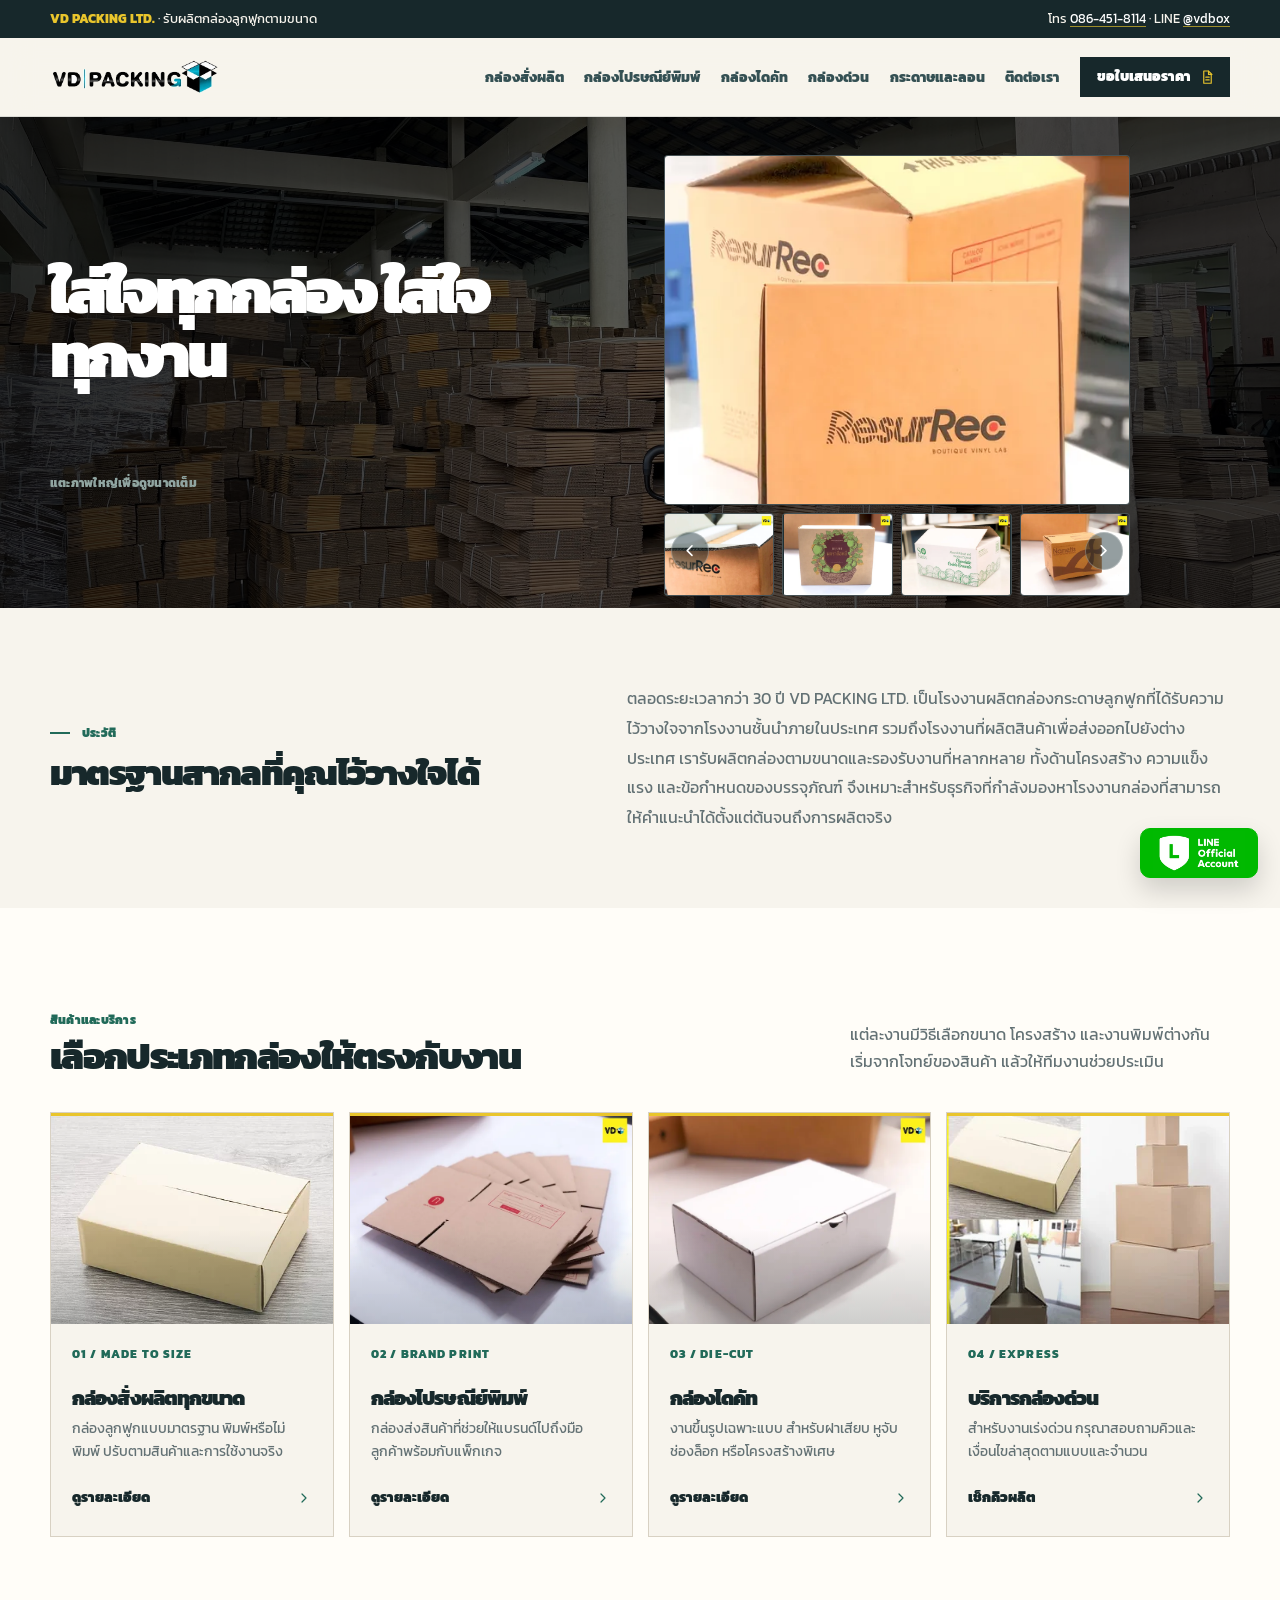
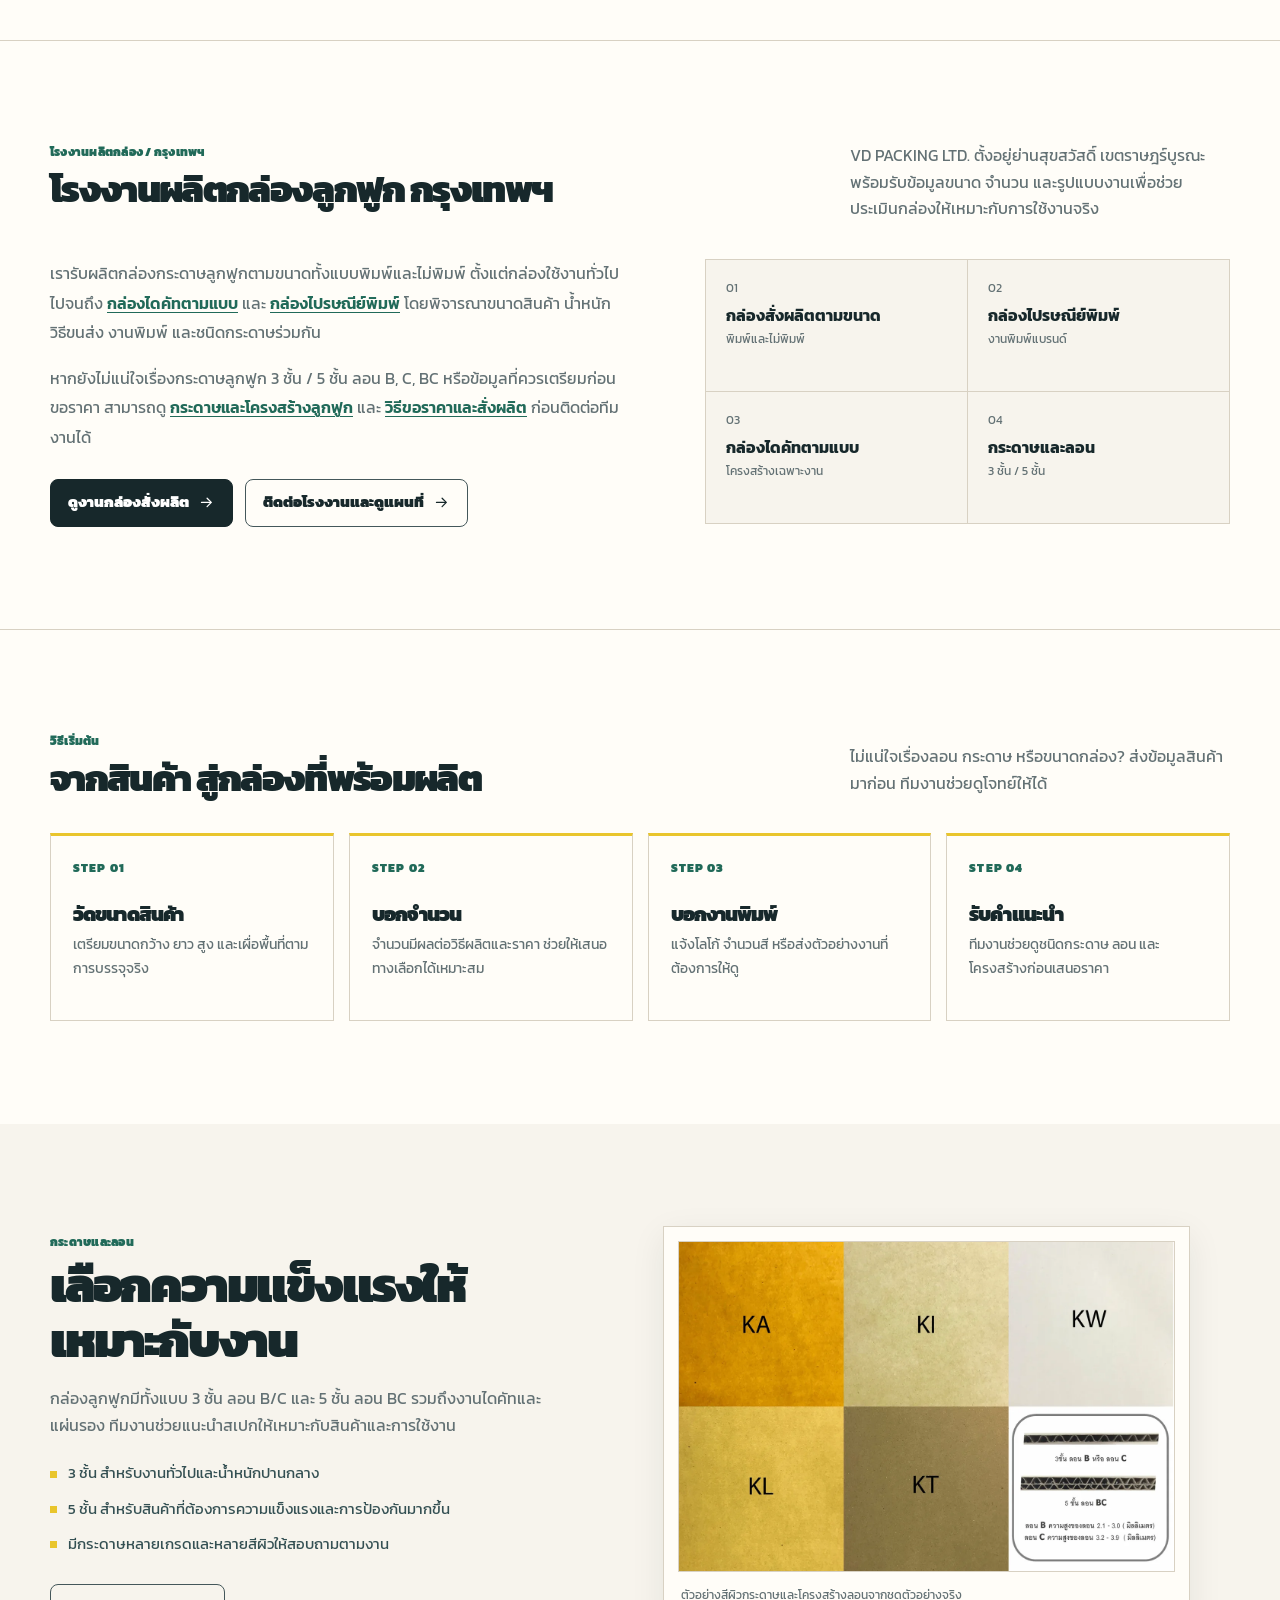
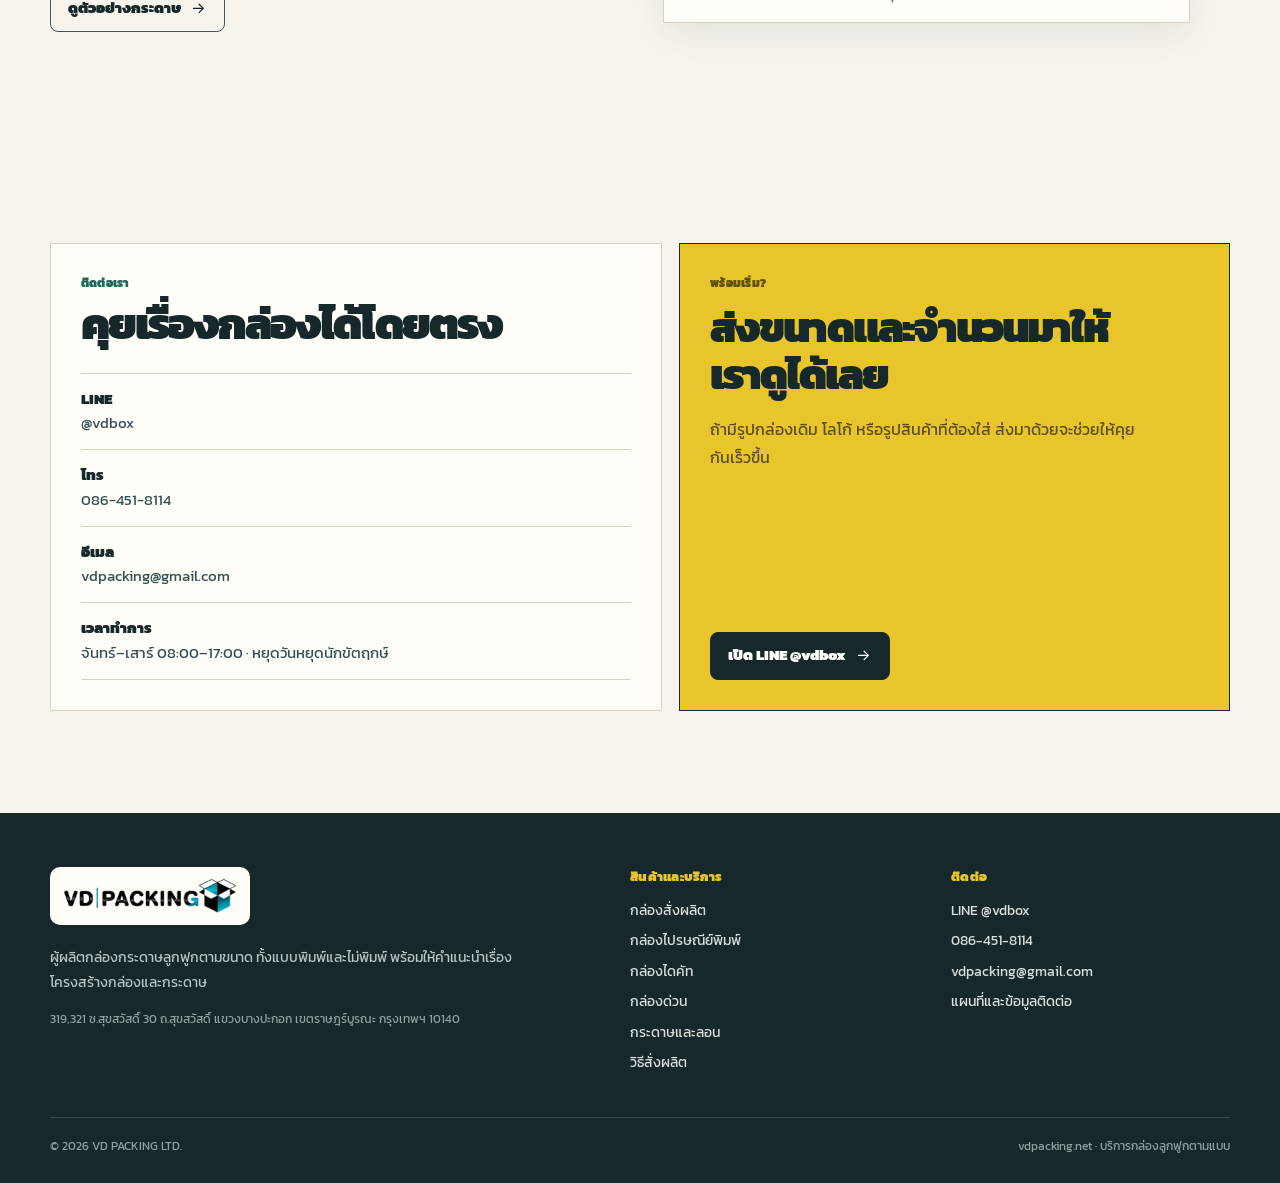
==== index.html @ 42791dee "feat: fit five mobile gallery previews" ====
<!DOCTYPE html>

<html lang="th">
<head>
<meta charset="utf-8"/>
<meta content="width=device-width, initial-scale=1" name="viewport"/>
<title>โรงงานกล่อง รับผลิตกล่องกระดาษลูกฟูกตามขนาด | VD Packing</title>
<meta content="VD PACKING โรงงานผลิตกล่องกระดาษลูกฟูกในกรุงเทพฯ รับผลิตกล่องตามขนาด ทั้งแบบพิมพ์และไม่พิมพ์ กล่องไดคัท กล่องไปรษณีย์พิมพ์ และงานด่วน ติดต่อ LINE @vdbox" name="description"/>
<meta content="index,follow,max-image-preview:large" name="robots"/>
<meta content="#17282b" name="theme-color"/>
<link href="https://vdpacking.net/" rel="canonical"/>
<link href="assets/site/favicon.png" rel="icon" sizes="192x192" type="image/png"/>
<link href="https://fonts.googleapis.com" rel="preconnect"/>
<link crossorigin="" href="https://fonts.gstatic.com" rel="preconnect"/>
<link href="https://fonts.googleapis.com/css2?family=Kanit:wght@300;400;500;600;700&amp;display=swap" rel="stylesheet"/>
<link href="styles.css" rel="stylesheet"/>
<meta content="th_TH" property="og:locale"/>
<meta content="website" property="og:type"/>
<meta content="VD Packing" property="og:site_name"/>
<meta content="โรงงานกล่อง รับผลิตกล่องกระดาษลูกฟูกตามขนาด | VD Packing" property="og:title"/>
<meta content="VD PACKING โรงงานผลิตกล่องกระดาษลูกฟูกในกรุงเทพฯ รับผลิตกล่องตามขนาด ทั้งแบบพิมพ์และไม่พิมพ์ กล่องไดคัท กล่องไปรษณีย์พิมพ์ และงานด่วน ติดต่อ LINE @vdbox" property="og:description"/>
<meta content="https://vdpacking.net/" property="og:url"/>
<meta content="https://vdpacking.net/assets/site/front/0029.webp" property="og:image"/>
<meta content="ตัวอย่างกล่องกระดาษลูกฟูกพิมพ์แบรนด์จาก VD Packing" property="og:image:alt"/>
<meta content="summary_large_image" name="twitter:card"/>
<meta content="โรงงานกล่อง รับผลิตกล่องกระดาษลูกฟูกตามขนาด | VD Packing" name="twitter:title"/>
<meta content="VD PACKING โรงงานผลิตกล่องกระดาษลูกฟูกในกรุงเทพฯ รับผลิตกล่องตามขนาด ทั้งแบบพิมพ์และไม่พิมพ์ กล่องไดคัท กล่องไปรษณีย์พิมพ์ และงานด่วน ติดต่อ LINE @vdbox" name="twitter:description"/>
<meta content="https://vdpacking.net/assets/site/front/0029.webp" name="twitter:image"/>
<script type="application/ld+json">
{
  "@context": "https://schema.org",
  "@graph": [
    {
      "@type": "LocalBusiness",
      "@id": "https://vdpacking.net/#business",
      "name": "VD PACKING LTD.",
      "alternateName": "VD Packing",
      "url": "https://vdpacking.net/",
      "logo": "https://vdpacking.net/assets/site/logo-vdpacking-transparent.png",
      "image": "https://vdpacking.net/assets/site/front/0029.webp",
      "description": "โรงงานผลิตกล่องกระดาษลูกฟูกในกรุงเทพฯ รับผลิตกล่องตามขนาด ทั้งแบบพิมพ์และไม่พิมพ์ กล่องไดคัท กล่องไปรษณีย์พิมพ์ และงานด่วน",
      "telephone": "+66864518114",
      "faxNumber": "+6628710955",
      "email": "vdpacking@gmail.com",
      "address": {
        "@type": "PostalAddress",
        "streetAddress": "319,321 ซ.สุขสวัสดิ์ 30 ถ.สุขสวัสดิ์ แขวงบางปะกอก เขตราษฎร์บูรณะ",
        "addressLocality": "เขตราษฎร์บูรณะ",
        "postalCode": "10140",
        "addressCountry": "TH",
        "addressRegion": "กรุงเทพมหานคร"
      },
      "hasMap": "https://maps.app.goo.gl/d2yT7uEa7TTrexRE8?g_st=ic",
      "openingHoursSpecification": [
        {
          "@type": "OpeningHoursSpecification",
          "dayOfWeek": [
            "Monday",
            "Tuesday",
            "Wednesday",
            "Thursday",
            "Friday",
            "Saturday"
          ],
          "opens": "08:00",
          "closes": "17:00"
        }
      ],
      "contactPoint": [
        {
          "@type": "ContactPoint",
          "telephone": "+66864518114",
          "contactType": "customer service",
          "availableLanguage": [
            "th"
          ]
        }
      ]
    },
    {
      "@type": "WebSite",
      "@id": "https://vdpacking.net/#website",
      "url": "https://vdpacking.net/",
      "name": "VD Packing",
      "alternateName": "VD PACKING LTD.",
      "inLanguage": "th-TH",
      "publisher": {
        "@id": "https://vdpacking.net/#business"
      }
    },
    {
      "@type": "WebPage",
      "@id": "https://vdpacking.net/#webpage",
      "url": "https://vdpacking.net/",
      "name": "โรงงานกล่อง รับผลิตกล่องกระดาษลูกฟูกตามขนาด | VD Packing",
      "description": "VD PACKING โรงงานผลิตกล่องกระดาษลูกฟูกในกรุงเทพฯ รับผลิตกล่องตามขนาด ทั้งแบบพิมพ์และไม่พิมพ์ กล่องไดคัท กล่องไปรษณีย์พิมพ์ และงานด่วน ติดต่อ LINE @vdbox",
      "inLanguage": "th-TH",
      "isPartOf": {
        "@id": "https://vdpacking.net/#website"
      },
      "about": {
        "@id": "https://vdpacking.net/#business"
      },
      "primaryImageOfPage": {
        "@type": "ImageObject",
        "url": "https://vdpacking.net/assets/site/front/0029.webp"
      }
    }
  ]
}
</script>
</head>
<body>
<a class="skip-link" href="#main-content">ข้ามไปยังเนื้อหา</a>
<div class="topline">
<div class="container topline-inner">
<span><strong>VD PACKING LTD.</strong> · รับผลิตกล่องลูกฟูกตามขนาด</span>
<span class="topline-extra">โทร <a href="tel:+66864518114">086-451-8114</a> · LINE <a href="https://line.me/R/ti/p/%40vdbox">@vdbox</a></span>
</div>
</div>
<header class="site-header" data-header="">
<div class="container nav-shell">
<a aria-label="VD PACKING กลับหน้าแรก" class="brand brand--logo" href="/"><span aria-hidden="true" class="brand-logo-frame"><img alt="" height="112" src="assets/site/logo-vdpacking-transparent.png" width="502"/></span></a>
<nav aria-label="เมนูหลัก" class="site-nav" data-site-nav="" id="site-navigation"><a class="nav-link nav-home-mobile" data-nav="/" href="/">หน้าแรก</a>
<a class="nav-link" data-nav="/custom-boxes" href="/custom-boxes">กล่องสั่งผลิต</a>
<a class="nav-link" data-nav="/postal-printed" href="/postal-printed">กล่องไปรษณีย์พิมพ์</a>
<a class="nav-link" data-nav="/die-cut" href="/die-cut">กล่องไดคัท</a>
<a class="nav-link" data-nav="/express" href="/express">กล่องด่วน</a>
<a class="nav-link" data-nav="/materials" href="/materials">กระดาษและลอน</a>
<a class="nav-link" data-nav="/contact" href="/contact">ติดต่อเรา</a><a class="nav-quote" href="/contact"><span>ขอใบเสนอราคา</span><span aria-hidden="true" class="nav-quote-icon"><svg aria-hidden="true" class="ui-icon ui-icon--quote" viewbox="0 0 24 24"><path d="M7 3h7l4 4v14H7z"></path><path d="M14 3v5h5"></path><path d="M10 12h5"></path><path d="M10 16h5"></path></svg></span></a>
</nav>
<button aria-controls="site-navigation" aria-expanded="false" aria-label="เปิดเมนู" class="menu-toggle" data-menu-toggle="" type="button">
<span class="menu-toggle-label">เมนู</span><span aria-hidden="true" class="menu-icon"></span>
</button>
</div>
</header>
<main id="main-content">
<section aria-labelledby="portfolio-title" class="portfolio-hero" id="work-samples">
<div class="container portfolio-hero-grid">
<div class="portfolio-copy">
<h1 id="portfolio-title">ใส่ใจทุกกล่อง ใส่ใจทุกงาน</h1>
</div>
<div aria-label="ตัวอย่างผลงาน VD Packing" class="portfolio-showcase" data-showcase="">
<div class="portfolio-stage">
<button aria-label="ดูตัวอย่างชุดกล่องลูกฟูกพิมพ์แบรนด์หลายขนาดขนาดใหญ่" class="portfolio-stage-item portfolio-stage-item--1" data-alt="ตัวอย่างชุดกล่องลูกฟูกพิมพ์แบรนด์หลายขนาด" data-full="assets/site/front/0029.webp" data-lightbox="" data-showcase-slot="0" type="button">
<img alt="ตัวอย่างชุดกล่องลูกฟูกพิมพ์แบรนด์หลายขนาด" height="540" src="assets/site/front/0029.webp" width="720"/>
</button><button aria-label="ดูตัวอย่างงานพิมพ์โลโก้บนผิวกล่องลูกฟูกขนาดใหญ่" class="portfolio-stage-item portfolio-stage-item--2" data-alt="ตัวอย่างงานพิมพ์โลโก้บนผิวกล่องลูกฟูก" data-full="assets/site/front/0030.webp" data-showcase-slot="1" type="button">
<img alt="ตัวอย่างงานพิมพ์โลโก้บนผิวกล่องลูกฟูก" height="540" src="assets/site/front/0030.webp" width="720"/>
</button><button aria-label="ดูตัวอย่างกล่องลูกฟูกพิมพ์ภาพสีขนาดใหญ่" class="portfolio-stage-item portfolio-stage-item--3" data-alt="ตัวอย่างกล่องลูกฟูกพิมพ์ภาพสี" data-full="assets/site/front/0022.webp" data-showcase-slot="2" type="button">
<img alt="ตัวอย่างกล่องลูกฟูกพิมพ์ภาพสี" height="540" src="assets/site/front/0022.webp" width="720"/>
</button><button aria-label="ดูตัวอย่างกล่องลูกฟูกสีขาวพิมพ์ลายสินค้าขนาดใหญ่" class="portfolio-stage-item portfolio-stage-item--4" data-alt="ตัวอย่างกล่องลูกฟูกสีขาวพิมพ์ลายสินค้า" data-full="assets/site/front/0033.webp" data-showcase-slot="3" type="button">
<img alt="ตัวอย่างกล่องลูกฟูกสีขาวพิมพ์ลายสินค้า" height="540" src="assets/site/front/0033.webp" width="720"/>
</button><button aria-label="ดูตัวอย่างกล่องขนาดเล็กพิมพ์แบรนด์ขนาดใหญ่" class="portfolio-stage-item portfolio-stage-item--5" data-alt="ตัวอย่างกล่องขนาดเล็กพิมพ์แบรนด์" data-full="assets/site/front/0019.webp" data-showcase-slot="4" type="button">
<img alt="ตัวอย่างกล่องขนาดเล็กพิมพ์แบรนด์" height="540" src="assets/site/front/0019.webp" width="720"/>
</button><button aria-label="ดูตัวอย่างกล่องลูกฟูกมีช่องระบายอากาศสำหรับสินค้าขนาดใหญ่" class="portfolio-stage-item portfolio-stage-item--6" data-alt="ตัวอย่างกล่องลูกฟูกมีช่องระบายอากาศสำหรับสินค้า" data-full="assets/site/front/0020.webp" data-showcase-mobile-only="" data-showcase-slot="5" type="button">
<img alt="ตัวอย่างกล่องลูกฟูกมีช่องระบายอากาศสำหรับสินค้า" height="540" src="assets/site/front/0020.webp" width="720"/>
</button>
</div>
<div aria-label="เลื่อนดูตัวอย่างผลงาน" class="portfolio-controls portfolio-controls--simple">
<button aria-label="ดูภาพก่อนหน้า" class="portfolio-arrow" data-showcase-prev="" type="button">
<svg aria-hidden="true" class="ui-icon ui-icon--chevron" viewbox="0 0 24 24"><path d="m15 6-6 6 6 6"></path></svg>
</button>
<button aria-label="ดูภาพถัดไป" class="portfolio-arrow" data-showcase-next="" type="button">
<svg aria-hidden="true" class="ui-icon ui-icon--chevron" viewbox="0 0 24 24"><path d="m9 6 6 6-6 6"></path></svg>
</button>
</div>
</div><div class="portfolio-meta portfolio-meta--hero">
<span>แตะภาพใหญ่เพื่อดูขนาดเต็ม</span>
</div>
</div>
</section>
<section aria-labelledby="history-title" class="portfolio-history-below">
<div class="container portfolio-history-below-inner">
<div class="portfolio-history-heading">
<div class="kicker">ประวัติ</div>
<h2 id="history-title">มาตรฐานสากลที่คุณไว้วางใจได้</h2>
</div>
<div class="portfolio-history-copy">
<p>ตลอดระยะเวลากว่า 30 ปี VD PACKING LTD. เป็นโรงงานผลิตกล่องกระดาษลูกฟูกที่ได้รับความไว้วางใจจากโรงงานชั้นนำภายในประเทศ รวมถึงโรงงานที่ผลิตสินค้าเพื่อส่งออกไปยังต่างประเทศ เรารับผลิตกล่องตามขนาดและรองรับงานที่หลากหลาย ทั้งด้านโครงสร้าง ความแข็งแรง และข้อกำหนดของบรรจุภัณฑ์ จึงเหมาะสำหรับธุรกิจที่กำลังมองหาโรงงานกล่องที่สามารถให้คำแนะนำได้ตั้งแต่ต้นจนถึงการผลิตจริง</p>
</div>
</div>
</section><section class="section section--white" id="services">
<div class="container">
<div class="section-header">
<div><div class="kicker">สินค้าและบริการ</div><h2>เลือกประเภทกล่องให้ตรงกับงาน</h2></div>
<p>แต่ละงานมีวิธีเลือกขนาด โครงสร้าง และงานพิมพ์ต่างกัน เริ่มจากโจทย์ของสินค้า แล้วให้ทีมงานช่วยประเมิน</p>
</div>
<div class="service-grid">
<a class="service-card" href="/custom-boxes">
<div class="service-media"><img alt="" height="645" loading="lazy" src="assets/site/service-custom.webp" width="900"/></div>
<div class="service-body"><span class="service-index">01 / MADE TO SIZE</span><h3>กล่องสั่งผลิตทุกขนาด</h3><p>กล่องลูกฟูกแบบมาตรฐาน พิมพ์หรือไม่พิมพ์ ปรับตามสินค้าและการใช้งานจริง</p><span class="service-link">ดูรายละเอียด <span aria-hidden="true"><svg aria-hidden="true" class="ui-icon ui-icon--chevron" viewbox="0 0 24 24"><path d="m9 6 6 6-6 6"></path></svg></span></span></div>
</a>
<a class="service-card" href="/postal-printed">
<div class="service-media"><img alt="" height="675" loading="lazy" src="assets/site/front/0017.webp" width="900"/></div>
<div class="service-body"><span class="service-index">02 / BRAND PRINT</span><h3>กล่องไปรษณีย์พิมพ์</h3><p>กล่องส่งสินค้าที่ช่วยให้แบรนด์ไปถึงมือลูกค้าพร้อมกับแพ็กเกจ</p><span class="service-link">ดูรายละเอียด <span aria-hidden="true"><svg aria-hidden="true" class="ui-icon ui-icon--chevron" viewbox="0 0 24 24"><path d="m9 6 6 6-6 6"></path></svg></span></span></div>
</a>
<a class="service-card" href="/die-cut">
<div class="service-media"><img alt="" height="675" loading="lazy" src="assets/site/front/0023.webp" width="900"/></div>
<div class="service-body"><span class="service-index">03 / DIE-CUT</span><h3>กล่องไดคัท</h3><p>งานขึ้นรูปเฉพาะแบบ สำหรับฝาเสียบ หูจับ ช่องล็อก หรือโครงสร้างพิเศษ</p><span class="service-link">ดูรายละเอียด <span aria-hidden="true"><svg aria-hidden="true" class="ui-icon ui-icon--chevron" viewbox="0 0 24 24"><path d="m9 6 6 6-6 6"></path></svg></span></span></div>
</a>
<a class="service-card" href="/express">
<div class="service-media"><img alt="" height="298" loading="lazy" src="assets/site/service-express.webp" width="348"/></div>
<div class="service-body"><span class="service-index">04 / EXPRESS</span><h3>บริการกล่องด่วน</h3><p>สำหรับงานเร่งด่วน กรุณาสอบถามคิวและเงื่อนไขล่าสุดตามแบบและจำนวน</p><span class="service-link">เช็กคิวผลิต <span aria-hidden="true"><svg aria-hidden="true" class="ui-icon ui-icon--chevron" viewbox="0 0 24 24"><path d="m9 6 6 6-6 6"></path></svg></span></span></div>
</a>
</div>
</div>
</section>
<div class="portfolio-all" data-gallery-modal="" hidden="">
<div aria-labelledby="portfolio-all-title" aria-modal="true" class="portfolio-all-panel" role="dialog">
<div class="portfolio-all-head">
<div><div class="kicker">ผลงานจริง</div><h2 id="portfolio-all-title">ตัวอย่างผลงานทั้งหมด</h2><p>เลือกภาพเพื่อดูขนาดใหญ่</p></div>
<button aria-label="ปิดแกลเลอรี" class="portfolio-all-close" data-gallery-close="" type="button"><svg aria-hidden="true" class="ui-icon ui-icon--close" viewbox="0 0 24 24"><path d="M6 6l12 12"></path><path d="M18 6 6 18"></path></svg></button>
</div>
<div class="portfolio-all-grid">
<button aria-label="ดูตัวอย่างชุดกล่องลูกฟูกพิมพ์แบรนด์หลายขนาดขนาดใหญ่" class="portfolio-all-item" data-alt="ตัวอย่างชุดกล่องลูกฟูกพิมพ์แบรนด์หลายขนาด" data-full="assets/site/front/0029.webp" data-lightbox="" type="button">
<img alt="ตัวอย่างชุดกล่องลูกฟูกพิมพ์แบรนด์หลายขนาด" height="540" loading="lazy" src="assets/site/front/0029.webp" width="720"/>
<span>15</span>
</button><button aria-label="ดูตัวอย่างงานพิมพ์โลโก้บนผิวกล่องลูกฟูกขนาดใหญ่" class="portfolio-all-item" data-alt="ตัวอย่างงานพิมพ์โลโก้บนผิวกล่องลูกฟูก" data-full="assets/site/front/0030.webp" data-lightbox="" type="button">
<img alt="ตัวอย่างงานพิมพ์โลโก้บนผิวกล่องลูกฟูก" height="540" loading="lazy" src="assets/site/front/0030.webp" width="720"/>
<span>16</span>
</button><button aria-label="ดูตัวอย่างกล่องลูกฟูกพิมพ์ภาพสีขนาดใหญ่" class="portfolio-all-item" data-alt="ตัวอย่างกล่องลูกฟูกพิมพ์ภาพสี" data-full="assets/site/front/0022.webp" data-lightbox="" type="button">
<img alt="ตัวอย่างกล่องลูกฟูกพิมพ์ภาพสี" height="540" loading="lazy" src="assets/site/front/0022.webp" width="720"/>
<span>01</span>
</button><button aria-label="ดูตัวอย่างกล่องลูกฟูกสีขาวพิมพ์ลายสินค้าขนาดใหญ่" class="portfolio-all-item" data-alt="ตัวอย่างกล่องลูกฟูกสีขาวพิมพ์ลายสินค้า" data-full="assets/site/front/0033.webp" data-lightbox="" type="button">
<img alt="ตัวอย่างกล่องลูกฟูกสีขาวพิมพ์ลายสินค้า" height="540" loading="lazy" src="assets/site/front/0033.webp" width="720"/>
<span>02</span>
</button><button aria-label="ดูตัวอย่างกล่องขนาดเล็กพิมพ์แบรนด์ขนาดใหญ่" class="portfolio-all-item" data-alt="ตัวอย่างกล่องขนาดเล็กพิมพ์แบรนด์" data-full="assets/site/front/0019.webp" data-lightbox="" type="button">
<img alt="ตัวอย่างกล่องขนาดเล็กพิมพ์แบรนด์" height="540" loading="lazy" src="assets/site/front/0019.webp" width="720"/>
<span>03</span>
</button><button aria-label="ดูตัวอย่างกล่องลูกฟูกมีช่องระบายอากาศสำหรับสินค้าขนาดใหญ่" class="portfolio-all-item" data-alt="ตัวอย่างกล่องลูกฟูกมีช่องระบายอากาศสำหรับสินค้า" data-full="assets/site/front/0020.webp" data-lightbox="" type="button">
<img alt="ตัวอย่างกล่องลูกฟูกมีช่องระบายอากาศสำหรับสินค้า" height="540" loading="lazy" src="assets/site/front/0020.webp" width="720"/>
<span>04</span>
</button><button aria-label="ดูตัวอย่างกล่องสีอ่อนพิมพ์ข้อความขอบคุณขนาดใหญ่" class="portfolio-all-item" data-alt="ตัวอย่างกล่องสีอ่อนพิมพ์ข้อความขอบคุณ" data-full="assets/site/front/0014.webp" data-lightbox="" type="button">
<img alt="ตัวอย่างกล่องสีอ่อนพิมพ์ข้อความขอบคุณ" height="540" loading="lazy" src="assets/site/front/0014.webp" width="720"/>
<span>05</span>
</button><button aria-label="ดูตัวอย่างกล่องลูกฟูกพิมพ์แบรนด์สำหรับสินค้าอาหารขนาดใหญ่" class="portfolio-all-item" data-alt="ตัวอย่างกล่องลูกฟูกพิมพ์แบรนด์สำหรับสินค้าอาหาร" data-full="assets/site/front/0005.webp" data-lightbox="" type="button">
<img alt="ตัวอย่างกล่องลูกฟูกพิมพ์แบรนด์สำหรับสินค้าอาหาร" height="540" loading="lazy" src="assets/site/front/0005.webp" width="720"/>
<span>06</span>
</button><button aria-label="ดูตัวอย่างกล่องลูกฟูกพิมพ์แบรนด์แบบเปิดด้านบนขนาดใหญ่" class="portfolio-all-item" data-alt="ตัวอย่างกล่องลูกฟูกพิมพ์แบรนด์แบบเปิดด้านบน" data-full="assets/site/front/0008.webp" data-lightbox="" type="button">
<img alt="ตัวอย่างกล่องลูกฟูกพิมพ์แบรนด์แบบเปิดด้านบน" height="540" loading="lazy" src="assets/site/front/0008.webp" width="720"/>
<span>07</span>
</button><button aria-label="ดูตัวอย่างกล่องลูกฟูกพิมพ์รายละเอียดสินค้าขนาดใหญ่" class="portfolio-all-item" data-alt="ตัวอย่างกล่องลูกฟูกพิมพ์รายละเอียดสินค้า" data-full="assets/site/front/0010.webp" data-lightbox="" type="button">
<img alt="ตัวอย่างกล่องลูกฟูกพิมพ์รายละเอียดสินค้า" height="540" loading="lazy" src="assets/site/front/0010.webp" width="720"/>
<span>08</span>
</button><button aria-label="ดูตัวอย่างกล่องลูกฟูกพิมพ์ลายสีเขียวขนาดใหญ่" class="portfolio-all-item" data-alt="ตัวอย่างกล่องลูกฟูกพิมพ์ลายสีเขียว" data-full="assets/site/front/0016.webp" data-lightbox="" type="button">
<img alt="ตัวอย่างกล่องลูกฟูกพิมพ์ลายสีเขียว" height="540" loading="lazy" src="assets/site/front/0016.webp" width="720"/>
<span>09</span>
</button><button aria-label="ดูตัวอย่างกล่องไดคัทสีขาวแบบฝาปิดขนาดใหญ่" class="portfolio-all-item" data-alt="ตัวอย่างกล่องไดคัทสีขาวแบบฝาปิด" data-full="assets/site/front/0023.webp" data-lightbox="" type="button">
<img alt="ตัวอย่างกล่องไดคัทสีขาวแบบฝาปิด" height="540" loading="lazy" src="assets/site/front/0023.webp" width="720"/>
<span>10</span>
</button><button aria-label="ดูตัวอย่างกล่องไดคัทสีขาวในสภาพเปิดขนาดใหญ่" class="portfolio-all-item" data-alt="ตัวอย่างกล่องไดคัทสีขาวในสภาพเปิด" data-full="assets/site/front/0024.webp" data-lightbox="" type="button">
<img alt="ตัวอย่างกล่องไดคัทสีขาวในสภาพเปิด" height="540" loading="lazy" src="assets/site/front/0024.webp" width="720"/>
<span>11</span>
</button><button aria-label="ดูตัวอย่างโครงสร้างภายในกล่องไดคัทสีขาวขนาดใหญ่" class="portfolio-all-item" data-alt="ตัวอย่างโครงสร้างภายในกล่องไดคัทสีขาว" data-full="assets/site/front/0025.webp" data-lightbox="" type="button">
<img alt="ตัวอย่างโครงสร้างภายในกล่องไดคัทสีขาว" height="540" loading="lazy" src="assets/site/front/0025.webp" width="720"/>
<span>12</span>
</button><button aria-label="ดูตัวอย่างกล่องลูกฟูกพิมพ์ข้อมูลผลิตภัณฑ์ขนาดใหญ่" class="portfolio-all-item" data-alt="ตัวอย่างกล่องลูกฟูกพิมพ์ข้อมูลผลิตภัณฑ์" data-full="assets/site/front/0027.webp" data-lightbox="" type="button">
<img alt="ตัวอย่างกล่องลูกฟูกพิมพ์ข้อมูลผลิตภัณฑ์" height="540" loading="lazy" src="assets/site/front/0027.webp" width="720"/>
<span>13</span>
</button><button aria-label="ดูตัวอย่างกล่องลูกฟูกทรงสูงพิมพ์แบรนด์ขนาดใหญ่" class="portfolio-all-item" data-alt="ตัวอย่างกล่องลูกฟูกทรงสูงพิมพ์แบรนด์" data-full="assets/site/front/0028.webp" data-lightbox="" type="button">
<img alt="ตัวอย่างกล่องลูกฟูกทรงสูงพิมพ์แบรนด์" height="540" loading="lazy" src="assets/site/front/0028.webp" width="720"/>
<span>14</span>
</button><button aria-label="ดูตัวอย่างกล่องลูกฟูกสีขาวพิมพ์แบรนด์ขนาดใหญ่" class="portfolio-all-item" data-alt="ตัวอย่างกล่องลูกฟูกสีขาวพิมพ์แบรนด์" data-full="assets/site/front/0037.webp" data-lightbox="" type="button">
<img alt="ตัวอย่างกล่องลูกฟูกสีขาวพิมพ์แบรนด์" height="540" loading="lazy" src="assets/site/front/0037.webp" width="720"/>
<span>17</span>
</button><button aria-label="ดูตัวอย่างกล่องลูกฟูกคราฟท์พิมพ์ข้อมูลสีดำขนาดใหญ่" class="portfolio-all-item" data-alt="ตัวอย่างกล่องลูกฟูกคราฟท์พิมพ์ข้อมูลสีดำ" data-full="assets/site/front/0039.webp" data-lightbox="" type="button">
<img alt="ตัวอย่างกล่องลูกฟูกคราฟท์พิมพ์ข้อมูลสีดำ" height="540" loading="lazy" src="assets/site/front/0039.webp" width="720"/>
<span>18</span>
</button><button aria-label="ดูตัวอย่างชิ้นงานกล่องพิมพ์แบรนด์ก่อนขึ้นรูปขนาดใหญ่" class="portfolio-all-item" data-alt="ตัวอย่างชิ้นงานกล่องพิมพ์แบรนด์ก่อนขึ้นรูป" data-full="assets/site/front/0013.webp" data-lightbox="" type="button">
<img alt="ตัวอย่างชิ้นงานกล่องพิมพ์แบรนด์ก่อนขึ้นรูป" height="540" loading="lazy" src="assets/site/front/0013.webp" width="720"/>
<span>19</span>
</button><button aria-label="ดูตัวอย่างชิ้นงานกล่องไดคัทพิมพ์ลายขนาดใหญ่" class="portfolio-all-item" data-alt="ตัวอย่างชิ้นงานกล่องไดคัทพิมพ์ลาย" data-full="assets/site/front/0017.webp" data-lightbox="" type="button">
<img alt="ตัวอย่างชิ้นงานกล่องไดคัทพิมพ์ลาย" height="540" loading="lazy" src="assets/site/front/0017.webp" width="720"/>
<span>20</span>
</button><button aria-label="ดูตัวอย่างกล่องลูกฟูกและชิ้นงานพิมพ์แบบพับขนาดใหญ่" class="portfolio-all-item" data-alt="ตัวอย่างกล่องลูกฟูกและชิ้นงานพิมพ์แบบพับ" data-full="assets/site/front/0004.webp" data-lightbox="" type="button">
<img alt="ตัวอย่างกล่องลูกฟูกและชิ้นงานพิมพ์แบบพับ" height="540" loading="lazy" src="assets/site/front/0004.webp" width="720"/>
<span>21</span>
</button><button aria-label="ดูตัวอย่างกล่องพิมพ์ลายและสัญลักษณ์สำหรับงานขนส่งขนาดใหญ่" class="portfolio-all-item" data-alt="ตัวอย่างกล่องพิมพ์ลายและสัญลักษณ์สำหรับงานขนส่ง" data-full="assets/site/front/0001.webp" data-lightbox="" type="button">
<img alt="ตัวอย่างกล่องพิมพ์ลายและสัญลักษณ์สำหรับงานขนส่ง" height="540" loading="lazy" src="assets/site/front/0001.webp" width="720"/>
<span>22</span>
</button><button aria-label="ดูตัวอย่างกล่องลูกฟูกพิมพ์ข้อความและลูกศรขนาดใหญ่" class="portfolio-all-item" data-alt="ตัวอย่างกล่องลูกฟูกพิมพ์ข้อความและลูกศร" data-full="assets/site/front/0036.webp" data-lightbox="" type="button">
<img alt="ตัวอย่างกล่องลูกฟูกพิมพ์ข้อความและลูกศร" height="540" loading="lazy" src="assets/site/front/0036.webp" width="720"/>
<span>23</span>
</button></div>
</div>
</div>
<section aria-labelledby="factory-bangkok-title" class="section section--white seo-local-section" id="factory-bangkok">
<div class="container">
<div class="section-header seo-local-head">
<div>
<div class="kicker">โรงงานผลิตกล่อง / กรุงเทพฯ</div>
<h2 id="factory-bangkok-title">โรงงานผลิตกล่องลูกฟูก กรุงเทพฯ</h2>
</div>
<p>VD PACKING LTD. ตั้งอยู่ย่านสุขสวัสดิ์ เขตราษฎร์บูรณะ พร้อมรับข้อมูลขนาด จำนวน และรูปแบบงานเพื่อช่วยประเมินกล่องให้เหมาะกับการใช้งานจริง</p>
</div>
<div class="seo-local-grid">
<div class="seo-local-copy">
<p>เรารับผลิตกล่องกระดาษลูกฟูกตามขนาดทั้งแบบพิมพ์และไม่พิมพ์ ตั้งแต่กล่องใช้งานทั่วไป ไปจนถึง <a href="/die-cut">กล่องไดคัทตามแบบ</a> และ <a href="/postal-printed">กล่องไปรษณีย์พิมพ์</a> โดยพิจารณาขนาดสินค้า น้ำหนัก วิธีขนส่ง งานพิมพ์ และชนิดกระดาษร่วมกัน</p>
<p>หากยังไม่แน่ใจเรื่องกระดาษลูกฟูก 3 ชั้น / 5 ชั้น ลอน B, C, BC หรือข้อมูลที่ควรเตรียมก่อนขอราคา สามารถดู <a href="/materials">กระดาษและโครงสร้างลูกฟูก</a> และ <a href="/how-to-order">วิธีขอราคาและสั่งผลิต</a> ก่อนติดต่อทีมงานได้</p>
<div class="seo-local-actions">
<a class="btn primary" href="/custom-boxes">ดูงานกล่องสั่งผลิต <span aria-hidden="true" class="btn-arrow"><svg aria-hidden="true" class="ui-icon ui-icon--arrow-right" viewbox="0 0 24 24"><path d="M5 12h13"></path><path d="m13 6 6 6-6 6"></path></svg></span></a>
<a class="btn ghost" href="/contact">ติดต่อโรงงานและดูแผนที่ <span aria-hidden="true" class="btn-arrow"><svg aria-hidden="true" class="ui-icon ui-icon--arrow-right" viewbox="0 0 24 24"><path d="M5 12h13"></path><path d="m13 6 6 6-6 6"></path></svg></span></a>
</div>
</div>
<nav aria-label="บริการที่เกี่ยวข้อง" class="seo-link-grid">
<a class="seo-link-card" href="/custom-boxes"><span>01</span><strong>กล่องสั่งผลิตตามขนาด</strong><small>พิมพ์และไม่พิมพ์</small></a>
<a class="seo-link-card" href="/postal-printed"><span>02</span><strong>กล่องไปรษณีย์พิมพ์</strong><small>งานพิมพ์แบรนด์</small></a>
<a class="seo-link-card" href="/die-cut"><span>03</span><strong>กล่องไดคัทตามแบบ</strong><small>โครงสร้างเฉพาะงาน</small></a>
<a class="seo-link-card" href="/materials"><span>04</span><strong>กระดาษและลอน</strong><small>3 ชั้น / 5 ชั้น</small></a>
</nav>
</div>
</div>
</section>
<div aria-label="ภาพตัวอย่างผลงานขนาดใหญ่" aria-modal="true" class="lightbox" data-lightbox-root="" hidden="" role="dialog">
<button aria-label="ปิดภาพขนาดใหญ่" class="lightbox-close" data-lightbox-close="" type="button"><svg aria-hidden="true" class="ui-icon ui-icon--close" viewbox="0 0 24 24"><path d="M6 6l12 12"></path><path d="M18 6 6 18"></path></svg></button>
<div class="lightbox-stage" data-lightbox-stage="">
<img alt="" data-lightbox-image="" src=""/>
<p class="lightbox-caption" data-lightbox-caption=""></p>
</div>
</div>
<section class="section section--white">
<div class="container">
<div class="section-header">
<div><div class="kicker">วิธีเริ่มต้น</div><h2>จากสินค้า สู่กล่องที่พร้อมผลิต</h2></div>
<p>ไม่แน่ใจเรื่องลอน กระดาษ หรือขนาดกล่อง? ส่งข้อมูลสินค้ามาก่อน ทีมงานช่วยดูโจทย์ให้ได้</p>
</div>
<div class="steps-grid">
<div class="step-card"><span class="step-number">STEP 01</span><h3>วัดขนาดสินค้า</h3><p>เตรียมขนาดกว้าง ยาว สูง และเผื่อพื้นที่ตามการบรรจุจริง</p></div>
<div class="step-card"><span class="step-number">STEP 02</span><h3>บอกจำนวน</h3><p>จำนวนมีผลต่อวิธีผลิตและราคา ช่วยให้เสนอทางเลือกได้เหมาะสม</p></div>
<div class="step-card"><span class="step-number">STEP 03</span><h3>บอกงานพิมพ์</h3><p>แจ้งโลโก้ จำนวนสี หรือส่งตัวอย่างงานที่ต้องการให้ดู</p></div>
<div class="step-card"><span class="step-number">STEP 04</span><h3>รับคำแนะนำ</h3><p>ทีมงานช่วยดูชนิดกระดาษ ลอน และโครงสร้างก่อนเสนอราคา</p></div>
</div>
</div>
</section>
<section class="section" id="materials">
<div class="container split-feature">
<div class="feature-copy"><div class="kicker">กระดาษและลอน</div><h2>เลือกความแข็งแรงให้เหมาะกับงาน</h2><p>กล่องลูกฟูกมีทั้งแบบ 3 ชั้น ลอน B/C และ 5 ชั้น ลอน BC รวมถึงงานไดคัทและแผ่นรอง ทีมงานช่วยแนะนำสเปกให้เหมาะกับสินค้าและการใช้งาน</p><ul><li>3 ชั้น สำหรับงานทั่วไปและน้ำหนักปานกลาง</li><li>5 ชั้น สำหรับสินค้าที่ต้องการความแข็งแรงและการป้องกันมากขึ้น</li><li>มีกระดาษหลายเกรดและหลายสีผิวให้สอบถามตามงาน</li></ul><a class="btn ghost" href="/materials">ดูตัวอย่างกระดาษ <span aria-hidden="true" class="btn-arrow"><svg aria-hidden="true" class="ui-icon ui-icon--arrow-right" viewbox="0 0 24 24"><path d="M5 12h13"></path><path d="m13 6 6 6-6 6"></path></svg></span></a></div>
<figure class="image-frame material-sample-frame"><img alt="ตัวอย่างสีผิวกระดาษ KA KI KL KT KW และโครงสร้างลอน 3 ชั้น 5 ชั้น" height="865" loading="lazy" src="assets/site/materials/line-sample.webp" width="1300"/><figcaption>ตัวอย่างสีผิวกระดาษและโครงสร้างลอนจากชุดตัวอย่างจริง</figcaption></figure>
</div>
</section>
<section class="section">
<div class="container contact-grid">
<div class="contact-card"><div class="kicker">ติดต่อเรา</div><h2>คุยเรื่องกล่องได้โดยตรง</h2><div class="contact-list"><a href="https://line.me/R/ti/p/%40vdbox"><strong>LINE</strong><br/>@vdbox</a><a href="tel:+66864518114"><strong>โทร</strong><br/>086-451-8114</a><a href="mailto:vdpacking@gmail.com"><strong>อีเมล</strong><br/>vdpacking@gmail.com</a><div><strong>เวลาทำการ</strong><br/>จันทร์–เสาร์ 08:00–17:00 · หยุดวันหยุดนักขัตฤกษ์</div></div></div>
<div class="contact-cta"><div><div class="kicker">พร้อมเริ่ม?</div><h3>ส่งขนาดและจำนวนมาให้เราดูได้เลย</h3><p>ถ้ามีรูปกล่องเดิม โลโก้ หรือรูปสินค้าที่ต้องใส่ ส่งมาด้วยจะช่วยให้คุยกันเร็วขึ้น</p></div><a class="btn primary" href="https://line.me/R/ti/p/%40vdbox">เปิด LINE @vdbox <span aria-hidden="true" class="btn-arrow"><svg aria-hidden="true" class="ui-icon ui-icon--arrow-right" viewbox="0 0 24 24"><path d="M5 12h13"></path><path d="m13 6 6 6-6 6"></path></svg></span></a></div>
</div>
</section>
</main>
<div aria-label="ช่องทางติดต่อด่วน" class="mobile-actionbar"><a aria-label="คุยทาง LINE Official Account" href="https://line.me/R/ti/p/%40vdbox"><img alt="LINE Official Account" class="mobile-line-badge" height="400" loading="lazy" src="assets/site/line-official-account-button.jpg" width="760"/></a></div><div aria-label="ช่องทางติดต่อด่วนบนเดสก์ท็อป" class="desktop-float-contact"><a aria-label="คุยทาง LINE Official Account" class="desktop-float-line" href="https://line.me/R/ti/p/%40vdbox"><img alt="LINE Official Account" class="desktop-line-badge" height="400" loading="lazy" src="assets/site/line-official-account-button.jpg" width="760"/></a></div>
<footer class="site-footer">
<div class="container">
<div class="footer-grid">
<div><a aria-label="VD PACKING กลับหน้าแรก" class="brand brand--logo" href="/"><span aria-hidden="true" class="brand-logo-frame"><img alt="" height="119" src="assets/site/logo-vdpacking-transparent.png" width="531"/></span></a><p class="footer-summary">ผู้ผลิตกล่องกระดาษลูกฟูกตามขนาด ทั้งแบบพิมพ์และไม่พิมพ์ พร้อมให้คำแนะนำเรื่องโครงสร้างกล่องและกระดาษ</p><small class="footer-address">319,321 ซ.สุขสวัสดิ์ 30 ถ.สุขสวัสดิ์ แขวงบางปะกอก เขตราษฎร์บูรณะ กรุงเทพฯ 10140</small></div>
<div><h3>สินค้าและบริการ</h3><div class="footer-links"><a href="/custom-boxes">กล่องสั่งผลิต</a><a href="/postal-printed">กล่องไปรษณีย์พิมพ์</a><a href="/die-cut">กล่องไดคัท</a><a href="/express">กล่องด่วน</a><a href="/materials">กระดาษและลอน</a><a href="/how-to-order">วิธีสั่งผลิต</a></div></div>
<div><h3>ติดต่อ</h3><div class="footer-links"><a href="https://line.me/R/ti/p/%40vdbox">LINE @vdbox</a><a href="tel:+66864518114">086-451-8114</a><a href="mailto:vdpacking@gmail.com">vdpacking@gmail.com</a><a href="/contact">แผนที่และข้อมูลติดต่อ</a></div></div>
</div>
<div class="footer-bottom"><span>© <span data-year=""></span> VD PACKING LTD.</span><span>vdpacking.net · บริการกล่องลูกฟูกตามแบบ</span></div>
</div>
</footer>
<script defer="" src="script.js"></script>
</body>
</html>
---- styles.css ----
:root {
  --ink: #17282b;
  --ink-soft: #345053;
  --muted: #637174;
  --paper: #f7f4ed;
  --paper-deep: #ebe4d6;
  --card: #fffdf8;
  --line: #d8d1c3;
  --line-dark: #44575a;
  --kraft: #c79555;
  --kraft-deep: #8d5d30;
  --signal: #e9c52c;
  --signal-soft: #f7e6a0;
  --green: #216a59;
  --shadow: 0 20px 55px rgba(24, 39, 42, 0.12);
  --shadow-soft: 0 10px 32px rgba(24, 39, 42, 0.08);
  --radius: 14px;
  --container: 1180px;
}

* {
  box-sizing: border-box;
}

html {
  background: var(--paper);
  scroll-behavior: smooth;
}

body {
  margin: 0;
  overflow-x: hidden;
  background: var(--paper);
  color: var(--ink);
  font-family: "Kanit", sans-serif;
  font-size: 16px;
  line-height: 1.7;
  text-rendering: optimizeLegibility;
}

body.menu-open {
  overflow: hidden;
}

a {
  color: inherit;
  text-decoration: none;
}

button,
a {
  -webkit-tap-highlight-color: transparent;
}

button {
  color: inherit;
  font: inherit;
}

img {
  display: block;
  max-width: 100%;
  height: auto;
}

figure,
p,
ul,
ol {
  margin-top: 0;
}

::selection {
  background: var(--signal);
  color: var(--ink);
}

:focus-visible {
  outline: 3px solid var(--signal);
  outline-offset: 4px;
}

.skip-link {
  position: fixed;
  z-index: 100;
  top: -64px;
  left: 16px;
  padding: 10px 14px;
  background: var(--signal);
  color: var(--ink);
  font-weight: 800;
  transition: top 0.2s ease;
}

.skip-link:focus {
  top: 12px;
}

.container {
  width: min(var(--container), calc(100% - 40px));
  margin-inline: auto;
}

.topline {
  background: var(--ink);
  color: #f7f4ed;
  font-size: 0.82rem;
}

.topline-inner {
  display: flex;
  min-height: 38px;
  align-items: center;
  justify-content: space-between;
  gap: 24px;
}

.topline strong {
  color: var(--signal);
  font-weight: 800;
}

.topline a {
  color: #fff;
  text-decoration: underline;
  text-decoration-color: rgba(233, 197, 44, 0.65);
  text-underline-offset: 3px;
}

.site-header {
  position: sticky;
  z-index: 50;
  top: 0;
  border-bottom: 1px solid rgba(23, 40, 43, 0.12);
  background: rgba(247, 244, 237, 0.95);
  backdrop-filter: blur(16px);
}

.nav-shell {
  position: relative;
  display: flex;
  min-height: 78px;
  align-items: center;
  justify-content: space-between;
  gap: 28px;
}

.brand {
  display: inline-flex;
  min-width: 220px;
  align-items: center;
  gap: 13px;
  color: var(--ink);
}

.brand-mark {
  position: relative;
  display: grid;
  width: 45px;
  height: 45px;
  flex: 0 0 45px;
  place-items: center;
  border: 2px solid var(--ink);
  background: var(--signal);
  box-shadow: 4px 4px 0 var(--ink);
  transform: rotate(-4deg);
}

.brand-mark::before,
.brand-mark::after {
  position: absolute;
  content: "";
  pointer-events: none;
}

.brand-mark::before {
  right: -2px;
  bottom: 7px;
  left: -2px;
  border-top: 2px solid rgba(23, 40, 43, 0.28);
}

.brand-mark::after {
  top: -2px;
  right: 7px;
  bottom: -2px;
  border-left: 2px solid rgba(23, 40, 43, 0.24);
}

.brand-mark span {
  position: relative;
  z-index: 1;
  font-size: 1.12rem;
  font-weight: 950;
  letter-spacing: -0.08em;
  line-height: 1;
}

.brand-copy {
  display: grid;
  gap: 1px;
  line-height: 1.15;
}

.brand-copy strong {
  font-size: 1.06rem;
  font-weight: 950;
  letter-spacing: 0.04em;
}

.brand-copy small {
  color: var(--muted);
  font-family: "Kanit", sans-serif;
  font-size: 0.58rem;
  font-weight: 700;
  letter-spacing: 0.12em;
  text-transform: uppercase;
}

.site-nav {
  display: flex;
  align-items: center;
  justify-content: flex-end;
  gap: clamp(12px, 1.6vw, 23px);
}

.nav-link {
  position: relative;
  padding: 8px 0;
  color: var(--ink-soft);
  font-size: 0.9rem;
  font-weight: 800;
  white-space: nowrap;
}

.nav-link::after {
  position: absolute;
  right: 0;
  bottom: 1px;
  left: 0;
  height: 2px;
  background: var(--signal);
  content: "";
  opacity: 0;
  transform: scaleX(0.45);
  transition: transform 0.2s ease, opacity 0.2s ease;
}

.nav-link:hover,
.nav-link.is-active {
  color: var(--ink);
}

.nav-link:hover::after,
.nav-link.is-active::after {
  opacity: 1;
  transform: scaleX(1);
}

.nav-quote {
  display: inline-flex;
  align-items: center;
  gap: 8px;
  padding: 11px 14px 11px 16px;
  border: 1px solid var(--ink);
  background: var(--ink);
  color: #fff;
  font-size: 0.88rem;
  font-weight: 850;
  line-height: 1.2;
  transition: background 0.2s ease, color 0.2s ease, transform 0.2s ease;
}

.nav-quote span:last-child {
  color: var(--signal);
  font-size: 1.08rem;
}

.nav-quote:hover {
  background: var(--green);
  transform: translateY(-2px);
}

.menu-toggle {
  display: none;
  min-width: 46px;
  min-height: 46px;
  align-items: center;
  justify-content: center;
  gap: 8px;
  border: 1px solid var(--ink);
  background: transparent;
  cursor: pointer;
}

.menu-toggle-label {
  font-size: 0.77rem;
  font-weight: 850;
}

.menu-icon,
.menu-icon::before,
.menu-icon::after {
  display: block;
  width: 18px;
  height: 2px;
  background: currentColor;
  content: "";
  transition: transform 0.2s ease, opacity 0.2s ease;
}

.menu-icon {
  position: relative;
}

.menu-icon::before,
.menu-icon::after {
  position: absolute;
  left: 0;
}

.menu-icon::before {
  top: -6px;
}

.menu-icon::after {
  top: 6px;
}

.menu-toggle[aria-expanded="true"] .menu-icon {
  background: transparent;
}

.menu-toggle[aria-expanded="true"] .menu-icon::before {
  top: 0;
  transform: rotate(45deg);
}

.menu-toggle[aria-expanded="true"] .menu-icon::after {
  top: 0;
  transform: rotate(-45deg);
}

.hero {
  position: relative;
  overflow: hidden;
  padding: clamp(62px, 8vw, 104px) 0 72px;
  border-bottom: 1px solid var(--line);
  background: var(--paper);
}

.hero::before {
  position: absolute;
  inset: 0 0 auto;
  height: 100%;
  background-image: linear-gradient(rgba(23, 40, 43, 0.045) 1px, transparent 1px), linear-gradient(90deg, rgba(23, 40, 43, 0.045) 1px, transparent 1px);
  background-size: 56px 56px;
  content: "";
  mask-image: linear-gradient(to bottom, black, transparent 76%);
  opacity: 0.6;
  pointer-events: none;
}

.hero-grid {
  position: relative;
  z-index: 1;
  display: grid;
  grid-template-columns: minmax(0, 0.91fr) minmax(420px, 1.09fr);
  align-items: center;
  gap: clamp(42px, 7vw, 92px);
}

.eyebrow,
.kicker {
  color: var(--green);
  font-size: 0.78rem;
  font-weight: 900;
  letter-spacing: 0.02em;
  line-height: 1.4;
  text-transform: uppercase;
}

.eyebrow {
  display: inline-flex;
  align-items: center;
  gap: 10px;
  padding: 7px 0 7px 12px;
  border-left: 3px solid var(--signal);
}

.hero h1,
.page-hero h1 {
  max-width: 800px;
  margin: 22px 0 22px;
  color: var(--ink);
  font-size: clamp(2.65rem, 5.3vw, 5.45rem);
  font-weight: 950;
  letter-spacing: -0.065em;
  line-height: 1.03;
}

.hero-intro {
  max-width: 650px;
  margin-bottom: 30px;
  color: var(--ink-soft);
  font-size: clamp(1.04rem, 1.35vw, 1.2rem);
}

.hero-actions,
.actions {
  display: flex;
  flex-wrap: wrap;
  align-items: center;
  gap: 12px;
}

.btn {
  display: inline-flex;
  min-height: 48px;
  align-items: center;
  justify-content: center;
  gap: 9px;
  padding: 12px 17px;
  border: 1px solid var(--ink);
  border-radius: 8px;
  font-size: 0.94rem;
  font-weight: 900;
  line-height: 1.25;
  transition: background 0.2s ease, color 0.2s ease, box-shadow 0.2s ease, transform 0.2s ease;
}

.btn:hover {
  transform: translateY(-2px);
}

.btn.primary {
  background: var(--ink);
  color: #fff;
}

.btn.primary:hover {
  background: var(--green);
  box-shadow: var(--shadow-soft);
}

.btn.yellow {
  background: var(--signal);
  color: var(--ink);
}

.btn.yellow:hover {
  background: #f1d85d;
  box-shadow: var(--shadow-soft);
}

.btn.ghost {
  border-color: var(--line-dark);
  background: transparent;
  color: var(--ink);
}

.btn.ghost:hover {
  background: var(--card);
}

.btn .arrow,
.btn-arrow {
  font-size: 1.12rem;
  line-height: 1;
}

.hero-assurance {
  display: flex;
  flex-wrap: wrap;
  gap: 10px 18px;
  margin: 24px 0 0;
  color: var(--muted);
  font-size: 0.83rem;
}

.hero-assurance span {
  display: inline-flex;
  align-items: center;
  gap: 7px;
}

.hero-assurance span::before {
  width: 6px;
  height: 6px;
  background: var(--signal);
  content: "";
}

.hero-visual {
  position: relative;
  min-height: 500px;
}

.visual-frame {
  position: absolute;
  inset: 0 0 0 8px;
  overflow: hidden;
  border: 1px solid var(--ink);
  background: var(--ink);
  box-shadow: 16px 18px 0 rgba(23, 40, 43, 0.12);
}

.visual-frame::before {
  position: absolute;
  inset: 44px 0 0;
  background-image: linear-gradient(rgba(255, 255, 255, 0.08) 1px, transparent 1px), linear-gradient(90deg, rgba(255, 255, 255, 0.08) 1px, transparent 1px);
  background-size: 40px 40px;
  content: "";
  opacity: 0.45;
}

.visual-topline {
  position: relative;
  z-index: 1;
  display: flex;
  justify-content: space-between;
  gap: 15px;
  padding: 13px 18px;
  border-bottom: 1px solid rgba(255, 255, 255, 0.16);
  color: #e8eeea;
  font-family: "Kanit", sans-serif;
  font-size: 0.68rem;
  letter-spacing: 0.08em;
  text-transform: uppercase;
}

.visual-topline strong {
  color: var(--signal);
  font-weight: 700;
}

.visual-canvas {
  position: absolute;
  inset: 74px 28px 30px 28px;
  overflow: hidden;
  border: 1px solid rgba(23, 40, 43, 0.46);
  background: #d8b27b;
  box-shadow: 0 14px 0 rgba(0, 0, 0, 0.12);
  transform: rotate(-2deg);
}

.visual-canvas::before {
  position: absolute;
  inset: 0;
  background: linear-gradient(110deg, rgba(255, 255, 255, 0.2), transparent 34%, rgba(82, 50, 22, 0.12));
  content: "";
}

.hero-spec-card {
  position: absolute;
  z-index: 1;
  top: 38px;
  right: 28px;
  width: 69%;
  margin: 0;
  border: 1px solid rgba(23, 40, 43, 0.62);
  background: rgba(255, 253, 248, 0.95);
  box-shadow: 10px 10px 0 rgba(23, 40, 43, 0.18);
  transform: rotate(3deg);
}

.hero-spec-card img {
  width: 100%;
  aspect-ratio: 1 / 0.92;
  object-fit: cover;
}

.hero-spec-card figcaption {
  padding: 9px 11px;
  color: var(--ink-soft);
  font-size: 0.7rem;
  font-weight: 850;
  line-height: 1.35;
}

.visual-spec {
  position: absolute;
  z-index: 2;
  bottom: 24px;
  left: 24px;
  display: grid;
  gap: 3px;
  padding: 12px 15px;
  border: 1px solid var(--ink);
  background: var(--signal);
  color: var(--ink);
  font-family: "Kanit", sans-serif;
  font-size: 0.71rem;
  font-weight: 800;
  line-height: 1.35;
  text-transform: uppercase;
  transform: rotate(-3deg);
}

.visual-spec strong {
  font-family: "Kanit", sans-serif;
  font-size: 0.88rem;
}

.visual-stamp {
  position: absolute;
  z-index: 3;
  top: 84px;
  left: 18px;
  display: grid;
  width: 104px;
  height: 104px;
  place-items: center;
  border: 2px solid var(--ink);
  border-radius: 50%;
  background: var(--signal);
  box-shadow: 6px 7px 0 var(--ink);
  color: var(--ink);
  font-size: 0.78rem;
  font-weight: 950;
  line-height: 1.18;
  text-align: center;
  transform: rotate(-11deg);
}

.trust-section {
  padding: 0;
  background: var(--paper);
}

.trust-grid {
  display: grid;
  grid-template-columns: repeat(4, 1fr);
  border-right: 1px solid var(--line);
  border-bottom: 1px solid var(--line);
  border-left: 1px solid var(--line);
}

.trust-item {
  min-height: 108px;
  padding: 23px 24px 21px;
  border-right: 1px solid var(--line);
}

.trust-item:last-child {
  border-right: 0;
}

.trust-item strong {
  display: block;
  margin-bottom: 3px;
  color: var(--ink);
  font-size: 1.18rem;
  font-weight: 950;
  line-height: 1.25;
}

.trust-item span {
  color: var(--muted);
  font-size: 0.84rem;
  line-height: 1.45;
}

.section {
  padding: clamp(64px, 8vw, 106px) 0;
  background: var(--paper);
}

.section--white {
  background: var(--card);
}

.section--deep {
  background: var(--ink);
  color: #fff;
}

.section-header {
  display: flex;
  align-items: end;
  justify-content: space-between;
  gap: 30px;
  margin-bottom: 34px;
}

.section-header h2 {
  max-width: 680px;
}

.section-header p {
  max-width: 450px;
  margin-bottom: 2px;
  color: var(--muted);
  font-size: 0.98rem;
}

.section--deep .section-header p {
  color: #bdc9c7;
}

h2,
h3,
h4 {
  color: var(--ink);
  font-weight: 950;
  letter-spacing: -0.045em;
  line-height: 1.12;
}

h2 {
  margin: 8px 0 0;
  font-size: clamp(2rem, 3.8vw, 3.55rem);
}

h3 {
  margin: 0;
  font-size: 1.25rem;
}

.section--deep h2,
.section--deep h3,
.section--deep h4 {
  color: #fff;
}

.service-grid {
  display: grid;
  grid-template-columns: repeat(4, 1fr);
  gap: 15px;
}

.service-card {
  position: relative;
  display: flex;
  min-height: 100%;
  flex-direction: column;
  overflow: hidden;
  border: 1px solid var(--line);
  background: var(--paper);
  transition: border-color 0.2s ease, box-shadow 0.2s ease, transform 0.2s ease;
}

.service-card::before {
  position: absolute;
  z-index: 1;
  top: 0;
  right: 0;
  left: 0;
  height: 3px;
  background: var(--signal);
  content: "";
}

.service-card:hover {
  border-color: var(--ink);
  box-shadow: var(--shadow-soft);
  transform: translateY(-4px);
}

.service-media {
  position: relative;
  display: grid;
  min-height: 172px;
  place-items: center;
  overflow: hidden;
  background: var(--paper-deep);
}

.service-media img {
  width: 100%;
  height: 100%;
  min-height: 172px;
  object-fit: cover;
}

.service-media::after {
  position: absolute;
  inset: 0;
  background: linear-gradient(180deg, transparent 55%, rgba(23, 40, 43, 0.2));
  content: "";
  pointer-events: none;
}

.service-media--kraft {
  background: #d6ae74;
}

.service-media--kraft::before {
  position: absolute;
  width: 136px;
  height: 93px;
  border: 2px solid rgba(55, 36, 18, 0.72);
  background: linear-gradient(140deg, #d3a868, #a8753c);
  box-shadow: 13px 15px 0 rgba(87, 53, 22, 0.16);
  content: "";
  transform: rotate(-7deg) skewY(-3deg);
}

.service-media--kraft::after {
  background: repeating-linear-gradient(135deg, transparent 0 13px, rgba(255, 255, 255, 0.1) 13px 14px), linear-gradient(180deg, transparent 50%, rgba(23, 40, 43, 0.12));
}

.service-media--diecut {
  background: #dfe5df;
}

.service-media--postal {
  background: #d9e3df;
}

.service-media--postal::before {
  position: absolute;
  width: 142px;
  height: 94px;
  border: 2px solid rgba(23, 40, 43, 0.78);
  background: linear-gradient(145deg, #d1aa71, #9b6c39);
  box-shadow: 11px 12px 0 rgba(23, 40, 43, 0.15);
  content: "";
  transform: rotate(5deg) skewY(-4deg);
}

.service-media--postal::after {
  background: linear-gradient(145deg, transparent 45%, rgba(255, 255, 255, 0.24) 45% 46%, transparent 46%), linear-gradient(180deg, transparent 50%, rgba(23, 40, 43, 0.12));
}

.service-media--diecut::before {
  position: absolute;
  width: 128px;
  height: 92px;
  border: 2px dashed var(--green);
  background: rgba(255, 253, 248, 0.75);
  content: "";
  transform: rotate(4deg);
}

.service-media--diecut::after {
  background: linear-gradient(135deg, transparent 47%, rgba(33, 106, 89, 0.16) 47% 48%, transparent 48%), linear-gradient(180deg, transparent 50%, rgba(23, 40, 43, 0.08));
}

.service-media--express {
  background: #f1df8c;
}

.service-media--express::before {
  position: absolute;
  padding: 11px 14px;
  border: 1px solid var(--ink);
  background: var(--card);
  color: var(--ink);
  content: "CHECK / QUOTE / MAKE";
  font-family: "Kanit", sans-serif;
  font-size: 0.66rem;
  font-weight: 800;
  transform: rotate(-5deg);
}

.service-body {
  display: flex;
  flex: 1;
  flex-direction: column;
  padding: 21px 21px 22px;
}

.service-index {
  margin-bottom: 22px;
  color: var(--green);
  font-family: "Kanit", sans-serif;
  font-size: 0.72rem;
  font-weight: 800;
  letter-spacing: 0.1em;
}

.service-body p {
  margin: 8px 0 18px;
  color: var(--muted);
  font-size: 0.9rem;
  line-height: 1.62;
}

.service-link {
  display: inline-flex;
  margin-top: auto;
  align-items: center;
  justify-content: space-between;
  gap: 10px;
  color: var(--ink);
  font-size: 0.86rem;
  font-weight: 900;
}

.service-link span:last-child {
  color: var(--green);
  font-size: 1.2rem;
  transition: transform 0.2s ease;
}

.service-card:hover .service-link span:last-child {
  transform: translateX(4px);
}

.quote-band {
  position: relative;
  display: grid;
  grid-template-columns: minmax(0, 1fr) auto;
  align-items: center;
  gap: 30px;
  overflow: hidden;
  padding: 34px 38px;
  border: 1px solid var(--ink);
  background: var(--ink);
  color: #fff;
}

.quote-band::before {
  position: absolute;
  top: -90px;
  right: -54px;
  width: 280px;
  height: 280px;
  border: 1px solid rgba(233, 197, 44, 0.45);
  border-radius: 50%;
  box-shadow: 0 0 0 20px rgba(233, 197, 44, 0.08), 0 0 0 42px rgba(233, 197, 44, 0.06);
  content: "";
}

.quote-band > * {
  position: relative;
  z-index: 1;
}

.quote-band .kicker {
  color: var(--signal);
}

.quote-band h3 {
  max-width: 720px;
  margin: 7px 0 7px;
  color: #fff;
  font-size: clamp(1.55rem, 2.8vw, 2.35rem);
}

.quote-band p {
  max-width: 740px;
  margin: 0;
  color: #cbd6d4;
  font-size: 0.94rem;
}

.steps-grid {
  display: grid;
  grid-template-columns: repeat(4, 1fr);
  gap: 15px;
}

.step-card {
  min-height: 188px;
  padding: 23px 22px 24px;
  border-top: 3px solid var(--signal);
  border-right: 1px solid var(--line);
  border-bottom: 1px solid var(--line);
  border-left: 1px solid var(--line);
  background: var(--card);
}

.step-number {
  display: block;
  margin-bottom: 24px;
  color: var(--green);
  font-family: "Kanit", sans-serif;
  font-size: 0.72rem;
  font-weight: 900;
  letter-spacing: 0.1em;
}

.step-card p {
  margin: 8px 0 0;
  color: var(--muted);
  font-size: 0.9rem;
  line-height: 1.62;
}

.split-feature {
  display: grid;
  grid-template-columns: 0.9fr 1.1fr;
  align-items: center;
  gap: clamp(34px, 6vw, 78px);
}

.feature-copy p {
  max-width: 610px;
  margin: 18px 0 0;
  color: var(--muted);
}

.feature-copy ul {
  display: grid;
  gap: 10px;
  margin: 22px 0 27px;
  padding: 0;
  list-style: none;
}

.feature-copy li {
  display: flex;
  gap: 11px;
  color: var(--ink-soft);
  font-size: 0.93rem;
}

.feature-copy li::before {
  width: 7px;
  height: 7px;
  flex: 0 0 7px;
  margin-top: 0.62em;
  background: var(--signal);
  content: "";
}

.image-frame {
  padding: 14px;
  border: 1px solid var(--line);
  background: var(--card);
  box-shadow: var(--shadow-soft);
}

.image-frame img {
  width: 100%;
  border: 1px solid var(--line);
}

.image-frame figcaption {
  padding: 12px 3px 2px;
  color: var(--muted);
  font-size: 0.78rem;
}

.about-grid {
  display: grid;
  grid-template-columns: 0.72fr 1.28fr;
  align-items: center;
  gap: clamp(38px, 8vw, 110px);
}

.about-mark {
  position: relative;
  min-height: 265px;
  border: 1px solid var(--ink);
  background: var(--signal);
  box-shadow: 13px 13px 0 var(--ink);
}

.about-mark::before,
.about-mark::after {
  position: absolute;
  content: "";
}

.about-mark::before {
  inset: 22px;
  border: 1px solid var(--ink);
  background: repeating-linear-gradient(0deg, transparent 0 20px, rgba(23, 40, 43, 0.14) 20px 21px), repeating-linear-gradient(90deg, transparent 0 20px, rgba(23, 40, 43, 0.14) 20px 21px);
}

.about-mark::after {
  top: 50%;
  right: 15%;
  left: 15%;
  border-top: 2px solid var(--ink);
  box-shadow: 0 -34px 0 -1px var(--ink), 0 34px 0 -1px var(--ink);
}

.about-mark strong {
  position: absolute;
  z-index: 1;
  right: 25px;
  bottom: 13px;
  color: var(--ink);
  font-family: "Kanit", sans-serif;
  font-size: clamp(2.7rem, 7vw, 5.9rem);
  font-weight: 950;
  letter-spacing: -0.12em;
  line-height: 1;
}

.about-copy p {
  max-width: 680px;
  margin: 18px 0 27px;
  color: var(--muted);
  font-size: 1.02rem;
}

.about-stats {
  display: grid;
  grid-template-columns: repeat(3, 1fr);
  gap: 1px;
  margin-top: 34px;
  border: 1px solid var(--line);
  background: var(--line);
}

.about-stat {
  padding: 16px 14px;
  background: var(--paper);
}

.about-stat strong {
  display: block;
  font-size: 1.22rem;
  font-weight: 950;
}

.about-stat span {
  color: var(--muted);
  font-size: 0.76rem;
}

.contact-grid {
  display: grid;
  grid-template-columns: 1fr 0.9fr;
  gap: 17px;
}

.contact-card,
.contact-cta {
  min-height: 100%;
  padding: 30px;
  border: 1px solid var(--line);
  background: var(--card);
}

.contact-card h2 {
  margin-top: 8px;
  font-size: clamp(2rem, 3.4vw, 3.1rem);
}

.contact-list {
  display: grid;
  gap: 0;
  margin-top: 24px;
}

.contact-list a,
.contact-list > div {
  padding: 13px 0;
  border-bottom: 1px solid var(--line);
  color: var(--ink-soft);
  font-size: 0.91rem;
}

.contact-list a:first-child {
  border-top: 1px solid var(--line);
}

.contact-list a:hover {
  color: var(--green);
}

.contact-list strong {
  color: var(--ink);
  font-weight: 900;
}

.contact-cta {
  display: flex;
  flex-direction: column;
  justify-content: space-between;
  border-color: var(--ink);
  background: var(--signal);
}

.contact-cta .kicker {
  color: #605000;
}

.contact-cta h3 {
  max-width: 430px;
  margin-top: 12px;
  font-size: clamp(1.9rem, 3.3vw, 2.8rem);
}

.contact-cta p {
  max-width: 430px;
  margin: 18px 0 30px;
  color: #5b4d13;
}

.contact-cta .btn {
  align-self: flex-start;
}

.page-hero {
  padding: 58px 0 54px;
  border-bottom: 1px solid var(--line);
  background: var(--paper-deep);
}

.breadcrumb {
  color: var(--muted);
  font-size: 0.82rem;
}

.breadcrumb a {
  text-decoration: underline;
  text-decoration-color: var(--signal);
  text-underline-offset: 3px;
}

.breadcrumb a:hover {
  color: var(--ink);
}

.page-hero h1 {
  max-width: 900px;
  margin: 19px 0 13px;
  font-size: clamp(2.55rem, 5vw, 4.8rem);
}

.page-intro {
  max-width: 735px;
  margin: 0;
  color: var(--ink-soft);
  font-size: 1.08rem;
}

.page-kicker {
  margin-top: 25px;
}

.actions--top {
  margin-top: 25px;
}

.content-layout {
  display: grid;
  grid-template-columns: minmax(0, 1fr) 318px;
  align-items: start;
  gap: 23px;
}

.article-card {
  padding: clamp(25px, 4vw, 44px);
  border: 1px solid var(--line);
  background: var(--card);
}

.article-card h2 {
  margin: 0 0 18px;
  font-size: clamp(1.8rem, 3.2vw, 2.75rem);
}

.article-card h3 {
  margin: 32px 0 10px;
  font-size: 1.24rem;
}

.article-card p,
.article-card li {
  color: var(--ink-soft);
  font-size: 0.96rem;
}

.article-card p:last-child {
  margin-bottom: 0;
}

.article-card ul {
  display: grid;
  gap: 10px;
  margin: 13px 0 24px;
  padding-left: 0;
  list-style: none;
}

.article-card li {
  display: flex;
  gap: 11px;
}

.article-card li::before {
  width: 7px;
  height: 7px;
  flex: 0 0 7px;
  margin-top: 0.66em;
  background: var(--signal);
  content: "";
}

.article-image {
  margin: 28px 0 27px;
  padding: 12px;
  border: 1px solid var(--line);
  background: var(--paper);
}

.article-image img {
  width: 100%;
  border: 1px solid var(--line);
}

.article-image figcaption {
  padding: 11px 2px 0;
  color: var(--muted);
  font-size: 0.77rem;
}

.service-callout {
  display: grid;
  gap: 6px;
  margin-top: 24px;
  padding: 16px 17px;
  border-left: 3px solid var(--signal);
  background: #fff7d7;
}

.service-callout strong {
  font-size: 0.86rem;
}

.service-callout span {
  color: #5d531f;
  font-size: 0.82rem;
  line-height: 1.65;
}

.side-card {
  position: sticky;
  top: 104px;
  padding: 25px;
  border: 1px solid var(--ink);
  background: var(--ink);
  color: #fff;
}

.side-card h2,
.side-card h3,
.side-card h4 {
  color: #fff;
}

.side-card h3 {
  font-size: 1.45rem;
}

.side-card p {
  margin: 9px 0 21px;
  color: #cbd6d4;
  font-size: 0.9rem;
}

.side-card .btn {
  width: 100%;
}

.side-details {
  display: grid;
  gap: 7px;
  margin-top: 20px;
  padding-top: 17px;
  border-top: 1px solid rgba(255, 255, 255, 0.18);
  color: #d3ddda;
  font-size: 0.82rem;
}

.side-details a:hover {
  color: var(--signal);
}

.side-card--yellow {
  border-color: var(--ink);
  background: var(--signal);
}

.side-card--yellow h3,
.side-card--yellow p {
  color: var(--ink);
}

.side-card--yellow p {
  color: #5d531f;
}

.side-card--yellow .side-details {
  border-color: rgba(23, 40, 43, 0.2);
  color: var(--ink-soft);
}

.spec-grid {
  display: grid;
  grid-template-columns: repeat(2, 1fr);
  gap: 12px;
  margin-top: 24px;
}

.spec-item {
  padding: 16px;
  border: 1px solid var(--line);
  background: var(--paper);
}

.spec-item strong {
  display: block;
  margin-bottom: 4px;
  color: var(--ink);
  font-size: 1rem;
}

.spec-item span {
  color: var(--muted);
  font-size: 0.82rem;
  line-height: 1.45;
}

.material-intro {
  display: grid;
  grid-template-columns: 1fr 0.93fr;
  align-items: center;
  gap: clamp(28px, 6vw, 75px);
}

.material-intro .article-card {
  padding: 0;
  border: 0;
  background: transparent;
}

.material-intro .article-card h2 {
  margin-top: 0;
}

.paper-section-head {
  display: flex;
  align-items: end;
  justify-content: space-between;
  gap: 28px;
  margin: 72px 0 26px;
}

.paper-section-head p {
  max-width: 465px;
  margin: 0;
  color: var(--muted);
  font-size: 0.88rem;
}

.paper-grid {
  display: grid;
  grid-template-columns: repeat(5, 1fr);
  gap: 12px;
}

.paper-tile {
  overflow: hidden;
  border: 1px solid var(--line);
  background: var(--card);
}

.paper-tile img {
  width: 100%;
  aspect-ratio: 1;
  object-fit: cover;
}

.paper-tile span {
  display: block;
  padding: 10px 12px;
  border-top: 1px solid var(--line);
  font-family: "Kanit", sans-serif;
  font-size: 0.85rem;
  font-weight: 900;
  text-align: center;
}

.diecut-diagram {
  position: relative;
  min-height: 240px;
  margin: 28px 0;
  border: 1px solid var(--line);
  background: var(--paper);
  overflow: hidden;
}

.diecut-diagram::before,
.diecut-diagram::after {
  position: absolute;
  content: "";
}

.diecut-diagram::before {
  top: 50%;
  left: 50%;
  width: 220px;
  height: 110px;
  border: 2px dashed var(--green);
  background: rgba(255, 253, 248, 0.72);
  transform: translate(-50%, -50%) rotate(-5deg);
}

.diecut-diagram::after {
  top: 26px;
  right: 26px;
  bottom: 26px;
  left: 26px;
  background: repeating-linear-gradient(90deg, transparent 0 34px, rgba(33, 106, 89, 0.12) 34px 35px), repeating-linear-gradient(0deg, transparent 0 34px, rgba(33, 106, 89, 0.12) 34px 35px);
}

.diecut-label {
  position: absolute;
  z-index: 1;
  top: 22px;
  left: 22px;
  color: var(--green);
  font-family: "Kanit", sans-serif;
  font-size: 0.73rem;
  font-weight: 900;
  letter-spacing: 0.08em;
  text-transform: uppercase;
}

.order-steps {
  display: grid;
  gap: 12px;
}

.order-step {
  display: grid;
  grid-template-columns: 70px 1fr;
  gap: 18px;
  padding: 22px;
  border: 1px solid var(--line);
  background: var(--card);
}

.order-step-number {
  display: grid;
  width: 48px;
  height: 48px;
  place-items: center;
  border: 1px solid var(--ink);
  background: var(--signal);
  font-family: "Kanit", sans-serif;
  font-size: 0.82rem;
  font-weight: 900;
}

.order-step h3 {
  margin-top: 1px;
}

.order-step p {
  margin: 7px 0 0;
  color: var(--muted);
  font-size: 0.91rem;
}

.contact-layout {
  display: grid;
  grid-template-columns: minmax(0, 1.05fr) minmax(330px, 0.95fr);
  align-items: stretch;
  gap: 17px;
}

.contact-info {
  padding: clamp(25px, 4vw, 42px);
  border: 1px solid var(--line);
  background: var(--card);
}

.contact-info h2 {
  margin-bottom: 27px;
  font-size: clamp(2rem, 3.5vw, 3.25rem);
}

.contact-details {
  display: grid;
  grid-template-columns: repeat(2, 1fr);
  gap: 0 20px;
  border-top: 1px solid var(--line);
}

.contact-detail {
  padding: 15px 0;
  border-bottom: 1px solid var(--line);
  color: var(--ink-soft);
  font-size: 0.88rem;
}

.contact-detail--wide {
  grid-column: 1 / -1;
}

.contact-detail strong {
  display: block;
  margin-bottom: 3px;
  color: var(--ink);
  font-size: 0.82rem;
  font-weight: 900;
}

.contact-detail address {
  font-style: normal;
}

.contact-detail a:hover {
  color: var(--green);
}

.contact-prompt {
  display: flex;
  flex-direction: column;
  justify-content: space-between;
  padding: clamp(28px, 4vw, 44px);
  border: 1px solid var(--ink);
  background: var(--signal);
}

.contact-prompt h2 {
  margin-top: 12px;
  font-size: clamp(2rem, 3.5vw, 3.2rem);
}

.contact-prompt p {
  max-width: 430px;
  margin: 17px 0 30px;
  color: #5d531f;
}

.contact-prompt .btn {
  align-self: flex-start;
}

.site-footer {
  padding: 54px 0 26px;
  background: var(--ink);
  color: #d8e0dd;
}

.footer-grid {
  display: grid;
  grid-template-columns: 1.35fr 0.7fr 0.7fr;
  gap: 42px;
}

.site-footer .brand {
  color: #fff;
}

.site-footer .brand-copy small {
  color: #9caeaa;
}

.site-footer .brand-mark {
  box-shadow: 4px 4px 0 #fff;
}

.footer-summary {
  max-width: 510px;
  margin: 20px 0 10px;
  color: #b7c4c1;
  font-size: 0.9rem;
}

.footer-address {
  max-width: 510px;
  color: #90a19e;
  font-size: 0.76rem;
}

.site-footer h3 {
  margin: 2px 0 15px;
  color: var(--signal);
  font-size: 0.84rem;
  letter-spacing: 0.02em;
  text-transform: uppercase;
}

.footer-links {
  display: grid;
  gap: 7px;
}

.footer-links a {
  color: #d8e0dd;
  font-size: 0.86rem;
}

.footer-links a:hover {
  color: var(--signal);
}

.footer-bottom {
  display: flex;
  justify-content: space-between;
  gap: 18px;
  margin-top: 43px;
  padding-top: 18px;
  border-top: 1px solid rgba(255, 255, 255, 0.15);
  color: #90a19e;
  font-size: 0.75rem;
}

.mobile-actionbar {
  display: none;
}

@media (max-width: 1100px) {
  .site-nav {
    gap: 13px;
  }

  .nav-link {
    font-size: 0.82rem;
  }

  .nav-quote {
    padding-inline: 12px;
    font-size: 0.8rem;
  }
}

@media (max-width: 1140px) {
  .menu-toggle {
    display: inline-flex;
  }

  .site-nav {
    position: absolute;
    top: calc(100% + 1px);
    right: 0;
    left: 0;
    display: none;
    align-items: stretch;
    flex-direction: column;
    gap: 0;
    padding: 14px 20px 20px;
    border: 1px solid var(--line);
    border-top: 0;
    background: var(--paper);
    box-shadow: var(--shadow);
  }

  .site-nav.is-open {
    display: flex;
  }

  .nav-link {
    padding: 12px 2px;
    border-bottom: 1px solid var(--line);
    font-size: 0.95rem;
  }

  .nav-link::after {
    right: auto;
    bottom: -1px;
    left: 0;
    width: 38px;
  }

  .nav-quote {
    justify-content: center;
    margin-top: 14px;
  }
}

@media (max-width: 860px) {
  .hero-grid,
  .split-feature,
  .about-grid,
  .material-intro,
  .contact-layout {
    grid-template-columns: 1fr;
  }

  .hero-grid {
    gap: 48px;
  }

  .hero-visual {
    min-height: 450px;
  }

  .visual-frame {
    left: 0;
  }

  .trust-grid {
    grid-template-columns: repeat(2, 1fr);
  }

  .trust-item:nth-child(2) {
    border-right: 0;
  }

  .trust-item:nth-child(-n + 2) {
    border-bottom: 1px solid var(--line);
  }

  .service-grid,
  .steps-grid {
    grid-template-columns: repeat(2, 1fr);
  }

  .about-mark {
    min-height: 210px;
  }

  .content-layout {
    grid-template-columns: 1fr;
  }

  .side-card {
    position: static;
  }

  .footer-grid {
    grid-template-columns: 1.2fr 0.8fr 0.8fr;
    gap: 24px;
  }
}

@media (max-width: 640px) {
  body {
    padding-bottom: calc(62px + env(safe-area-inset-bottom));
  }

  .container {
    width: min(var(--container), calc(100% - 28px));
  }

  .topline-inner {
    min-height: 34px;
    justify-content: center;
    font-size: 0.74rem;
    text-align: center;
  }

  .topline-extra {
    display: none;
  }

  .nav-shell {
    min-height: 72px;
  }

  .brand {
    min-width: 0;
  }

  .brand-mark {
    width: 40px;
    height: 40px;
    flex-basis: 40px;
  }

  .brand-copy strong {
    font-size: 0.94rem;
  }

  .brand-copy small {
    display: none;
  }

  .menu-toggle {
    min-width: 46px;
    min-height: 44px;
  }

  .menu-toggle-label {
    display: none;
  }

  .site-nav {
    padding-inline: 14px;
  }

  .hero {
    padding: 51px 0 50px;
  }

  .hero-grid {
    gap: 36px;
  }

  .hero h1,
  .page-hero h1 {
    margin-top: 17px;
    font-size: clamp(2.35rem, 11vw, 3.8rem);
    letter-spacing: -0.065em;
  }

  .hero-intro {
    margin-bottom: 24px;
    font-size: 1rem;
  }

  .hero-actions,
  .actions {
    align-items: stretch;
    flex-direction: column;
  }

  .hero-actions .btn,
  .actions .btn {
    width: 100%;
  }

  .hero-assurance {
    display: grid;
    gap: 7px;
    margin-top: 20px;
  }

  .hero-visual {
    min-height: 360px;
  }

  .visual-frame {
    inset: 0 8px 0 0;
    box-shadow: 8px 9px 0 rgba(23, 40, 43, 0.13);
  }

  .visual-topline {
    padding: 11px 13px;
    font-size: 0.58rem;
  }

  .visual-canvas {
    inset: 62px 17px 21px 17px;
  }

  .hero-spec-card {
    top: 28px;
    right: 15px;
    width: 74%;
  }

  .hero-spec-card figcaption {
    padding: 7px 8px;
    font-size: 0.64rem;
  }

  .visual-stamp {
    top: 62px;
    left: 10px;
    width: 78px;
    height: 78px;
    font-size: 0.65rem;
    box-shadow: 4px 5px 0 var(--ink);
  }

  .visual-spec {
    bottom: 14px;
    left: 14px;
    padding: 9px 11px;
    font-size: 0.62rem;
  }

  .visual-spec strong {
    font-size: 0.76rem;
  }

  .trust-grid {
    grid-template-columns: repeat(2, 1fr);
  }

  .trust-item {
    min-height: 94px;
    padding: 17px 13px;
  }

  .trust-item strong {
    font-size: 1rem;
  }

  .trust-item span {
    font-size: 0.73rem;
  }

  .section {
    padding: 59px 0;
  }

  .section-header,
  .paper-section-head {
    display: block;
    margin-bottom: 25px;
  }

  .section-header p,
  .paper-section-head p {
    margin-top: 13px;
  }

  h2 {
    font-size: clamp(1.9rem, 9vw, 2.65rem);
  }

  .service-grid,
  .steps-grid,
  .about-stats,
  .paper-grid {
    grid-template-columns: 1fr;
  }

  .service-media,
  .service-media img {
    min-height: 150px;
  }

  .service-body {
    padding: 18px;
  }

  .service-index {
    margin-bottom: 17px;
  }

  .quote-band {
    grid-template-columns: 1fr;
    gap: 21px;
    padding: 27px 21px;
  }

  .quote-band .btn {
    width: 100%;
  }

  .step-card {
    min-height: auto;
    padding: 20px;
  }

  .step-number {
    margin-bottom: 18px;
  }

  .about-mark {
    min-height: 174px;
    box-shadow: 8px 8px 0 var(--ink);
  }

  .about-mark::before {
    inset: 15px;
  }

  .about-mark strong {
    right: 16px;
    bottom: 8px;
    font-size: 3.8rem;
  }

  .about-copy p {
    font-size: 0.95rem;
  }

  .contact-grid {
    grid-template-columns: 1fr;
  }

  .contact-card,
  .contact-cta,
  .contact-info,
  .contact-prompt {
    padding: 23px 20px;
  }

  .contact-cta .btn,
  .contact-prompt .btn {
    width: 100%;
  }

  .page-hero {
    padding: 42px 0 38px;
  }

  .page-intro {
    font-size: 0.98rem;
  }

  .article-card {
    padding: 23px 20px;
  }

  .article-card p,
  .article-card li {
    font-size: 0.91rem;
  }

  .spec-grid,
  .contact-details {
    grid-template-columns: 1fr;
  }

  .contact-detail--wide {
    grid-column: auto;
  }

  .paper-section-head {
    margin-top: 53px;
  }

  .order-step {
    grid-template-columns: 54px 1fr;
    gap: 13px;
    padding: 18px 16px;
  }

  .order-step-number {
    width: 42px;
    height: 42px;
    font-size: 0.74rem;
  }

  .diecut-diagram {
    min-height: 190px;
  }

  .diecut-diagram::before {
    width: 170px;
    height: 84px;
  }

  .footer-grid {
    grid-template-columns: 1fr;
    gap: 29px;
  }

  .footer-bottom {
    display: grid;
    gap: 7px;
    margin-top: 31px;
  }

  .mobile-actionbar {
    position: fixed;
    z-index: 60;
    right: 0;
    bottom: 0;
    left: 0;
    display: grid;
    grid-template-columns: 1.45fr 0.8fr;
    gap: 8px;
    padding: 8px 10px calc(8px + env(safe-area-inset-bottom));
    border-top: 1px solid var(--ink);
    background: rgba(23, 40, 43, 0.97);
  }

  .mobile-actionbar a {
    display: flex;
    min-height: 45px;
    align-items: center;
    justify-content: center;
    gap: 6px;
    border: 1px solid var(--signal);
    color: #fff;
    font-size: 0.82rem;
    font-weight: 900;
    white-space: nowrap;
  }

  .mobile-actionbar a:first-child {
    background: var(--signal);
    color: var(--ink);
  }
}

@media (prefers-reduced-motion: reduce) {
  *,
  *::before,
  *::after {
    scroll-behavior: auto !important;
    transition-duration: 0.01ms !important;
    animation-duration: 0.01ms !important;
    animation-iteration-count: 1 !important;
  }
}


/* === Real brand and product imagery integration === */
.brand--logo {
  min-width: 0;
  flex: 0 0 auto;
  gap: 0;
}

.brand-logo-frame {
  display: inline-flex;
  height: 50px;
  align-items: center;
  justify-content: center;
  padding: 5px 10px;
  border: 1px solid rgba(23, 40, 43, 0.14);
  background: #fff;
}

.brand-logo-frame img {
  width: auto;
  height: 36px;
  max-width: 170px;
  object-fit: contain;
}

.site-footer .brand--logo {
  color: inherit;
}

.site-footer .brand-logo-frame {
  border-color: rgba(255, 255, 255, 0.22);
  background: #fff;
}

.service-media {
  aspect-ratio: 4 / 3;
  min-height: 0;
}

.service-media img {
  width: 100%;
  height: 100%;
  min-height: 0;
  object-fit: cover;
}

.material-sample-frame img {
  width: 100%;
  max-height: 560px;
  object-fit: contain;
  background: #fff;
}

.material-visual-stack {
  display: grid;
  gap: 16px;
}

.material-reference-wide {
  margin-top: 26px;
}

.material-reference-wide .image-frame img {
  max-height: 520px;
  object-fit: contain;
  background: #fff;
}

.work-gallery-section {
  border-top: 1px solid rgba(255, 255, 255, 0.09);
  border-bottom: 1px solid rgba(255, 255, 255, 0.09);
  background: var(--ink);
  color: #fff;
}

.section-header--light h2 {
  color: #fff;
}

.section-header--light p {
  color: #c2cecb;
}

.section-header--light .kicker {
  color: var(--signal);
}

.work-gallery-grid {
  display: grid;
  grid-template-columns: repeat(5, minmax(0, 1fr));
  gap: 10px;
}

.work-sample {
  position: relative;
  overflow: hidden;
  aspect-ratio: 4 / 3;
  padding: 0;
  border: 1px solid rgba(255, 255, 255, 0.18);
  background: #0d1719;
  cursor: zoom-in;
}

.work-sample::after {
  position: absolute;
  right: 8px;
  bottom: 8px;
  padding: 4px 7px;
  background: rgba(23, 40, 43, 0.84);
  color: #fff;
  content: "ดูภาพ";
  font-size: 0.66rem;
  font-weight: 850;
  opacity: 0;
  transform: translateY(4px);
  transition: opacity 0.2s ease, transform 0.2s ease;
}

.work-sample img {
  width: 100%;
  height: 100%;
  object-fit: cover;
  transition: transform 0.24s ease, filter 0.24s ease;
}

.work-sample:hover img,
.work-sample:focus-visible img {
  transform: scale(1.035);
  filter: saturate(1.04) contrast(1.02);
}

.work-sample:hover::after,
.work-sample:focus-visible::after {
  opacity: 1;
  transform: translateY(0);
}

.lightbox {
  position: fixed;
  z-index: 1000;
  inset: 0;
  display: grid;
  place-items: center;
  padding: 30px;
  background: rgba(6, 12, 13, 0.94);
}

.lightbox[hidden] {
  display: none;
}

.lightbox-stage {
  display: grid;
  max-width: min(1180px, 94vw);
  max-height: 91vh;
  gap: 10px;
  place-items: center;
}

.lightbox-stage img {
  width: auto;
  max-width: 100%;
  height: auto;
  max-height: 82vh;
  border: 1px solid rgba(255, 255, 255, 0.24);
  object-fit: contain;
  box-shadow: 0 24px 80px rgba(0, 0, 0, 0.42);
}

.lightbox-caption {
  max-width: 900px;
  margin: 0;
  color: #e6eeec;
  font-size: 0.84rem;
  text-align: center;
}

.lightbox-close {
  position: fixed;
  z-index: 2;
  top: max(18px, env(safe-area-inset-top));
  right: 20px;
  display: grid;
  width: 46px;
  height: 46px;
  place-items: center;
  border: 1px solid rgba(255, 255, 255, 0.42);
  border-radius: 50%;
  background: rgba(23, 40, 43, 0.92);
  color: #fff;
  cursor: pointer;
  font-size: 1.8rem;
  line-height: 1;
}

body.lightbox-open {
  overflow: hidden;
}

.page-asset-block {
  margin: 28px 0 8px;
  padding-top: 4px;
}

.asset-block-title {
  margin: 8px 0 16px !important;
}

.asset-gallery {
  display: grid;
  gap: 12px;
}

.asset-gallery--three {
  grid-template-columns: repeat(3, minmax(0, 1fr));
}

.asset-tile {
  overflow: hidden;
  margin: 0;
  border: 1px solid var(--line);
  background: var(--paper);
}

.asset-tile img {
  width: 100%;
  aspect-ratio: 4 / 3;
  object-fit: cover;
}

.asset-tile figcaption {
  padding: 9px 10px;
  color: var(--muted);
  font-size: 0.72rem;
  line-height: 1.45;
}

.article-image--wide img {
  width: auto;
  max-width: 100%;
  max-height: 430px;
  margin-inline: auto;
  object-fit: contain;
}

@media (max-width: 1030px) {
  .work-gallery-grid {
    grid-template-columns: repeat(4, minmax(0, 1fr));
  }
}

@media (max-width: 860px) {
  .work-gallery-grid {
    grid-template-columns: repeat(3, minmax(0, 1fr));
  }

  .asset-gallery--three {
    grid-template-columns: repeat(2, minmax(0, 1fr));
  }
}

@media (max-width: 640px) {
  .brand-logo-frame {
    height: 44px;
    padding: 4px 7px;
  }

  .brand-logo-frame img {
    height: 30px;
    max-width: 140px;
  }

  .work-gallery-grid {
    grid-template-columns: repeat(2, minmax(0, 1fr));
    gap: 7px;
  }

  .work-sample::after {
    display: none;
  }

  .lightbox {
    padding: 18px 10px calc(18px + env(safe-area-inset-bottom));
  }

  .lightbox-close {
    right: 12px;
    width: 44px;
    height: 44px;
  }

  .lightbox-stage img {
    max-height: 78vh;
  }

  .asset-gallery--three {
    grid-template-columns: 1fr 1fr;
    gap: 8px;
  }

  .asset-tile figcaption {
    padding: 8px;
    font-size: 0.68rem;
  }

  .material-reference-wide {
    margin-top: 18px;
  }
}


/* === Homepage-first portfolio showcase + transparent brand treatment === */
.brand-logo-frame {
  height: 48px;
  padding: 0;
  border: 0;
  background: transparent;
}

.brand-logo-frame img {
  width: auto;
  height: 38px;
  max-width: 205px;
  object-fit: contain;
}

.site-footer .brand-logo-frame {
  border: 0;
  background: transparent;
}

.site-footer .brand-logo-frame img {
  height: 40px;
  max-width: 220px;
}

.work-gallery-section--showcase {
  padding: 18px 0 22px;
  border-top: 0;
  background:
    radial-gradient(circle at 86% 8%, rgba(233, 197, 44, 0.16), transparent 24%),
    linear-gradient(180deg, #101d20 0%, var(--ink) 100%);
}

.work-gallery-section--showcase .container {
  width: min(1480px, calc(100% - 24px));
}

.work-gallery-section--showcase .work-gallery-grid {
  display: grid;
  grid-template-columns: repeat(6, minmax(0, 1fr));
  grid-auto-flow: dense;
  grid-auto-rows: 126px;
  gap: 8px;
}

.showcase-intro {
  position: relative;
  z-index: 2;
  display: flex;
  min-height: 330px;
  flex-direction: column;
  justify-content: center;
  margin-bottom: 14px;
  padding: clamp(28px, 4vw, 52px);
  overflow: hidden;
  border: 1px solid rgba(255,255,255,.16);
  background:
    linear-gradient(110deg, rgba(23,40,43,.98) 0%, rgba(23,40,43,.90) 58%, rgba(23,40,43,.58) 100%),
    url("assets/site/front/0024.webp") center 42% / cover no-repeat;
  box-shadow: 0 22px 60px rgba(0,0,0,.16);
}

.showcase-intro::after {
  position: absolute;
  right: -42px;
  bottom: -58px;
  width: 220px;
  height: 220px;
  border: 1px solid rgba(233,197,44,.30);
  border-radius: 50%;
  content: "";
}

.showcase-intro .kicker {
  position: relative;
  z-index: 1;
  color: var(--signal);
}

.showcase-intro h1 {
  position: relative;
  z-index: 1;
  max-width: 900px;
  margin: 10px 0 14px;
  color: #fff;
  font-size: clamp(2.35rem, 5.2vw, 5.6rem);
  font-weight: 950;
  letter-spacing: -0.065em;
  line-height: 1.02;
}

.showcase-intro p {
  position: relative;
  z-index: 1;
  max-width: 760px;
  margin-bottom: 22px;
  color: #cfdbd8;
  font-size: clamp(1rem, 1.3vw, 1.12rem);
}

.showcase-actions {
  position: relative;
  z-index: 1;
  display: flex;
  flex-wrap: wrap;
  gap: 10px;
}

.btn.showcase-secondary {
  border-color: rgba(255,255,255,.55);
  background: rgba(255,255,255,.06);
  color: #fff;
}

.btn.showcase-secondary:hover {
  background: #fff;
  color: var(--ink);
}

.showcase-hint {
  position: relative;
  z-index: 1;
  margin-top: 18px;
  color: #93a7a3;
  font-size: .77rem;
  font-weight: 800;
  letter-spacing: .02em;
}

.work-gallery-section--showcase .work-sample {
  min-height: 0;
  aspect-ratio: auto;
  border-color: rgba(255,255,255,.14);
  border-radius: 2px;
}

.work-gallery-section--showcase .work-sample:nth-child(1),
.work-gallery-section--showcase .work-sample:nth-child(8),
.work-gallery-section--showcase .work-sample:nth-child(16) {
  grid-column: span 2;
  grid-row: span 2;
}

.work-gallery-section--showcase .work-sample:nth-child(5),
.work-gallery-section--showcase .work-sample:nth-child(12),
.work-gallery-section--showcase .work-sample:nth-child(20) {
  grid-column: span 2;
}

.work-gallery-section--showcase .work-sample:nth-child(3),
.work-gallery-section--showcase .work-sample:nth-child(10),
.work-gallery-section--showcase .work-sample:nth-child(18) {
  grid-row: span 2;
}

.work-gallery-section--showcase .work-sample img {
  filter: saturate(.94) contrast(1.02);
}

.work-gallery-section--showcase .work-sample:hover img,
.work-gallery-section--showcase .work-sample:focus-visible img {
  filter: saturate(1.06) contrast(1.03);
}

.hero-secondary-title {
  max-width: 800px;
  margin: 22px 0 22px;
  color: var(--ink);
  font-size: clamp(2.35rem, 4.5vw, 4.7rem);
  font-weight: 950;
  letter-spacing: -0.06em;
  line-height: 1.04;
}

@media (max-width: 1100px) {
  .work-gallery-section--showcase .work-gallery-grid {
    grid-template-columns: repeat(4, minmax(0, 1fr));
    grid-auto-rows: 132px;
  }
}

@media (max-width: 760px) {
  .brand-logo-frame {
    height: 42px;
  }

  .brand-logo-frame img {
    height: 31px;
    max-width: 168px;
  }

  .work-gallery-section--showcase {
    padding-top: 10px;
  }

  .work-gallery-section--showcase .container {
    width: min(100% - 14px, 680px);
  }

  .showcase-intro {
    min-height: 0;
    margin-bottom: 8px;
    padding: 28px 22px 26px;
    background:
      linear-gradient(180deg, rgba(23,40,43,.86) 0%, rgba(23,40,43,.97) 72%),
      url("assets/site/front/0024.webp") center / cover no-repeat;
  }

  .showcase-intro h1 {
    font-size: clamp(2.15rem, 11vw, 3.45rem);
  }

  .showcase-actions .btn {
    width: 100%;
  }

  .work-gallery-section--showcase .work-gallery-grid {
    grid-template-columns: repeat(2, minmax(0, 1fr));
    grid-auto-rows: auto;
    gap: 6px;
  }

  .work-gallery-section--showcase .work-sample,
  .work-gallery-section--showcase .work-sample:nth-child(n) {
    grid-column: span 1;
    grid-row: span 1;
    aspect-ratio: 4 / 3;
  }

  .work-gallery-section--showcase .work-sample:nth-child(1),
  .work-gallery-section--showcase .work-sample:nth-child(8),
  .work-gallery-section--showcase .work-sample:nth-child(16) {
    grid-column: 1 / -1;
    aspect-ratio: 16 / 9;
  }

  .hero-secondary-title {
    font-size: clamp(2.05rem, 9vw, 3.1rem);
  }
}


/* === Compact rotating homepage portfolio === */
.portfolio-hero {
  position: relative;
  overflow: hidden;
  padding: clamp(22px, 3vw, 40px) 0;
  background:
    linear-gradient(90deg, rgba(0, 0, 0, .84) 0%, rgba(0, 0, 0, .66) 48%, rgba(0, 0, 0, .78) 100%),
    url("assets/site/Hero/IMG_4305.jpg") center 58% / cover no-repeat;
  color: #fff;
}


.portfolio-hero-grid {
  position: relative;
  z-index: 1;
  display: grid;
  grid-template-columns: minmax(320px, .82fr) minmax(560px, 1.18fr);
  align-items: center;
  gap: clamp(28px, 4vw, 64px);
}

.portfolio-copy {
  max-width: 600px;
  padding: 18px 0;
}

.portfolio-copy .kicker,
.portfolio-all-head .kicker {
  color: var(--signal);
}

.portfolio-copy h1 {
  margin: 10px 0 18px;
  color: #fff;
  font-size: clamp(2.55rem, 5vw, 5.4rem);
  font-weight: 950;
  letter-spacing: -.062em;
  line-height: .99;
}

.portfolio-copy > p {
  max-width: 560px;
  margin: 0;
  color: #c9d6d3;
  font-size: clamp(1rem, 1.15vw, 1.1rem);
  line-height: 1.78;
}

.portfolio-actions {
  display: flex;
  flex-wrap: wrap;
  gap: 10px;
  margin-top: 24px;
}

.btn.portfolio-view-all {
  border-color: rgba(255,255,255,.5);
  background: transparent;
  color: #fff;
}

.btn.portfolio-view-all:hover,
.btn.portfolio-view-all:focus-visible {
  border-color: #fff;
  background: #fff;
  color: var(--ink);
}

.portfolio-meta {
  display: flex;
  flex-wrap: wrap;
  gap: 10px 18px;
  margin-top: 17px;
  color: #90a5a1;
  font-size: .76rem;
  font-weight: 800;
  letter-spacing: .02em;
}

.portfolio-showcase {
  min-width: 0;
}

.portfolio-stage {
  display: grid;
  grid-template-columns: 1.65fr 1fr 1fr;
  grid-template-rows: repeat(2, minmax(190px, 1fr));
  gap: 9px;
  min-height: 470px;
}

.portfolio-stage-item {
  position: relative;
  min-width: 0;
  overflow: hidden;
  padding: 0;
  border: 1px solid rgba(255,255,255,.16);
  border-radius: 4px;
  background: #223033;
  cursor: zoom-in;
}

.portfolio-stage-item--1 {
  grid-row: 1 / 3;
}

.portfolio-stage-item img {
  display: block;
  width: 100%;
  height: 100%;
  object-fit: cover;
  transition: opacity .28s ease, transform .35s ease;
}

.portfolio-stage-item:hover img,
.portfolio-stage-item:focus-visible img {
  transform: scale(1.025);
}

.portfolio-stage.is-changing .portfolio-stage-item img {
  opacity: .34;
}

.portfolio-controls {
  display: grid;
  grid-template-columns: auto 1fr auto;
  align-items: center;
  gap: 12px;
  margin-top: 12px;
}

.portfolio-arrow {
  display: grid;
  width: 42px;
  height: 42px;
  place-items: center;
  border: 1px solid rgba(255,255,255,.28);
  border-radius: 50%;
  background: rgba(255,255,255,.04);
  color: #fff;
  font-size: 1.05rem;
  cursor: pointer;
}

.portfolio-arrow:hover,
.portfolio-arrow:focus-visible {
  border-color: var(--signal);
  color: var(--signal);
}

.portfolio-progress {
  height: 2px;
  overflow: hidden;
  background: rgba(255,255,255,.14);
}

.portfolio-progress span {
  display: block;
  width: 21.75%;
  height: 100%;
  transform-origin: left;
  background: var(--signal);
  transition: width .35s ease;
}

.portfolio-all[hidden] {
  display: none;
}

.portfolio-all {
  position: fixed;
  z-index: 1200;
  inset: 0;
  overflow-y: auto;
  padding: clamp(16px, 3vw, 34px);
  background: rgba(7, 14, 16, .92);
  backdrop-filter: blur(8px);
}

body.portfolio-all-open {
  overflow: hidden;
}

.portfolio-all-panel {
  width: min(1320px, 100%);
  margin: 0 auto;
  padding: clamp(20px, 3vw, 38px);
  border: 1px solid rgba(255,255,255,.15);
  background: #f7f5ee;
  color: var(--ink);
}

.portfolio-all-head {
  display: flex;
  align-items: flex-start;
  justify-content: space-between;
  gap: 20px;
  margin-bottom: 22px;
}

.portfolio-all-head h2 {
  margin: 5px 0 5px;
  font-size: clamp(2rem, 4vw, 3.4rem);
  line-height: 1;
}

.portfolio-all-head p {
  margin: 0;
  color: var(--muted);
}

.portfolio-all-close {
  display: grid;
  flex: 0 0 auto;
  width: 46px;
  height: 46px;
  place-items: center;
  border: 1px solid var(--line);
  border-radius: 50%;
  background: transparent;
  color: var(--ink);
  font-size: 1.7rem;
  cursor: pointer;
}

.portfolio-all-grid {
  display: grid;
  grid-template-columns: repeat(4, minmax(0, 1fr));
  gap: 10px;
}

.portfolio-all-item {
  position: relative;
  aspect-ratio: 4 / 3;
  overflow: hidden;
  padding: 0;
  border: 1px solid #d7d4ca;
  background: #e8e4da;
  cursor: zoom-in;
}

.portfolio-all-item img {
  display: block;
  width: 100%;
  height: 100%;
  object-fit: cover;
  transition: transform .3s ease;
}

.portfolio-all-item:hover img,
.portfolio-all-item:focus-visible img {
  transform: scale(1.025);
}

.portfolio-all-item span {
  position: absolute;
  right: 7px;
  bottom: 7px;
  padding: 3px 6px;
  background: rgba(15,27,30,.82);
  color: #fff;
  font-size: .68rem;
  font-weight: 900;
}

@media (max-width: 1120px) {
  .portfolio-hero-grid {
    grid-template-columns: .8fr 1.2fr;
    gap: 26px;
  }

  .portfolio-stage {
    grid-template-rows: repeat(2, minmax(150px, 1fr));
    min-height: 390px;
  }
}

@media (max-width: 860px) {
  .portfolio-hero {
    padding-top: 18px;
  }

  .portfolio-hero-grid {
    grid-template-columns: 1fr;
    gap: 22px;
  }

  .portfolio-copy {
    max-width: 720px;
    padding-bottom: 0;
  }

  .portfolio-copy h1 {
    max-width: 680px;
  }

  .portfolio-stage {
    grid-template-columns: 1.7fr 1fr;
    grid-template-rows: minmax(270px, 48vw);
    min-height: 0;
  }

  .portfolio-stage-item--1 {
    grid-row: auto;
  }

  .portfolio-stage-item--3,
  .portfolio-stage-item--4,
  .portfolio-stage-item--5 {
    display: none;
  }

  .portfolio-all-grid {
    grid-template-columns: repeat(3, minmax(0, 1fr));
  }
}

@media (max-width: 560px) {
  .portfolio-hero {
    padding: 12px 0 22px;
  }

  .portfolio-hero-grid {
    gap: 17px;
  }

  .portfolio-copy {
    padding-top: 10px;
  }

  .portfolio-copy h1 {
    margin-bottom: 13px;
    font-size: clamp(2.25rem, 12vw, 3.4rem);
  }

  .portfolio-copy > p {
    font-size: .95rem;
    line-height: 1.65;
  }

  .portfolio-actions {
    margin-top: 18px;
  }

  .portfolio-actions .btn {
    width: 100%;
  }

  .portfolio-meta span:last-child {
    display: none;
  }

  .portfolio-stage {
    grid-template-columns: 1.55fr .95fr;
    grid-template-rows: 260px;
    gap: 6px;
  }

  .portfolio-controls {
    margin-top: 9px;
  }

  .portfolio-arrow {
    width: 40px;
    height: 40px;
  }

  .portfolio-all {
    padding: 8px;
  }

  .portfolio-all-panel {
    padding: 17px 12px calc(20px + env(safe-area-inset-bottom));
  }

  .portfolio-all-grid {
    grid-template-columns: repeat(2, minmax(0, 1fr));
    gap: 6px;
  }

  .portfolio-all-head h2 {
    font-size: 2rem;
  }
}

@media (prefers-reduced-motion: reduce) {
  .portfolio-stage-item img,
  .portfolio-all-item img,
  .portfolio-progress span {
    transition: none;
  }
}


.article-image--table img {
  width: 100%;
  max-width: 100%;
  max-height: none;
  height: auto;
  object-fit: contain;
}


/* === iPhone/mobile image-ratio fix === */
.material-intro .image-frame img,
.material-reference-wide .image-frame img {
  height: auto !important;
  aspect-ratio: auto !important;
  object-fit: contain;
}

@media (max-width: 640px) {
  .material-intro {
    align-items: start;
    gap: 28px;
  }

  .material-visual-stack {
    gap: 12px;
  }

  .material-visual-stack .image-frame,
  .material-reference-wide .image-frame {
    padding: 9px;
  }

  .material-visual-stack .image-frame figcaption,
  .material-reference-wide .image-frame figcaption {
    padding: 9px 2px 1px;
    font-size: 0.72rem;
  }

  .paper-section-head {
    margin-top: 44px;
  }

  .paper-grid {
    grid-template-columns: repeat(2, minmax(0, 1fr));
    gap: 9px;
  }

  .paper-tile:last-child {
    grid-column: 1 / -1;
    width: calc(50% - 4.5px);
    justify-self: center;
  }

  .paper-tile span {
    padding: 8px 9px;
    font-size: 0.78rem;
  }

  .material-reference-wide {
    margin-top: 16px;
  }
}


/* === Custom VD UI icon set — no emoji or font-symbol icons === */
.ui-icon {
  display: inline-block;
  width: 1.05em;
  height: 1.05em;
  flex: 0 0 auto;
  overflow: visible;
  fill: none;
  stroke: currentColor;
  stroke-width: 1.8;
  stroke-linecap: round;
  stroke-linejoin: round;
  vertical-align: -0.14em;
}

.ui-icon--quote {
  width: 1.02rem;
  height: 1.02rem;
  stroke-width: 1.7;
}

.ui-icon--chat {
  width: 1.1rem;
  height: 1.1rem;
}

.nav-quote-icon,
.mobile-line-icon,
.btn-arrow {
  display: inline-flex;
  align-items: center;
  justify-content: center;
}

.nav-quote-icon {
  color: var(--signal);
}

.btn .ui-icon--arrow-right {
  width: 1.05rem;
  height: 1.05rem;
}

.service-link .ui-icon {
  width: 1rem;
  height: 1rem;
  transition: transform 0.2s ease;
}

.service-card:hover .service-link .ui-icon {
  transform: translateX(4px);
}

.portfolio-arrow .ui-icon {
  width: 1.2rem;
  height: 1.2rem;
  stroke-width: 2;
}

.portfolio-all-close .ui-icon,
.lightbox-close .ui-icon {
  width: 1.25rem;
  height: 1.25rem;
  stroke-width: 1.8;
}

.mobile-actionbar .mobile-line-icon {
  margin-left: 2px;
}


/* === Contact location / Google Maps === */
.location-section {
  padding-top: clamp(54px, 7vw, 88px);
}

.location-section-head {
  align-items: end;
}

.location-grid {
  display: grid;
  grid-template-columns: minmax(0, 1.45fr) minmax(310px, .55fr);
  gap: 22px;
  align-items: stretch;
}

.location-map-shell {
  min-height: 480px;
  overflow: hidden;
  border: 1px solid var(--line);
  background: var(--paper-deep);
  box-shadow: var(--shadow-soft);
}

.location-map {
  display: block;
  width: 100%;
  min-height: 480px;
  height: 100%;
  border: 0;
}

.location-card {
  display: flex;
  min-height: 480px;
  flex-direction: column;
  padding: clamp(26px, 3vw, 38px);
  border: 1px solid var(--ink);
  background: var(--ink);
  color: #fff;
  box-shadow: var(--shadow-soft);
}

.location-card .kicker {
  color: var(--signal);
}

.location-card h3 {
  margin: 8px 0 12px;
  color: #fff;
  font-size: clamp(1.8rem, 3vw, 2.55rem);
}

.location-card address {
  margin: 0 0 25px;
  color: #d8e0dd;
  font-size: .98rem;
  font-style: normal;
  line-height: 1.75;
}

.location-pin-mark {
  display: grid;
  width: 48px;
  height: 48px;
  margin-bottom: 24px;
  place-items: center;
  border: 1px solid rgba(255,255,255,.24);
  color: var(--signal);
}

.location-pin-mark .ui-icon {
  width: 24px;
  height: 24px;
}

.location-hours {
  display: grid;
  gap: 5px;
  margin-bottom: 26px;
  padding-top: 20px;
  border-top: 1px solid rgba(255,255,255,.15);
}

.location-hours strong {
  color: var(--signal);
  font-size: .82rem;
}

.location-hours span {
  color: #d0d9d7;
  font-size: .9rem;
}

.location-actions {
  display: grid;
  gap: 10px;
  margin-top: auto;
}

.location-actions .btn {
  width: 100%;
}

.location-card .btn.ghost {
  border-color: rgba(255,255,255,.45);
  color: #fff;
}

.location-card .btn.ghost:hover {
  background: #fff;
  color: var(--ink);
}

.btn-leading-icon {
  display: inline-flex;
  align-items: center;
  justify-content: center;
}

.btn-leading-icon .ui-icon,
.ui-icon--pin,
.ui-icon--phone {
  width: 18px;
  height: 18px;
}

.location-note {
  margin: 15px 0 0;
  color: #90a19e;
  font-size: .74rem;
}

@media (max-width: 900px) {
  .location-grid {
    grid-template-columns: 1fr;
  }

  .location-map-shell,
  .location-map {
    min-height: 410px;
  }

  .location-card {
    min-height: 0;
  }
}

@media (max-width: 640px) {
  .location-section {
    padding-top: 48px;
  }

  .location-section-head {
    margin-bottom: 22px;
  }

  .location-map-shell,
  .location-map {
    min-height: 340px;
  }

  .location-card {
    padding: 24px 20px;
  }

  .location-actions .btn {
    min-height: 50px;
  }
}




/* LINE Official Account image button — keep original compact sticky-bar size */
@media (max-width: 640px) {
  .mobile-actionbar {
    grid-template-columns: 1.45fr 0.8fr;
    gap: 8px;
  }

  .mobile-actionbar a {
    min-height: 45px;
  }

  .mobile-actionbar a:first-child {
    padding: 0 10px;
    overflow: hidden;
    background: #00b900;
    border-color: #00b900;
  }

  .mobile-line-badge {
    display: block;
    width: auto;
    max-width: 100%;
    height: 43px;
    min-height: 0;
    object-fit: contain;
    object-position: center;
    border-radius: 0;
  }
}


/* Rounded mobile contact buttons */
@media (max-width: 640px) {
  .mobile-actionbar a {
    border-radius: 10px;
  }

  .mobile-line-badge {
    border-radius: 8px;
  }
}




/* Location map: use the real Google pin only */
.location-map-shell {
  position: relative;
  border-radius: 16px;
}


/* Static location preview: keep the real Google location clear without nearby POI clutter */
.location-map-shell {
  position: relative;
  min-height: 0;
  overflow: hidden;
  border-radius: 16px;
  background: var(--paper-deep);
}

.location-static-map-link {
  position: relative;
  display: block;
  width: 100%;
  min-height: 480px;
  overflow: hidden;
  color: inherit;
  text-decoration: none;
  background: #f4f1e9;
}

.location-static-map {
  display: block;
  width: 100%;
  height: 100%;
  min-height: 480px;
  object-fit: cover;
  object-position: center;
  transition: transform .22s ease, filter .22s ease;
}

.location-static-map-link:hover .location-static-map,
.location-static-map-link:focus-visible .location-static-map {
  transform: scale(1.012);
  filter: contrast(1.02);
}

.location-static-map-link:focus-visible {
  outline: 3px solid var(--signal);
  outline-offset: 3px;
}

.location-static-badge {
  position: absolute;
  left: 18px;
  top: 18px;
  z-index: 2;
  padding: 9px 13px;
  border-radius: 999px;
  background: rgba(255, 253, 248, .94);
  color: var(--ink);
  font-size: .84rem;
  font-weight: 800;
  box-shadow: 0 8px 20px rgba(0,0,0,.10);
  backdrop-filter: blur(5px);
}

.location-static-action {
  position: absolute;
  left: 18px;
  bottom: 18px;
  z-index: 2;
  padding: 10px 14px;
  border-radius: 10px;
  background: rgba(23, 40, 43, .90);
  color: #fff;
  font-size: .82rem;
  font-weight: 700;
  box-shadow: 0 8px 20px rgba(0,0,0,.14);
  backdrop-filter: blur(5px);
}

@media (max-width: 900px) {
  .location-static-map-link,
  .location-static-map {
    min-height: 410px;
  }
}

@media (max-width: 640px) {
  .location-static-map-link,
  .location-static-map {
    min-height: 340px;
  }

  .location-static-badge {
    left: 12px;
    top: 12px;
    max-width: calc(100% - 24px);
    font-size: .78rem;
  }

  .location-static-action {
    left: 12px;
    right: 12px;
    bottom: 12px;
    text-align: center;
    font-size: .78rem;
  }
}


/* HQ static map — original Google screenshot, no artificial overlays */
.location-static-map-link {
  min-height: 0;
  background: #f4f1e9;
}

.location-static-map {
  display: block;
  width: 100%;
  height: auto;
  min-height: 0;
  object-fit: contain;
  object-position: center;
  filter: none !important;
  transform: none !important;
}

.location-static-map-link:hover .location-static-map,
.location-static-map-link:focus-visible .location-static-map {
  filter: none !important;
  transform: none !important;
}

.location-static-badge,
.location-static-action {
  display: none !important;
}


/* Desktop floating contact buttons */
.desktop-float-contact {
  display: none;
}

@media (min-width: 641px) {
  .desktop-float-contact {
    position: fixed;
    right: 22px;
    bottom: 22px;
    z-index: 55;
    display: flex;
    flex-direction: column;
    align-items: flex-end;
    gap: 10px;
    pointer-events: none;
  }

  .desktop-float-contact a {
    pointer-events: auto;
    box-shadow: 0 12px 26px rgba(0, 0, 0, 0.16);
    transition: transform .18s ease, box-shadow .18s ease;
  }

  .desktop-float-contact a:hover,
  .desktop-float-contact a:focus-visible {
    transform: translateY(-1px);
    box-shadow: 0 14px 28px rgba(0, 0, 0, 0.18);
  }

  .desktop-float-line {
    display: flex;
    align-items: center;
    justify-content: center;
    min-height: 50px;
    padding: 0 12px;
    border: 1px solid #00b900;
    border-radius: 10px;
    background: #00b900;
    overflow: hidden;
  }

  .desktop-line-badge {
    display: block;
    width: auto;
    height: 44px;
    max-width: 100%;
    object-fit: contain;
    object-position: center;
  }

  .desktop-float-phone {
    display: inline-flex;
    min-height: 50px;
    align-items: center;
    justify-content: center;
    padding: 0 26px;
    border: 1px solid var(--signal);
    border-radius: 10px;
    background: rgba(23, 40, 43, 0.97);
    color: #fff;
    font-size: 0.9rem;
    font-weight: 900;
    white-space: nowrap;
    text-decoration: none;
  }
}

@media (max-width: 640px) {
  .desktop-float-contact {
    display: none !important;
  }
}


/* Footer logo clarity improvement */
.site-footer .brand--logo {
  display: inline-flex;
  align-items: center;
}

.site-footer .brand-logo-frame {
  padding: 0;
  border: 0;
  background: transparent;
}

.site-footer .brand-logo-frame img {
  height: 48px;
  max-width: 265px;
  width: auto;
  object-fit: contain;
  image-rendering: auto;
  backface-visibility: hidden;
  transform: translateZ(0);
}

@media (max-width: 640px) {
  .site-footer .brand-logo-frame img {
    height: 44px;
    max-width: 240px;
  }
}


/* Footer brand: use the untouched clean header logo on a light badge */
.site-footer .brand--logo {
  display: inline-flex;
  align-items: center;
}

.site-footer .brand-logo-frame {
  display: inline-flex;
  align-items: center;
  justify-content: center;
  height: auto;
  padding: 8px 10px;
  border: 1px solid rgba(255,255,255,.14);
  border-radius: 10px;
  background: #fffdf8;
}

.site-footer .brand-logo-frame img {
  display: block;
  width: auto;
  height: 40px;
  max-width: 230px;
  object-fit: contain;
  filter: none !important;
  transform: none !important;
}

@media (max-width: 640px) {
  .site-footer .brand-logo-frame {
    padding: 7px 9px;
    border-radius: 9px;
  }

  .site-footer .brand-logo-frame img {
    height: 38px;
    max-width: 220px;
  }
}


/* === Simplified portfolio controls === */
.portfolio-controls {
  display: grid;
  grid-template-columns: minmax(0, 1fr) auto;
  gap: 12px 18px;
  align-items: center;
  margin-top: 14px;
}

.portfolio-controls-copy {
  grid-column: 1 / -1;
  display: flex;
  flex-direction: column;
  gap: 4px;
}

.portfolio-controls-copy strong {
  color: #fff;
  font-size: 0.92rem;
  font-weight: 800;
  letter-spacing: 0.01em;
}

.portfolio-controls-copy span {
  color: rgba(255,255,255,.68);
  font-size: 0.82rem;
  line-height: 1.45;
}

.portfolio-progress-shell {
  min-width: 0;
}

.portfolio-progress {
  height: 6px;
  overflow: hidden;
  border-radius: 999px;
  background: rgba(255,255,255,.14);
}

.portfolio-progress span {
  display: block;
  width: 21.75%;
  height: 100%;
  border-radius: 999px;
  transform-origin: left;
  background: var(--signal);
  transition: width .35s ease;
}

.portfolio-nav-actions {
  display: inline-flex;
  align-items: center;
  gap: 10px;
  justify-self: end;
}

.portfolio-nav-btn {
  display: inline-flex;
  align-items: center;
  justify-content: center;
  gap: 8px;
  min-height: 44px;
  padding: 0 16px;
  border: 1px solid rgba(255,255,255,.26);
  border-radius: 999px;
  background: rgba(255,255,255,.04);
  color: #fff;
  font-size: 0.92rem;
  font-weight: 800;
  white-space: nowrap;
  cursor: pointer;
  transition: border-color .2s ease, color .2s ease, background-color .2s ease, transform .2s ease;
}

.portfolio-nav-btn:hover,
.portfolio-nav-btn:focus-visible {
  border-color: var(--signal);
  color: var(--signal);
  background: rgba(255,255,255,.08);
  transform: translateY(-1px);
}

.portfolio-nav-btn .ui-icon {
  width: 18px;
  height: 18px;
}

@media (max-width: 860px) {
  .portfolio-controls {
    grid-template-columns: 1fr;
    gap: 10px;
  }

  .portfolio-nav-actions {
    width: 100%;
    justify-self: stretch;
    display: grid;
    grid-template-columns: 1fr 1fr;
  }

  .portfolio-nav-btn {
    width: 100%;
  }
}


/* Gallery controls: original circular arrows + clear range counter */
.portfolio-controls.portfolio-controls--simple {
  display: grid;
  grid-template-columns: auto minmax(120px, 1fr) auto;
  align-items: center;
  gap: 14px;
  margin-top: 12px;
}

.portfolio-controls--simple .portfolio-arrow {
  display: grid;
  width: 42px;
  height: 42px;
  min-width: 42px;
  min-height: 42px;
  padding: 0;
  place-items: center;
  border: 1px solid rgba(255,255,255,.28);
  border-radius: 50%;
  background: rgba(255,255,255,.04);
  color: #fff;
  cursor: pointer;
}

.portfolio-controls--simple .portfolio-arrow:hover,
.portfolio-controls--simple .portfolio-arrow:focus-visible {
  border-color: var(--signal);
  color: var(--signal);
}

.portfolio-range {
  display: flex;
  min-height: 42px;
  align-items: center;
  justify-content: center;
  padding: 0 14px;
  border: 1px solid rgba(255,255,255,.16);
  border-radius: 999px;
  background: rgba(255,255,255,.05);
  color: rgba(255,255,255,.84);
  font-size: .86rem;
  font-weight: 800;
  letter-spacing: .02em;
  text-align: center;
  white-space: nowrap;
}

@media (max-width: 640px) {
  .portfolio-controls.portfolio-controls--simple {
    grid-template-columns: 42px minmax(0, 1fr) 42px;
    gap: 10px;
  }

  .portfolio-range {
    padding: 0 8px;
    font-size: .8rem;
  }
}



/* Homepage link appears only inside the collapsed hamburger navigation */
.nav-home-mobile {
  display: none;
}

@media (max-width: 1140px) {
  .nav-home-mobile {
    display: block;
  }
}


/* LINE-only floating contact controls */
@media (max-width: 640px) {
  .mobile-actionbar {
    display: flex;
    justify-content: center;
    align-items: center;
    padding-inline: 16px;
  }

  .mobile-actionbar > a:first-child {
    width: min(100%, 500px);
    max-width: 500px;
    flex: 0 1 500px;
  }
}

@media (min-width: 641px) {
  .desktop-float-contact {
    align-items: flex-end;
  }
}


/* Mobile LINE Official button: 70% width only, original height preserved */
@media (max-width: 640px) {
  .mobile-actionbar {
    display: flex;
    justify-content: center;
    align-items: center;
    padding-inline: 16px;
  }

  .mobile-actionbar > a:first-child {
    width: 70%;
    max-width: 350px;
    flex: 0 1 70%;
  }
}


/* Portfolio history moved below gallery on mobile */
.portfolio-hero-grid {
  grid-template-rows: auto auto;
}

.portfolio-copy {
  grid-column: 1;
  grid-row: 1;
  align-self: end;
}

.portfolio-history {
  grid-column: 1;
  grid-row: 2;
  max-width: 600px;
  align-self: start;
}

.portfolio-history > p {
  max-width: 560px;
  margin: 0;
  color: #c9d6d3;
  font-size: clamp(1rem, 1.15vw, 1.1rem);
  line-height: 1.78;
}

.portfolio-history .portfolio-meta {
  margin-top: 17px;
}

.portfolio-showcase {
  grid-column: 2;
  grid-row: 1 / 3;
}

@media (max-width: 860px) {
  .portfolio-hero-grid {
    grid-template-columns: 1fr;
    grid-template-rows: auto;
  }

  .portfolio-copy,
  .portfolio-showcase,
  .portfolio-history {
    grid-column: 1;
    grid-row: auto;
  }

  .portfolio-copy {
    order: 1;
  }

  .portfolio-showcase {
    order: 2;
  }

  .portfolio-history {
    order: 3;
    max-width: 720px;
    padding-top: 4px;
  }

  .portfolio-history > p {
    max-width: 720px;
  }
}

@media (max-width: 560px) {
  .portfolio-history > p {
    font-size: .95rem;
    line-height: 1.65;
  }
}


/* Gallery layout: big image on top, thumbnail previews below */
.portfolio-stage {
  display: grid;
  grid-template-columns: repeat(4, minmax(0, 1fr));
  grid-template-rows: minmax(360px, 36vw) 96px;
  gap: 10px;
  min-height: 0;
}

.portfolio-stage-item--1 {
  grid-column: 1 / -1;
  grid-row: 1;
}

.portfolio-stage-item--2,
.portfolio-stage-item--3,
.portfolio-stage-item--4,
.portfolio-stage-item--5 {
  display: block;
  grid-row: 2;
}

.portfolio-stage-item {
  border-radius: 4px;
}

.portfolio-stage-item--1 img {
  object-fit: cover;
}

.portfolio-stage-item--2 img,
.portfolio-stage-item--3 img,
.portfolio-stage-item--4 img,
.portfolio-stage-item--5 img {
  object-fit: cover;
}

.portfolio-controls.portfolio-controls--simple {
  display: flex;
  align-items: center;
  justify-content: space-between;
  gap: 16px;
  margin-top: 12px;
}

.portfolio-controls.portfolio-controls--simple .portfolio-arrow:last-child {
  margin-left: auto;
}

@media (max-width: 1120px) {
  .portfolio-stage {
    grid-template-rows: minmax(320px, 34vw) 88px;
  }
}

@media (max-width: 860px) {
  .portfolio-stage {
    grid-template-columns: repeat(2, minmax(0, 1fr));
    grid-template-rows: minmax(240px, 58vw) 86px;
    gap: 8px;
  }

  .portfolio-stage-item--1 {
    grid-column: 1 / -1;
    grid-row: 1;
  }

  .portfolio-stage-item--2,
  .portfolio-stage-item--3 {
    display: block;
    grid-row: 2;
  }

  .portfolio-stage-item--4,
  .portfolio-stage-item--5 {
    display: none;
  }
}

@media (max-width: 560px) {
  .portfolio-stage {
    grid-template-rows: minmax(230px, 60vw) 78px;
    gap: 7px;
  }

  .portfolio-controls.portfolio-controls--simple {
    margin-top: 10px;
  }
}


/* Mobile gallery: one large image + four preview thumbnails */
@media (max-width: 860px) {
  .portfolio-stage {
    grid-template-columns: repeat(4, minmax(0, 1fr));
    grid-template-rows: minmax(240px, 58vw) 78px;
    gap: 7px;
  }

  .portfolio-stage-item--1 {
    display: block;
    grid-column: 1 / -1;
    grid-row: 1;
  }

  .portfolio-stage-item--2,
  .portfolio-stage-item--3,
  .portfolio-stage-item--4,
  .portfolio-stage-item--5 {
    display: block;
    grid-row: 2;
  }

  .portfolio-stage-item--2 { grid-column: 1; }
  .portfolio-stage-item--3 { grid-column: 2; }
  .portfolio-stage-item--4 { grid-column: 3; }
  .portfolio-stage-item--5 { grid-column: 4; }

  .portfolio-stage-item--2 img,
  .portfolio-stage-item--3 img,
  .portfolio-stage-item--4 img,
  .portfolio-stage-item--5 img {
    object-fit: cover;
  }
}

@media (max-width: 560px) {
  .portfolio-stage {
    grid-template-rows: minmax(230px, 60vw) 72px;
    gap: 6px;
  }
}


/* Single-step gallery arrows with thumbnail-edge placement */
.portfolio-showcase {
  position: relative;
}

.portfolio-controls.portfolio-controls--simple {
  position: relative;
  z-index: 5;
  pointer-events: none;
}

.portfolio-controls.portfolio-controls--simple .portfolio-arrow {
  pointer-events: auto;
  background: rgba(13, 34, 40, 0.44);
  border: 1px solid rgba(255, 255, 255, 0.28);
  box-shadow: none;
}

.portfolio-controls.portfolio-controls--simple .portfolio-arrow:hover,
.portfolio-controls.portfolio-controls--simple .portfolio-arrow:focus-visible {
  background: rgba(13, 34, 40, 0.7);
  border-color: rgba(255, 255, 255, 0.42);
}

@media (min-width: 861px) {
  .portfolio-controls.portfolio-controls--simple {
    margin-top: -86px;
    padding: 0 10px;
  }
}

@media (max-width: 860px) {
  .portfolio-controls.portfolio-controls--simple {
    margin-top: -68px;
    padding: 0 8px;
  }

  .portfolio-controls.portfolio-controls--simple .portfolio-arrow {
    width: 52px;
    height: 52px;
    background: rgba(13, 34, 40, 0.38);
  }
}

/* History section moved outside the homepage hero */
.portfolio-meta--hero {
  grid-column: 1;
  grid-row: 2;
  align-self: start;
  margin-top: 0;
}

.portfolio-history-below {
  padding: clamp(48px, 6vw, 76px) 0;
  background: var(--paper, #f7f3e8);
}

.portfolio-history-below-inner {
  display: grid;
  grid-template-columns: minmax(0, 0.9fr) minmax(0, 1.1fr);
  gap: clamp(42px, 7vw, 96px);
  align-items: center;
}

.portfolio-history-heading {
  max-width: 500px;
}

.portfolio-history-below .kicker {
  position: relative;
  margin-bottom: 12px;
  padding-left: 32px;
}

.portfolio-history-below .kicker::before {
  content: "";
  position: absolute;
  left: 0;
  top: 50%;
  width: 20px;
  height: 2px;
  background: var(--green, #216a59);
  transform: translateY(-50%);
}

.portfolio-history-below h2 {
  max-width: 520px;
  margin: 0;
  font-size: clamp(2rem, 3.4vw, 3.5rem);
  line-height: 1.12;
  letter-spacing: -0.035em;
}

.portfolio-history-copy {
  padding-top: 0;
}

.portfolio-history-below p {
  max-width: 620px;
  margin: 0;
  color: var(--muted, #637174);
  font-size: clamp(1rem, 1.15vw, 1.1rem);
  line-height: 1.85;
}

@media (max-width: 860px) {
  .portfolio-history-below-inner {
    grid-template-columns: 1fr;
    gap: 0;
  }

  .portfolio-history-copy {
    padding-top: 0;
    margin-top: 13px;
  }

  .portfolio-meta--hero {
    grid-column: 1;
    grid-row: auto;
    order: 3;
  }
}

@media (max-width: 560px) {
  .portfolio-history-below {
    padding: 36px 0 42px;
  }

  .portfolio-history-below-inner {
    gap: 0;
  }

  .portfolio-history-below h2 {
    font-size: clamp(1.85rem, 9vw, 2.55rem);
    line-height: 1.16;
  }

  .portfolio-history-below p {
    font-size: .95rem;
    line-height: 1.7;
  }
}

/* 2026-08-14: Keep major Thai headings on one line where the viewport has enough room. */
@media (min-width: 1024px) {
  .page-hero h1 {
    max-width: none;
    white-space: nowrap;
    font-size: clamp(2.45rem, 4vw, 4.15rem);
  }

  .section-header {
    gap: clamp(24px, 3vw, 42px);
  }

  .section-header h2,
  .portfolio-all-head h2,
  .paper-section-head h2,
  .location-section-head h2 {
    max-width: none;
    white-space: nowrap;
    font-size: clamp(2.2rem, 2.9vw, 2.95rem);
  }

  .section-header p,
  .paper-section-head p {
    max-width: 380px;
  }

  .portfolio-history-below-inner {
    grid-template-columns: minmax(0, 0.85fr) minmax(420px, 1fr);
    gap: clamp(36px, 5vw, 70px);
  }

  .portfolio-history-heading {
    max-width: none;
  }

  .portfolio-history-below h2 {
    max-width: none;
    white-space: nowrap;
    font-size: clamp(2.05rem, 2.7vw, 2.7rem);
    letter-spacing: -0.04em;
  }

  .portfolio-history-copy {
    padding-top: 0;
  }

  .article-card h2 {
    font-size: clamp(1.75rem, 2.35vw, 2.35rem);
  }
}

/* Do not sacrifice readability on smaller screens just to force a single line. */
@media (max-width: 1023px) {
  .page-hero h1,
  .section-header h2,
  .portfolio-all-head h2,
  .paper-section-head h2,
  .location-section-head h2,
  .portfolio-history-below h2,
  .article-card h2 {
    white-space: normal;
  }
}

/* 2026-08-14: Mobile single-line heading pass.
   Keep primary headings on one line on phone widths without overflowing the viewport. */
@media (max-width: 560px) {
  .page-hero h1 {
    max-width: none;
    white-space: nowrap;
    font-size: clamp(1.35rem, 6.1vw, 1.9rem);
    line-height: 1.12;
    letter-spacing: -0.045em;
  }

  .section-header h2,
  .portfolio-all-head h2,
  .paper-section-head h2,
  .location-section-head h2 {
    max-width: none;
    white-space: nowrap;
    font-size: clamp(1.2rem, 5.35vw, 1.7rem);
    line-height: 1.16;
    letter-spacing: -0.04em;
  }

  .article-card h2 {
    max-width: none;
    font-size: clamp(1.2rem, 5.35vw, 1.7rem);
    line-height: 1.16;
    letter-spacing: -0.04em;
  }

  .portfolio-history-heading {
    max-width: none;
    width: 100%;
  }

  .portfolio-history-below h2 {
    max-width: none;
    white-space: nowrap;
    font-size: clamp(1.05rem, 4.75vw, 1.4rem);
    line-height: 1.16;
    letter-spacing: -0.045em;
  }

  .contact-card h2 {
    max-width: none;
    white-space: nowrap;
    font-size: clamp(1.15rem, 5.6vw, 1.8rem);
    line-height: 1.16;
    letter-spacing: -0.04em;
  }

  .contact-cta h3 {
    max-width: none;
    white-space: nowrap;
    font-size: clamp(1rem, 4.6vw, 1.4rem);
    line-height: 1.2;
    letter-spacing: -0.03em;
  }
}

@media (max-width: 374px) {
  .page-hero h1 {
    font-size: 1.28rem;
  }

  .section-header h2,
  .portfolio-all-head h2,
  .paper-section-head h2,
  .location-section-head h2,
  .article-card h2 {
    font-size: 1.08rem;
  }

  .portfolio-history-below h2 {
    font-size: .98rem;
  }
}

/* 2026-08-14: Keep the homepage hero brand title on one line on phones. */
@media (max-width: 560px) {
  .portfolio-copy h1 {
    max-width: none;
    white-space: nowrap;
    font-size: clamp(1.85rem, 9.2vw, 2.35rem);
    line-height: 1;
    letter-spacing: -0.055em;
  }
}

@media (max-width: 374px) {
  .portfolio-copy h1 {
    font-size: clamp(1.72rem, 8.8vw, 2rem);
  }
}


/* SEO Pass 3: contextual content + local SEO */
.seo-local-section {
  border-top: 1px solid var(--line);
  border-bottom: 1px solid var(--line);
}

.seo-local-head {
  align-items: start;
}

.seo-local-grid {
  display: grid;
  grid-template-columns: minmax(0, 1.05fr) minmax(360px, .95fr);
  gap: clamp(34px, 6vw, 74px);
  align-items: start;
}

.seo-local-copy {
  max-width: 680px;
}

.seo-local-copy p {
  color: var(--muted);
  font-size: 1rem;
  line-height: 1.85;
}

.seo-local-copy a:not(.btn),
.context-links a,
.order-related-links a {
  color: var(--green);
  font-weight: 600;
  text-decoration: underline;
  text-decoration-thickness: 1px;
  text-underline-offset: 3px;
}

.seo-local-actions {
  display: flex;
  flex-wrap: wrap;
  gap: 12px;
  margin-top: 26px;
}

.seo-link-grid {
  display: grid;
  grid-template-columns: repeat(2, minmax(0, 1fr));
  border-top: 1px solid var(--line);
  border-left: 1px solid var(--line);
}

.seo-link-card {
  min-height: 132px;
  padding: 20px;
  border-right: 1px solid var(--line);
  border-bottom: 1px solid var(--line);
  background: var(--paper);
  transition: transform .2s ease, background-color .2s ease;
}

.seo-link-card:hover,
.seo-link-card:focus-visible {
  background: var(--signal-soft);
  transform: translateY(-2px);
}

.seo-link-card > span,
.seo-link-card > small {
  display: block;
  color: var(--muted);
  font-size: .76rem;
  line-height: 1.35;
}

.seo-link-card strong {
  display: block;
  margin: 9px 0 4px;
  color: var(--ink);
  font-size: 1.02rem;
  line-height: 1.3;
}

.context-links,
.order-related-links {
  margin-top: 28px;
  padding-top: 20px;
  border-top: 1px solid var(--line);
  color: var(--muted);
}

.context-links {
  margin-bottom: 0;
}

.order-related-links h3 {
  margin-bottom: 8px;
}

.order-related-links p {
  margin-bottom: 0;
}

@media (max-width: 900px) {
  .seo-local-grid {
    grid-template-columns: 1fr;
  }

  .seo-local-copy {
    max-width: none;
  }
}

@media (max-width: 560px) {
  .seo-local-section {
    padding-top: 48px;
    padding-bottom: 52px;
  }

  .seo-local-head {
    margin-bottom: 26px;
  }

  .seo-local-head h2 {
    font-size: clamp(1.08rem, 5vw, 1.45rem);
  }

  .seo-link-grid {
    grid-template-columns: 1fr 1fr;
  }

  .seo-link-card {
    min-height: 118px;
    padding: 16px;
  }

  .seo-link-card strong {
    font-size: .92rem;
  }

  .seo-local-actions {
    display: grid;
    grid-template-columns: 1fr;
  }

  .seo-local-actions .btn {
    width: 100%;
    justify-content: center;
  }
}


/* === Homepage gallery refinement: true single-image navigation + compact centered gallery === */
.portfolio-showcase {
  width: 70%;
  max-width: 560px;
  justify-self: center;
  align-self: center;
}

.portfolio-stage {
  grid-template-columns: repeat(4, minmax(0, 1fr));
  grid-template-rows: auto auto;
  gap: 8px;
  min-height: 0;
}

.portfolio-stage-item--1 {
  grid-column: 1 / -1;
  grid-row: 1;
  aspect-ratio: 4 / 3;
}

.portfolio-stage-item--2,
.portfolio-stage-item--3,
.portfolio-stage-item--4,
.portfolio-stage-item--5 {
  display: block;
  grid-row: 2;
  aspect-ratio: 4 / 3;
}

.portfolio-stage-item--2 { grid-column: 1; }
.portfolio-stage-item--3 { grid-column: 2; }
.portfolio-stage-item--4 { grid-column: 3; }
.portfolio-stage-item--5 { grid-column: 4; }

.portfolio-stage-item--2 img,
.portfolio-stage-item--3 img,
.portfolio-stage-item--4 img,
.portfolio-stage-item--5 img {
  object-fit: contain;
  object-position: center;
  background: #223033;
}

.portfolio-stage.is-changing .portfolio-stage-item img {
  opacity: 1;
}

.portfolio-stage.is-changing .portfolio-stage-item--1 img {
  opacity: .34;
}

.portfolio-controls.portfolio-controls--simple {
  margin-top: -64px;
  padding: 0 7px;
}

.portfolio-controls.portfolio-controls--simple .portfolio-arrow {
  width: 38px;
  height: 38px;
}

@media (max-width: 860px) {
  .portfolio-showcase {
    width: 70%;
    max-width: 520px;
    justify-self: center;
  }

  .portfolio-stage {
    grid-template-columns: repeat(4, minmax(0, 1fr));
    grid-template-rows: auto auto;
    gap: 6px;
  }

  .portfolio-controls.portfolio-controls--simple {
    margin-top: -53px;
    padding: 0 5px;
  }

  .portfolio-controls.portfolio-controls--simple .portfolio-arrow {
    width: 36px;
    height: 36px;
  }
}

@media (max-width: 560px) {
  .portfolio-showcase {
    width: 70%;
  }

  .portfolio-stage {
    gap: 5px;
  }

  .portfolio-controls.portfolio-controls--simple {
    margin-top: -47px;
    padding: 0 4px;
  }

  .portfolio-controls.portfolio-controls--simple .portfolio-arrow {
    width: 34px;
    height: 34px;
  }
}


/* === Homepage gallery refinement: vertical thumbnail rail on desktop, original-size mobile === */
@media (min-width: 861px) {
  .portfolio-showcase {
    width: 70%;
    max-width: 560px;
    justify-self: center;
    align-self: center;
    position: relative;
  }

  .portfolio-stage {
    display: grid;
    grid-template-columns: minmax(0, 1fr) 96px;
    grid-template-rows: 40px repeat(4, minmax(0, 1fr)) 40px;
    column-gap: 10px;
    row-gap: 7px;
    aspect-ratio: 1.06 / 1;
    min-height: 0;
  }

  .portfolio-stage-item--1 {
    display: block;
    grid-column: 1;
    grid-row: 1 / -1;
    aspect-ratio: auto;
  }

  .portfolio-stage-item--2,
  .portfolio-stage-item--3,
  .portfolio-stage-item--4,
  .portfolio-stage-item--5 {
    display: block;
    grid-column: 2;
    aspect-ratio: auto;
    min-height: 0;
  }

  .portfolio-stage-item--2 { grid-row: 2; }
  .portfolio-stage-item--3 { grid-row: 3; }
  .portfolio-stage-item--4 { grid-row: 4; }
  .portfolio-stage-item--5 { grid-row: 5; }

  .portfolio-stage-item--1 img {
    object-fit: contain;
    object-position: center;
    background: #223033;
  }

  .portfolio-stage-item--2 img,
  .portfolio-stage-item--3 img,
  .portfolio-stage-item--4 img,
  .portfolio-stage-item--5 img {
    object-fit: contain;
    object-position: center;
    background: #223033;
  }

  .portfolio-controls.portfolio-controls--simple {
    position: absolute;
    z-index: 6;
    top: 0;
    right: 0;
    width: 96px;
    height: 100%;
    margin: 0;
    padding: 1px 0;
    display: flex;
    flex-direction: column;
    align-items: center;
    justify-content: space-between;
    pointer-events: none;
  }

  .portfolio-controls.portfolio-controls--simple .portfolio-arrow {
    width: 36px;
    height: 36px;
    pointer-events: auto;
  }

  .portfolio-controls.portfolio-controls--simple .portfolio-arrow:last-child {
    margin-left: 0;
  }
}

/* Mobile keeps the pre-shrink full-width gallery layout. */
@media (max-width: 860px) {
  .portfolio-showcase {
    width: 100%;
    max-width: none;
    justify-self: stretch;
    align-self: center;
  }

  .portfolio-stage {
    display: grid;
    grid-template-columns: repeat(4, minmax(0, 1fr));
    grid-template-rows: minmax(240px, 58vw) 78px;
    gap: 7px;
    aspect-ratio: auto;
  }

  .portfolio-stage-item--1 {
    grid-column: 1 / -1;
    grid-row: 1;
    aspect-ratio: auto;
  }

  .portfolio-stage-item--2,
  .portfolio-stage-item--3,
  .portfolio-stage-item--4,
  .portfolio-stage-item--5 {
    display: block;
    grid-row: 2;
    aspect-ratio: auto;
  }

  .portfolio-stage-item--2 { grid-column: 1; }
  .portfolio-stage-item--3 { grid-column: 2; }
  .portfolio-stage-item--4 { grid-column: 3; }
  .portfolio-stage-item--5 { grid-column: 4; }

  .portfolio-stage-item--1 img {
    object-fit: cover;
    background: transparent;
  }

  .portfolio-stage-item--2 img,
  .portfolio-stage-item--3 img,
  .portfolio-stage-item--4 img,
  .portfolio-stage-item--5 img {
    object-fit: cover;
    object-position: center;
    background: transparent;
  }

  .portfolio-controls.portfolio-controls--simple {
    position: relative;
    z-index: 5;
    width: auto;
    height: auto;
    margin-top: -68px;
    padding: 0 8px;
    display: flex;
    flex-direction: row;
    align-items: center;
    justify-content: space-between;
  }

  .portfolio-controls.portfolio-controls--simple .portfolio-arrow {
    width: 52px;
    height: 52px;
  }

  .portfolio-controls.portfolio-controls--simple .portfolio-arrow:last-child {
    margin-left: auto;
  }

  /* Up/down desktop chevrons rotate back to left/right for the preserved mobile layout. */
  .portfolio-controls.portfolio-controls--simple .portfolio-arrow .ui-icon--chevron {
    transform: rotate(-90deg);
  }
}

@media (max-width: 560px) {
  .portfolio-stage {
    grid-template-rows: minmax(230px, 60vw) 72px;
    gap: 6px;
  }

  .portfolio-controls.portfolio-controls--simple {
    margin-top: -62px;
    padding: 0 7px;
  }

  .portfolio-controls.portfolio-controls--simple .portfolio-arrow {
    width: 48px;
    height: 48px;
  }
}

/* Thumbnail interaction state for the selectable homepage gallery. */
.portfolio-stage-item--2,
.portfolio-stage-item--3,
.portfolio-stage-item--4,
.portfolio-stage-item--5 {
  cursor: pointer;
}

.portfolio-stage-item--2.is-current,
.portfolio-stage-item--3.is-current,
.portfolio-stage-item--4.is-current,
.portfolio-stage-item--5.is-current {
  border-color: rgba(233, 197, 44, 0.92);
  box-shadow: 0 0 0 2px rgba(233, 197, 44, 0.18);
}

/* Mobile stays at its original full gallery footprint, while using the new right-side thumbnail rail. */
@media (max-width: 860px) {
  .portfolio-showcase {
    width: 100%;
    max-width: none;
    justify-self: stretch;
    position: relative;
  }

  .portfolio-stage {
    display: grid;
    grid-template-columns: minmax(0, 1fr) 78px;
    grid-template-rows: 36px repeat(4, minmax(0, 1fr)) 36px;
    column-gap: 7px;
    row-gap: 6px;
    height: calc(max(240px, 58vw) + 85px);
    min-height: 0;
    aspect-ratio: auto;
  }

  .portfolio-stage-item--1 {
    display: block;
    grid-column: 1;
    grid-row: 1 / -1;
    aspect-ratio: auto;
  }

  .portfolio-stage-item--2,
  .portfolio-stage-item--3,
  .portfolio-stage-item--4,
  .portfolio-stage-item--5 {
    display: block;
    grid-column: 2;
    aspect-ratio: auto;
    min-height: 0;
  }

  .portfolio-stage-item--2 { grid-row: 2; }
  .portfolio-stage-item--3 { grid-row: 3; }
  .portfolio-stage-item--4 { grid-row: 4; }
  .portfolio-stage-item--5 { grid-row: 5; }

  .portfolio-stage-item--1 img,
  .portfolio-stage-item--2 img,
  .portfolio-stage-item--3 img,
  .portfolio-stage-item--4 img,
  .portfolio-stage-item--5 img {
    object-fit: contain;
    object-position: center;
    background: #223033;
  }

  .portfolio-controls.portfolio-controls--simple {
    position: absolute;
    z-index: 6;
    top: 0;
    right: 0;
    width: 78px;
    height: 100%;
    margin: 0;
    padding: 0;
    display: flex;
    flex-direction: column;
    align-items: center;
    justify-content: space-between;
    pointer-events: none;
  }

  .portfolio-controls.portfolio-controls--simple .portfolio-arrow {
    width: 34px;
    height: 34px;
    pointer-events: auto;
  }

  .portfolio-controls.portfolio-controls--simple .portfolio-arrow:last-child {
    margin-left: 0;
  }

  .portfolio-controls.portfolio-controls--simple .portfolio-arrow .ui-icon--chevron {
    transform: none;
  }
}

@media (max-width: 560px) {
  .portfolio-stage {
    grid-template-columns: minmax(0, 1fr) 72px;
    grid-template-rows: 34px repeat(4, minmax(0, 1fr)) 34px;
    column-gap: 6px;
    row-gap: 5px;
    height: calc(max(230px, 60vw) + 78px);
  }

  .portfolio-controls.portfolio-controls--simple {
    width: 72px;
    height: 100%;
    margin: 0;
    padding: 0;
  }

  .portfolio-controls.portfolio-controls--simple .portfolio-arrow {
    width: 32px;
    height: 32px;
  }
}

/* === Mixed portrait/landscape gallery integration: fixed frame + contain + neutral stage === */
.portfolio-stage-item--1,
.portfolio-stage-item--2,
.portfolio-stage-item--3,
.portfolio-stage-item--4,
.portfolio-stage-item--5 {
  background: linear-gradient(180deg, #f2ebde 0%, #e8decd 100%);
  border-color: rgba(66, 84, 86, 0.18);
  box-shadow: inset 0 0 0 1px rgba(255, 255, 255, 0.42);
}

.portfolio-stage-item--1 img,
.portfolio-stage-item--2 img,
.portfolio-stage-item--3 img,
.portfolio-stage-item--4 img,
.portfolio-stage-item--5 img {
  object-fit: contain !important;
  object-position: center;
  background: transparent !important;
}

@media (min-width: 861px) {
  .portfolio-stage-item--1 {
    padding: 14px;
  }

  .portfolio-stage-item--2,
  .portfolio-stage-item--3,
  .portfolio-stage-item--4,
  .portfolio-stage-item--5 {
    padding: 8px;
  }
}

@media (max-width: 860px) {
  .portfolio-stage-item--1 {
    padding: 10px;
  }

  .portfolio-stage-item--2,
  .portfolio-stage-item--3,
  .portfolio-stage-item--4,
  .portfolio-stage-item--5 {
    padding: 6px;
  }
}


/* === Homepage gallery reset: use the horizontal mobile-style layout at every size === */
.portfolio-showcase {
  width: 100%;
  max-width: none;
  justify-self: stretch;
  position: relative;
}

.portfolio-stage {
  display: grid;
  grid-template-columns: repeat(4, minmax(0, 1fr));
  grid-template-rows: minmax(360px, 36vw) 96px;
  gap: 10px;
  width: 100%;
  height: auto;
  min-height: 0;
  aspect-ratio: auto;
}

.portfolio-stage-item--1 {
  display: block;
  grid-column: 1 / -1;
  grid-row: 1;
  padding: 0;
  aspect-ratio: auto;
}

.portfolio-stage-item--2,
.portfolio-stage-item--3,
.portfolio-stage-item--4,
.portfolio-stage-item--5 {
  display: block;
  grid-row: 2;
  padding: 0;
  aspect-ratio: auto;
}

.portfolio-stage-item--2 { grid-column: 1; }
.portfolio-stage-item--3 { grid-column: 2; }
.portfolio-stage-item--4 { grid-column: 3; }
.portfolio-stage-item--5 { grid-column: 4; }

.portfolio-stage-item--1,
.portfolio-stage-item--2,
.portfolio-stage-item--3,
.portfolio-stage-item--4,
.portfolio-stage-item--5 {
  background: #223033;
  border-color: rgba(255,255,255,.16);
  box-shadow: none;
}

.portfolio-stage-item--1 img,
.portfolio-stage-item--2 img,
.portfolio-stage-item--3 img,
.portfolio-stage-item--4 img,
.portfolio-stage-item--5 img {
  object-fit: cover !important;
  object-position: center;
  background: transparent !important;
}

.portfolio-controls.portfolio-controls--simple {
  position: relative;
  z-index: 6;
  width: auto;
  height: auto;
  margin-top: -86px;
  padding: 0 10px;
  display: flex;
  flex-direction: row;
  align-items: center;
  justify-content: space-between;
  pointer-events: none;
}

.portfolio-controls.portfolio-controls--simple .portfolio-arrow {
  width: 42px;
  height: 42px;
  min-width: 42px;
  min-height: 42px;
  pointer-events: auto;
}

.portfolio-controls.portfolio-controls--simple .portfolio-arrow:last-child {
  margin-left: auto;
}

.portfolio-controls.portfolio-controls--simple .portfolio-arrow .ui-icon--chevron {
  transform: none;
}

@media (max-width: 1120px) {
  .portfolio-stage {
    grid-template-rows: minmax(320px, 34vw) 88px;
  }

  .portfolio-controls.portfolio-controls--simple {
    margin-top: -80px;
    padding: 0 9px;
  }
}

@media (max-width: 860px) {
  .portfolio-stage {
    grid-template-columns: repeat(4, minmax(0, 1fr));
    grid-template-rows: minmax(240px, 58vw) 78px;
    gap: 7px;
    height: auto;
  }

  .portfolio-stage-item--1 {
    grid-column: 1 / -1;
    grid-row: 1;
  }

  .portfolio-stage-item--2,
  .portfolio-stage-item--3,
  .portfolio-stage-item--4,
  .portfolio-stage-item--5 {
    display: block;
    grid-row: 2;
  }

  .portfolio-controls.portfolio-controls--simple {
    width: auto;
    height: auto;
    margin-top: -68px;
    padding: 0 8px;
    flex-direction: row;
  }

  .portfolio-controls.portfolio-controls--simple .portfolio-arrow {
    width: 52px;
    height: 52px;
    min-width: 52px;
    min-height: 52px;
  }
}

@media (max-width: 560px) {
  .portfolio-stage {
    grid-template-rows: minmax(230px, 60vw) 72px;
    gap: 6px;
  }

  .portfolio-controls.portfolio-controls--simple {
    margin-top: -62px;
    padding: 0 7px;
  }

  .portfolio-controls.portfolio-controls--simple .portfolio-arrow {
    width: 48px;
    height: 48px;
    min-width: 48px;
    min-height: 48px;
  }
}

/* === Homepage gallery desktop/tablet 30% shrink; preserve full-size mobile === */
@media (min-width: 861px) {
  .portfolio-showcase {
    width: 70%;
    max-width: 560px;
    justify-self: center;
    align-self: center;
  }
}


/* === Homepage gallery: match the single-image-centered reference; keep mobile full-size === */
.portfolio-showcase {
  width: 70%;
  max-width: 560px;
  justify-self: center;
  align-self: center;
  position: relative;
}

.portfolio-stage {
  display: grid;
  grid-template-columns: repeat(4, minmax(0, 1fr));
  grid-template-rows: auto auto;
  gap: 8px;
  width: 100%;
  height: auto;
  min-height: 0;
  aspect-ratio: auto;
}

.portfolio-stage-item--1 {
  display: block;
  grid-column: 1 / -1;
  grid-row: 1;
  padding: 0;
  aspect-ratio: 4 / 3;
}

.portfolio-stage-item--2,
.portfolio-stage-item--3,
.portfolio-stage-item--4,
.portfolio-stage-item--5 {
  display: block;
  grid-row: 2;
  padding: 0;
  aspect-ratio: 4 / 3;
}

.portfolio-stage-item--2 { grid-column: 1; }
.portfolio-stage-item--3 { grid-column: 2; }
.portfolio-stage-item--4 { grid-column: 3; }
.portfolio-stage-item--5 { grid-column: 4; }

.portfolio-stage-item--1,
.portfolio-stage-item--2,
.portfolio-stage-item--3,
.portfolio-stage-item--4,
.portfolio-stage-item--5 {
  background: #223033;
  border-color: rgba(255,255,255,.16);
  box-shadow: none;
}

.portfolio-stage-item--1 img {
  object-fit: cover !important;
  object-position: center;
  background: transparent !important;
}

.portfolio-stage-item--2 img,
.portfolio-stage-item--3 img,
.portfolio-stage-item--4 img,
.portfolio-stage-item--5 img {
  object-fit: contain !important;
  object-position: center;
  background: #223033 !important;
}

.portfolio-stage.is-changing .portfolio-stage-item img {
  opacity: 1;
}

.portfolio-stage.is-changing .portfolio-stage-item--1 img {
  opacity: .34;
}

.portfolio-controls.portfolio-controls--simple {
  position: relative;
  z-index: 6;
  width: auto;
  height: auto;
  margin-top: -64px;
  padding: 0 7px;
  display: flex;
  flex-direction: row;
  align-items: center;
  justify-content: space-between;
  pointer-events: none;
}

.portfolio-controls.portfolio-controls--simple .portfolio-arrow {
  width: 38px;
  height: 38px;
  min-width: 38px;
  min-height: 38px;
  pointer-events: auto;
}

.portfolio-controls.portfolio-controls--simple .portfolio-arrow:last-child {
  margin-left: auto;
}

.portfolio-controls.portfolio-controls--simple .portfolio-arrow .ui-icon--chevron {
  transform: none;
}

@media (max-width: 860px) {
  .portfolio-showcase {
    width: 100%;
    max-width: none;
    justify-self: stretch;
  }

  .portfolio-stage {
    grid-template-columns: repeat(4, minmax(0, 1fr));
    grid-template-rows: auto auto;
    gap: 6px;
  }

  .portfolio-controls.portfolio-controls--simple {
    margin-top: -53px;
    padding: 0 5px;
  }

  .portfolio-controls.portfolio-controls--simple .portfolio-arrow {
    width: 36px;
    height: 36px;
    min-width: 36px;
    min-height: 36px;
  }
}

@media (max-width: 560px) {
  .portfolio-showcase {
    width: 100%;
    max-width: none;
  }

  .portfolio-stage {
    gap: 5px;
  }

  .portfolio-controls.portfolio-controls--simple {
    margin-top: -47px;
    padding: 0 4px;
  }

  .portfolio-controls.portfolio-controls--simple .portfolio-arrow {
    width: 34px;
    height: 34px;
    min-width: 34px;
    min-height: 34px;
  }
}

/* === 2026-08-15: Mobile gallery centered at a reduced scale === */
@media (max-width: 640px) {
  /* Keep the gallery inside the hero card with a balanced 20% reduction. */
  .portfolio-showcase {
    width: min(80vw, 520px);
    max-width: none;
    margin-inline: auto;
  }

  /* Match the space beneath the smaller gallery without changing title spacing. */
  .portfolio-meta--hero {
    margin-top: -16px;
  }

  .portfolio-hero {
    padding-bottom: 6px;
  }
}

@media (max-width: 560px) {
  /* The image-row gap is 5px on phone widths, so use the same rhythm below. */
  .portfolio-meta--hero {
    margin-top: -12px;
  }

  .portfolio-hero {
    padding-bottom: 5px;
  }
}

/* Mobile gallery: show five compact thumbnail previews below the main image. */
.portfolio-stage-item--6 {
  display: none;
}

@media (max-width: 640px) {
  .portfolio-stage {
    grid-template-columns: repeat(5, minmax(0, 1fr));
    gap: 4px;
  }

  .portfolio-controls.portfolio-controls--simple {
    transform: translateY(calc(11.4px - 12vw));
  }

  .portfolio-stage-item--2,
  .portfolio-stage-item--3,
  .portfolio-stage-item--4,
  .portfolio-stage-item--5,
  .portfolio-stage-item--6 {
    display: block;
    grid-row: 2;
    padding: 0;
    aspect-ratio: 4 / 3;
  }

  .portfolio-stage-item--6 {
    grid-column: 5;
  }

  .portfolio-stage-item--6 img {
    object-fit: contain !important;
    object-position: center;
    background: #223033 !important;
  }
}

/* Homepage motto and mobile LINE floating control */
@media (max-width: 640px) {
  .portfolio-hero {
    background-position: center, center bottom;
    background-size: 100% 100%, auto 170%;
  }

  .portfolio-copy h1 {
    max-width: 100%;
    white-space: normal;
    font-size: clamp(1.75rem, 8.2vw, 2.3rem);
    line-height: 1.14;
    letter-spacing: -0.04em;
  }

  .mobile-actionbar {
    position: fixed;
    right: 14px;
    bottom: calc(14px + env(safe-area-inset-bottom));
    left: auto;
    z-index: 60;
    display: block;
    width: fit-content;
    padding: 0;
    border: 0;
    background: transparent;
  }

  .mobile-actionbar > a:first-child {
    display: flex;
    width: fit-content;
    max-width: none;
    min-height: 44px;
    align-items: center;
    padding: 3px 8px;
    flex: 0 0 auto;
    border: 1px solid #00b900;
    border-radius: 8px;
    background: #00b900;
    box-shadow: 0 8px 18px rgba(0, 0, 0, .18);
  }

  .mobile-line-badge {
    width: auto;
    max-width: none;
    height: 36px;
    min-height: 0;
    border-radius: 0;
  }
}
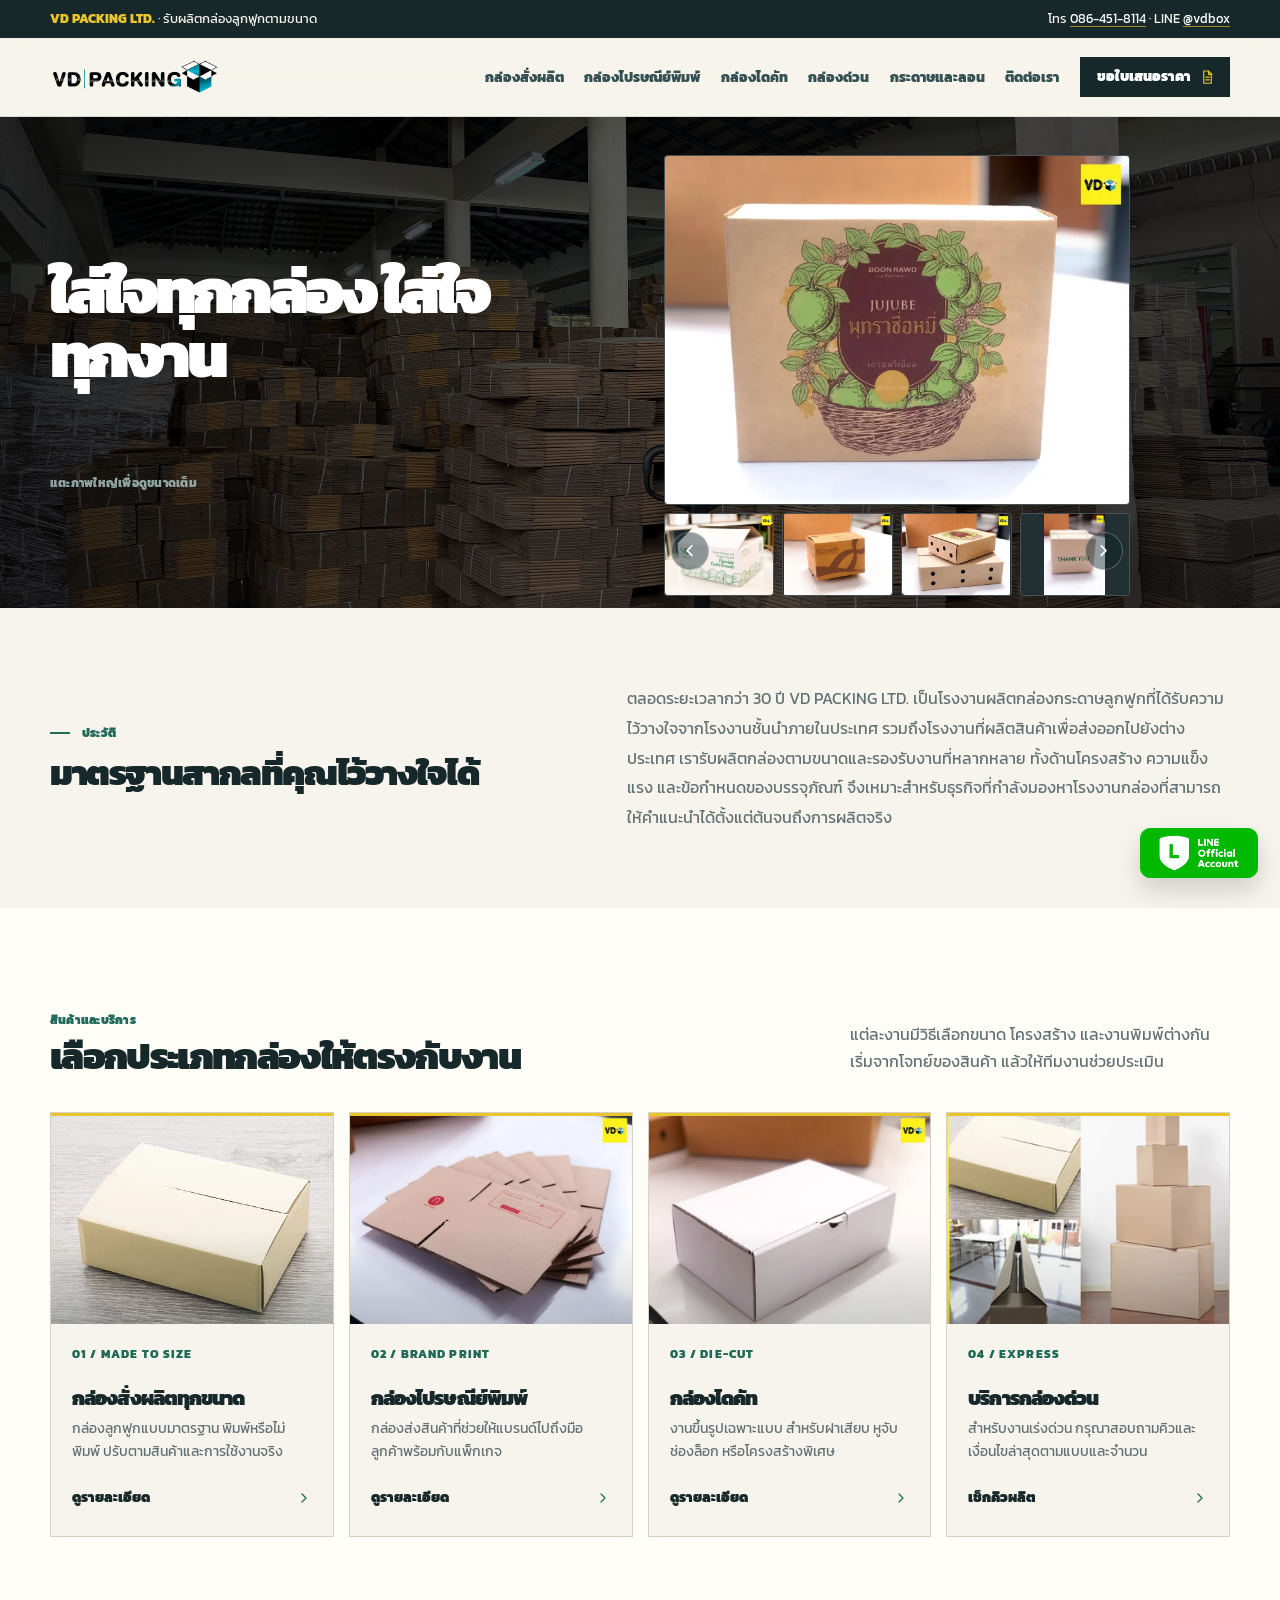
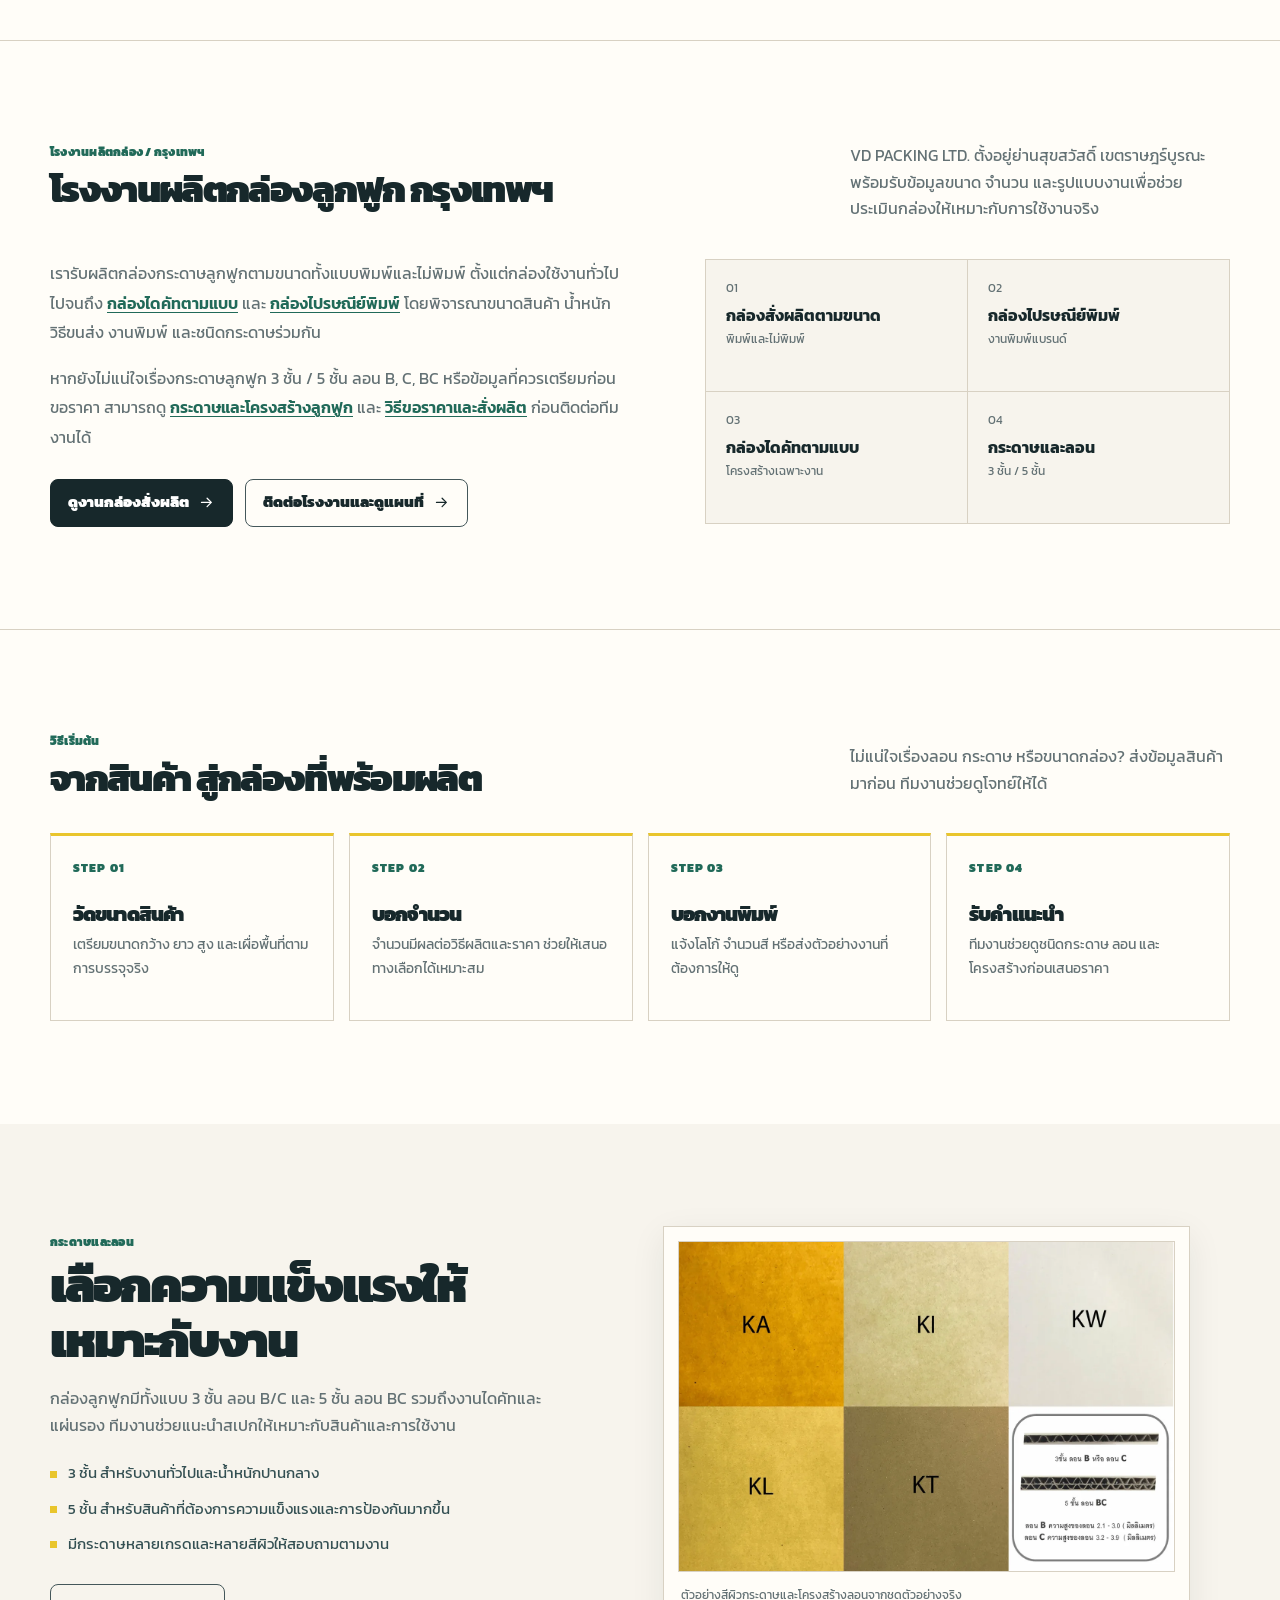
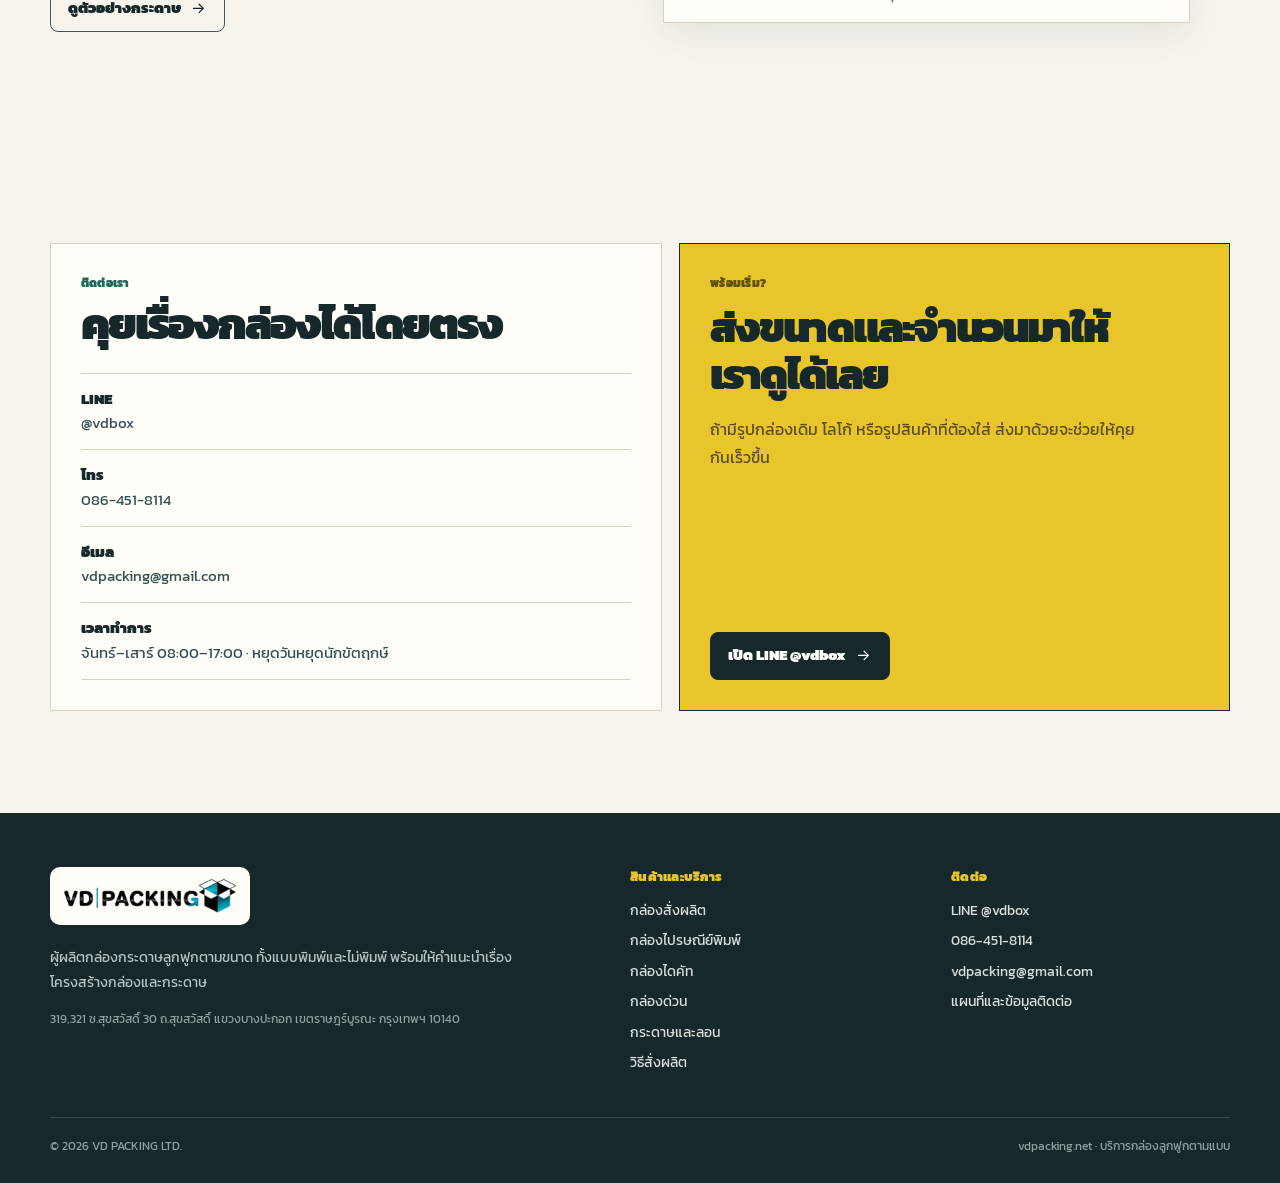
==== commit 6a4fbb76: "Remove Resurrec images from gallery" ====
--- a/index.html
+++ b/index.html
@@ -20,12 +20,12 @@
 <meta content="โรงงานกล่อง รับผลิตกล่องกระดาษลูกฟูกตามขนาด | VD Packing" property="og:title"/>
 <meta content="VD PACKING โรงงานผลิตกล่องกระดาษลูกฟูกในกรุงเทพฯ รับผลิตกล่องตามขนาด ทั้งแบบพิมพ์และไม่พิมพ์ กล่องไดคัท กล่องไปรษณีย์พิมพ์ และงานด่วน ติดต่อ LINE @vdbox" property="og:description"/>
 <meta content="https://vdpacking.net/" property="og:url"/>
-<meta content="https://vdpacking.net/assets/site/front/0029.webp" property="og:image"/>
+<meta content="https://vdpacking.net/assets/site/front/0033.webp" property="og:image"/>
 <meta content="ตัวอย่างกล่องกระดาษลูกฟูกพิมพ์แบรนด์จาก VD Packing" property="og:image:alt"/>
 <meta content="summary_large_image" name="twitter:card"/>
 <meta content="โรงงานกล่อง รับผลิตกล่องกระดาษลูกฟูกตามขนาด | VD Packing" name="twitter:title"/>
 <meta content="VD PACKING โรงงานผลิตกล่องกระดาษลูกฟูกในกรุงเทพฯ รับผลิตกล่องตามขนาด ทั้งแบบพิมพ์และไม่พิมพ์ กล่องไดคัท กล่องไปรษณีย์พิมพ์ และงานด่วน ติดต่อ LINE @vdbox" name="twitter:description"/>
-<meta content="https://vdpacking.net/assets/site/front/0029.webp" name="twitter:image"/>
+<meta content="https://vdpacking.net/assets/site/front/0033.webp" name="twitter:image"/>
 <script type="application/ld+json">
 {
   "@context": "https://schema.org",
@@ -37,7 +37,7 @@
       "alternateName": "VD Packing",
       "url": "https://vdpacking.net/",
       "logo": "https://vdpacking.net/assets/site/logo-vdpacking-transparent.png",
-      "image": "https://vdpacking.net/assets/site/front/0029.webp",
+      "image": "https://vdpacking.net/assets/site/front/0033.webp",
       "description": "โรงงานผลิตกล่องกระดาษลูกฟูกในกรุงเทพฯ รับผลิตกล่องตามขนาด ทั้งแบบพิมพ์และไม่พิมพ์ กล่องไดคัท กล่องไปรษณีย์พิมพ์ และงานด่วน",
       "telephone": "+66864518114",
       "faxNumber": "+6628710955",
@@ -103,7 +103,7 @@
       },
       "primaryImageOfPage": {
         "@type": "ImageObject",
-        "url": "https://vdpacking.net/assets/site/front/0029.webp"
+        "url": "https://vdpacking.net/assets/site/front/0033.webp"
       }
     }
   ]
@@ -142,18 +142,18 @@
 </div>
 <div aria-label="ตัวอย่างผลงาน VD Packing" class="portfolio-showcase" data-showcase="">
 <div class="portfolio-stage">
-<button aria-label="ดูตัวอย่างชุดกล่องลูกฟูกพิมพ์แบรนด์หลายขนาดขนาดใหญ่" class="portfolio-stage-item portfolio-stage-item--1" data-alt="ตัวอย่างชุดกล่องลูกฟูกพิมพ์แบรนด์หลายขนาด" data-full="assets/site/front/0029.webp" data-lightbox="" data-showcase-slot="0" type="button">
-<img alt="ตัวอย่างชุดกล่องลูกฟูกพิมพ์แบรนด์หลายขนาด" height="540" src="assets/site/front/0029.webp" width="720"/>
-</button><button aria-label="ดูตัวอย่างงานพิมพ์โลโก้บนผิวกล่องลูกฟูกขนาดใหญ่" class="portfolio-stage-item portfolio-stage-item--2" data-alt="ตัวอย่างงานพิมพ์โลโก้บนผิวกล่องลูกฟูก" data-full="assets/site/front/0030.webp" data-showcase-slot="1" type="button">
-<img alt="ตัวอย่างงานพิมพ์โลโก้บนผิวกล่องลูกฟูก" height="540" src="assets/site/front/0030.webp" width="720"/>
-</button><button aria-label="ดูตัวอย่างกล่องลูกฟูกพิมพ์ภาพสีขนาดใหญ่" class="portfolio-stage-item portfolio-stage-item--3" data-alt="ตัวอย่างกล่องลูกฟูกพิมพ์ภาพสี" data-full="assets/site/front/0022.webp" data-showcase-slot="2" type="button">
+<button aria-label="ดูตัวอย่างกล่องลูกฟูกพิมพ์ภาพสีขนาดใหญ่" class="portfolio-stage-item portfolio-stage-item--1" data-alt="ตัวอย่างกล่องลูกฟูกพิมพ์ภาพสี" data-full="assets/site/front/0022.webp" data-lightbox="" data-showcase-slot="0" type="button">
 <img alt="ตัวอย่างกล่องลูกฟูกพิมพ์ภาพสี" height="540" src="assets/site/front/0022.webp" width="720"/>
-</button><button aria-label="ดูตัวอย่างกล่องลูกฟูกสีขาวพิมพ์ลายสินค้าขนาดใหญ่" class="portfolio-stage-item portfolio-stage-item--4" data-alt="ตัวอย่างกล่องลูกฟูกสีขาวพิมพ์ลายสินค้า" data-full="assets/site/front/0033.webp" data-showcase-slot="3" type="button">
+</button><button aria-label="ดูตัวอย่างกล่องลูกฟูกสีขาวพิมพ์ลายสินค้าขนาดใหญ่" class="portfolio-stage-item portfolio-stage-item--2" data-alt="ตัวอย่างกล่องลูกฟูกสีขาวพิมพ์ลายสินค้า" data-full="assets/site/front/0033.webp" data-showcase-slot="1" type="button">
 <img alt="ตัวอย่างกล่องลูกฟูกสีขาวพิมพ์ลายสินค้า" height="540" src="assets/site/front/0033.webp" width="720"/>
-</button><button aria-label="ดูตัวอย่างกล่องขนาดเล็กพิมพ์แบรนด์ขนาดใหญ่" class="portfolio-stage-item portfolio-stage-item--5" data-alt="ตัวอย่างกล่องขนาดเล็กพิมพ์แบรนด์" data-full="assets/site/front/0019.webp" data-showcase-slot="4" type="button">
+</button><button aria-label="ดูตัวอย่างกล่องขนาดเล็กพิมพ์แบรนด์ขนาดใหญ่" class="portfolio-stage-item portfolio-stage-item--3" data-alt="ตัวอย่างกล่องขนาดเล็กพิมพ์แบรนด์" data-full="assets/site/front/0019.webp" data-showcase-slot="2" type="button">
 <img alt="ตัวอย่างกล่องขนาดเล็กพิมพ์แบรนด์" height="540" src="assets/site/front/0019.webp" width="720"/>
-</button><button aria-label="ดูตัวอย่างกล่องลูกฟูกมีช่องระบายอากาศสำหรับสินค้าขนาดใหญ่" class="portfolio-stage-item portfolio-stage-item--6" data-alt="ตัวอย่างกล่องลูกฟูกมีช่องระบายอากาศสำหรับสินค้า" data-full="assets/site/front/0020.webp" data-showcase-mobile-only="" data-showcase-slot="5" type="button">
+</button><button aria-label="ดูตัวอย่างกล่องลูกฟูกมีช่องระบายอากาศสำหรับสินค้าขนาดใหญ่" class="portfolio-stage-item portfolio-stage-item--4" data-alt="ตัวอย่างกล่องลูกฟูกมีช่องระบายอากาศสำหรับสินค้า" data-full="assets/site/front/0020.webp" data-showcase-slot="3" type="button">
 <img alt="ตัวอย่างกล่องลูกฟูกมีช่องระบายอากาศสำหรับสินค้า" height="540" src="assets/site/front/0020.webp" width="720"/>
+</button><button aria-label="ดูตัวอย่างกล่องสีอ่อนพิมพ์ข้อความขอบคุณขนาดใหญ่" class="portfolio-stage-item portfolio-stage-item--5" data-alt="ตัวอย่างกล่องสีอ่อนพิมพ์ข้อความขอบคุณ" data-full="assets/site/front/0014.webp" data-showcase-slot="4" type="button">
+<img alt="ตัวอย่างกล่องสีอ่อนพิมพ์ข้อความขอบคุณ" height="540" src="assets/site/front/0014.webp" width="720"/>
+</button><button aria-label="ดูตัวอย่างกล่องลูกฟูกพิมพ์แบรนด์สำหรับสินค้าอาหารขนาดใหญ่" class="portfolio-stage-item portfolio-stage-item--6" data-alt="ตัวอย่างกล่องลูกฟูกพิมพ์แบรนด์สำหรับสินค้าอาหาร" data-full="assets/site/front/0005.webp" data-showcase-mobile-only="" data-showcase-slot="5" type="button">
+<img alt="ตัวอย่างกล่องลูกฟูกพิมพ์แบรนด์สำหรับสินค้าอาหาร" height="540" src="assets/site/front/0005.webp" width="720"/>
 </button>
 </div>
 <div aria-label="เลื่อนดูตัวอย่างผลงาน" class="portfolio-controls portfolio-controls--simple">
@@ -212,13 +212,7 @@
 <button aria-label="ปิดแกลเลอรี" class="portfolio-all-close" data-gallery-close="" type="button"><svg aria-hidden="true" class="ui-icon ui-icon--close" viewbox="0 0 24 24"><path d="M6 6l12 12"></path><path d="M18 6 6 18"></path></svg></button>
 </div>
 <div class="portfolio-all-grid">
-<button aria-label="ดูตัวอย่างชุดกล่องลูกฟูกพิมพ์แบรนด์หลายขนาดขนาดใหญ่" class="portfolio-all-item" data-alt="ตัวอย่างชุดกล่องลูกฟูกพิมพ์แบรนด์หลายขนาด" data-full="assets/site/front/0029.webp" data-lightbox="" type="button">
-<img alt="ตัวอย่างชุดกล่องลูกฟูกพิมพ์แบรนด์หลายขนาด" height="540" loading="lazy" src="assets/site/front/0029.webp" width="720"/>
-<span>15</span>
-</button><button aria-label="ดูตัวอย่างงานพิมพ์โลโก้บนผิวกล่องลูกฟูกขนาดใหญ่" class="portfolio-all-item" data-alt="ตัวอย่างงานพิมพ์โลโก้บนผิวกล่องลูกฟูก" data-full="assets/site/front/0030.webp" data-lightbox="" type="button">
-<img alt="ตัวอย่างงานพิมพ์โลโก้บนผิวกล่องลูกฟูก" height="540" loading="lazy" src="assets/site/front/0030.webp" width="720"/>
-<span>16</span>
-</button><button aria-label="ดูตัวอย่างกล่องลูกฟูกพิมพ์ภาพสีขนาดใหญ่" class="portfolio-all-item" data-alt="ตัวอย่างกล่องลูกฟูกพิมพ์ภาพสี" data-full="assets/site/front/0022.webp" data-lightbox="" type="button">
+<button aria-label="ดูตัวอย่างกล่องลูกฟูกพิมพ์ภาพสีขนาดใหญ่" class="portfolio-all-item" data-alt="ตัวอย่างกล่องลูกฟูกพิมพ์ภาพสี" data-full="assets/site/front/0022.webp" data-lightbox="" type="button">
 <img alt="ตัวอย่างกล่องลูกฟูกพิมพ์ภาพสี" height="540" loading="lazy" src="assets/site/front/0022.webp" width="720"/>
 <span>01</span>
 </button><button aria-label="ดูตัวอย่างกล่องลูกฟูกสีขาวพิมพ์ลายสินค้าขนาดใหญ่" class="portfolio-all-item" data-alt="ตัวอย่างกล่องลูกฟูกสีขาวพิมพ์ลายสินค้า" data-full="assets/site/front/0033.webp" data-lightbox="" type="button">
@@ -257,30 +251,27 @@
 </button><button aria-label="ดูตัวอย่างกล่องลูกฟูกพิมพ์ข้อมูลผลิตภัณฑ์ขนาดใหญ่" class="portfolio-all-item" data-alt="ตัวอย่างกล่องลูกฟูกพิมพ์ข้อมูลผลิตภัณฑ์" data-full="assets/site/front/0027.webp" data-lightbox="" type="button">
 <img alt="ตัวอย่างกล่องลูกฟูกพิมพ์ข้อมูลผลิตภัณฑ์" height="540" loading="lazy" src="assets/site/front/0027.webp" width="720"/>
 <span>13</span>
-</button><button aria-label="ดูตัวอย่างกล่องลูกฟูกทรงสูงพิมพ์แบรนด์ขนาดใหญ่" class="portfolio-all-item" data-alt="ตัวอย่างกล่องลูกฟูกทรงสูงพิมพ์แบรนด์" data-full="assets/site/front/0028.webp" data-lightbox="" type="button">
-<img alt="ตัวอย่างกล่องลูกฟูกทรงสูงพิมพ์แบรนด์" height="540" loading="lazy" src="assets/site/front/0028.webp" width="720"/>
-<span>14</span>
 </button><button aria-label="ดูตัวอย่างกล่องลูกฟูกสีขาวพิมพ์แบรนด์ขนาดใหญ่" class="portfolio-all-item" data-alt="ตัวอย่างกล่องลูกฟูกสีขาวพิมพ์แบรนด์" data-full="assets/site/front/0037.webp" data-lightbox="" type="button">
 <img alt="ตัวอย่างกล่องลูกฟูกสีขาวพิมพ์แบรนด์" height="540" loading="lazy" src="assets/site/front/0037.webp" width="720"/>
-<span>17</span>
+<span>14</span>
 </button><button aria-label="ดูตัวอย่างกล่องลูกฟูกคราฟท์พิมพ์ข้อมูลสีดำขนาดใหญ่" class="portfolio-all-item" data-alt="ตัวอย่างกล่องลูกฟูกคราฟท์พิมพ์ข้อมูลสีดำ" data-full="assets/site/front/0039.webp" data-lightbox="" type="button">
 <img alt="ตัวอย่างกล่องลูกฟูกคราฟท์พิมพ์ข้อมูลสีดำ" height="540" loading="lazy" src="assets/site/front/0039.webp" width="720"/>
-<span>18</span>
+<span>15</span>
 </button><button aria-label="ดูตัวอย่างชิ้นงานกล่องพิมพ์แบรนด์ก่อนขึ้นรูปขนาดใหญ่" class="portfolio-all-item" data-alt="ตัวอย่างชิ้นงานกล่องพิมพ์แบรนด์ก่อนขึ้นรูป" data-full="assets/site/front/0013.webp" data-lightbox="" type="button">
 <img alt="ตัวอย่างชิ้นงานกล่องพิมพ์แบรนด์ก่อนขึ้นรูป" height="540" loading="lazy" src="assets/site/front/0013.webp" width="720"/>
-<span>19</span>
+<span>16</span>
 </button><button aria-label="ดูตัวอย่างชิ้นงานกล่องไดคัทพิมพ์ลายขนาดใหญ่" class="portfolio-all-item" data-alt="ตัวอย่างชิ้นงานกล่องไดคัทพิมพ์ลาย" data-full="assets/site/front/0017.webp" data-lightbox="" type="button">
 <img alt="ตัวอย่างชิ้นงานกล่องไดคัทพิมพ์ลาย" height="540" loading="lazy" src="assets/site/front/0017.webp" width="720"/>
-<span>20</span>
+<span>17</span>
 </button><button aria-label="ดูตัวอย่างกล่องลูกฟูกและชิ้นงานพิมพ์แบบพับขนาดใหญ่" class="portfolio-all-item" data-alt="ตัวอย่างกล่องลูกฟูกและชิ้นงานพิมพ์แบบพับ" data-full="assets/site/front/0004.webp" data-lightbox="" type="button">
 <img alt="ตัวอย่างกล่องลูกฟูกและชิ้นงานพิมพ์แบบพับ" height="540" loading="lazy" src="assets/site/front/0004.webp" width="720"/>
-<span>21</span>
+<span>18</span>
 </button><button aria-label="ดูตัวอย่างกล่องพิมพ์ลายและสัญลักษณ์สำหรับงานขนส่งขนาดใหญ่" class="portfolio-all-item" data-alt="ตัวอย่างกล่องพิมพ์ลายและสัญลักษณ์สำหรับงานขนส่ง" data-full="assets/site/front/0001.webp" data-lightbox="" type="button">
 <img alt="ตัวอย่างกล่องพิมพ์ลายและสัญลักษณ์สำหรับงานขนส่ง" height="540" loading="lazy" src="assets/site/front/0001.webp" width="720"/>
-<span>22</span>
+<span>19</span>
 </button><button aria-label="ดูตัวอย่างกล่องลูกฟูกพิมพ์ข้อความและลูกศรขนาดใหญ่" class="portfolio-all-item" data-alt="ตัวอย่างกล่องลูกฟูกพิมพ์ข้อความและลูกศร" data-full="assets/site/front/0036.webp" data-lightbox="" type="button">
 <img alt="ตัวอย่างกล่องลูกฟูกพิมพ์ข้อความและลูกศร" height="540" loading="lazy" src="assets/site/front/0036.webp" width="720"/>
-<span>23</span>
+<span>20</span>
 </button></div>
 </div>
 </div>
--- a/styles.css
+++ b/styles.css
@@ -5456,13 +5456,17 @@
 }
 
 @media (max-width: 640px) {
+  .portfolio-showcase {
+    transform: translateY(-12px);
+  }
+
   .portfolio-stage {
     grid-template-columns: repeat(5, minmax(0, 1fr));
     gap: 4px;
   }
 
   .portfolio-controls.portfolio-controls--simple {
-    transform: translateY(calc(11.4px - 12vw));
+    transform: translateY(calc(28.4px - 42vw));
   }
 
   .portfolio-stage-item--2,
@@ -5538,3 +5542,48 @@
   }
 }
 
+/* Mobile LINE Official button: place it immediately left of the hamburger. */
+@media (max-width: 640px) {
+  body {
+    padding-bottom: 0;
+  }
+
+  .nav-shell {
+    gap: 8px;
+  }
+
+  .mobile-actionbar {
+    position: static;
+    inset: auto;
+    z-index: auto;
+    display: block;
+    width: fit-content;
+    margin-left: auto;
+    padding: 0;
+    border: 0;
+    background: transparent;
+  }
+
+  .mobile-actionbar > a:first-child {
+    display: flex;
+    width: fit-content;
+    max-width: none;
+    min-height: 44px;
+    align-items: center;
+    padding: 3px 8px;
+    flex: 0 0 auto;
+    border: 1px solid #00b900;
+    border-radius: 8px;
+    background: #00b900;
+    box-shadow: 0 8px 18px rgba(0, 0, 0, .18);
+  }
+
+  .mobile-line-badge {
+    width: auto;
+    max-width: none;
+    height: 36px;
+    min-height: 0;
+    border-radius: 0;
+  }
+}
+
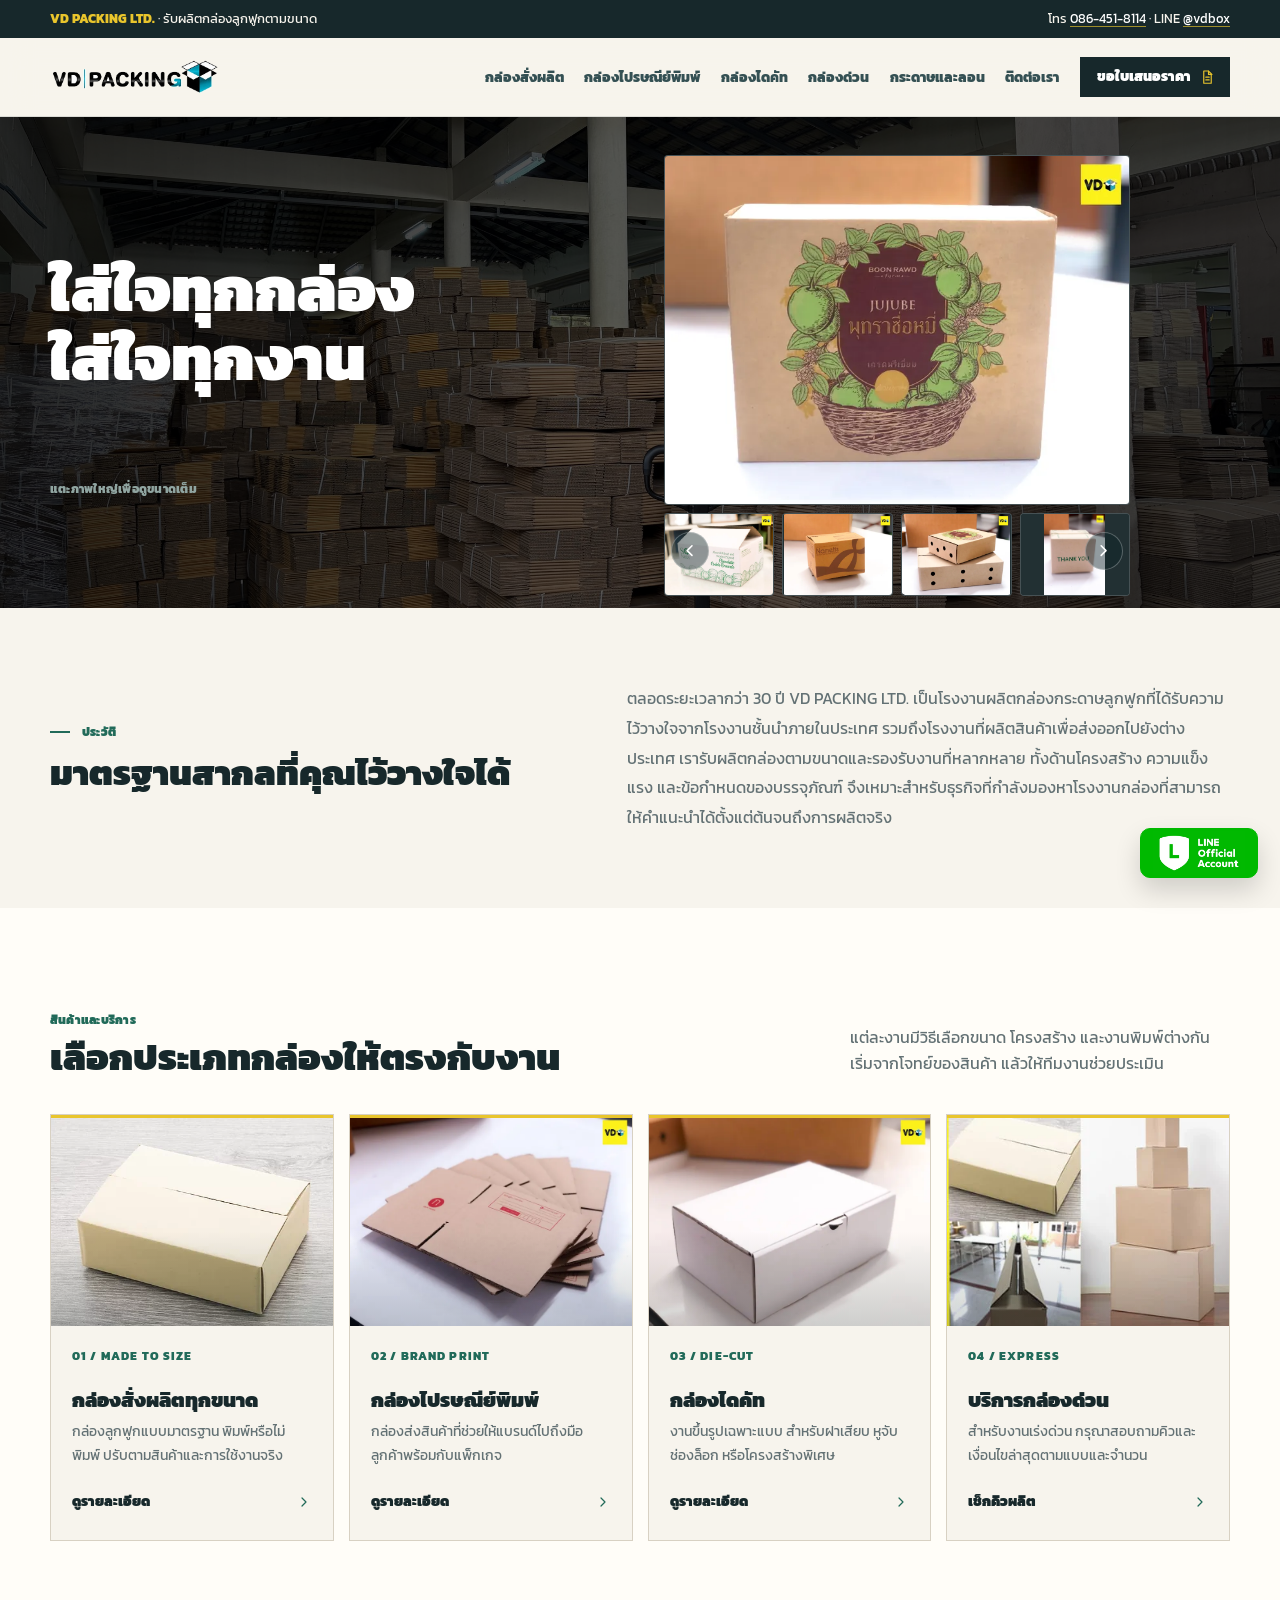
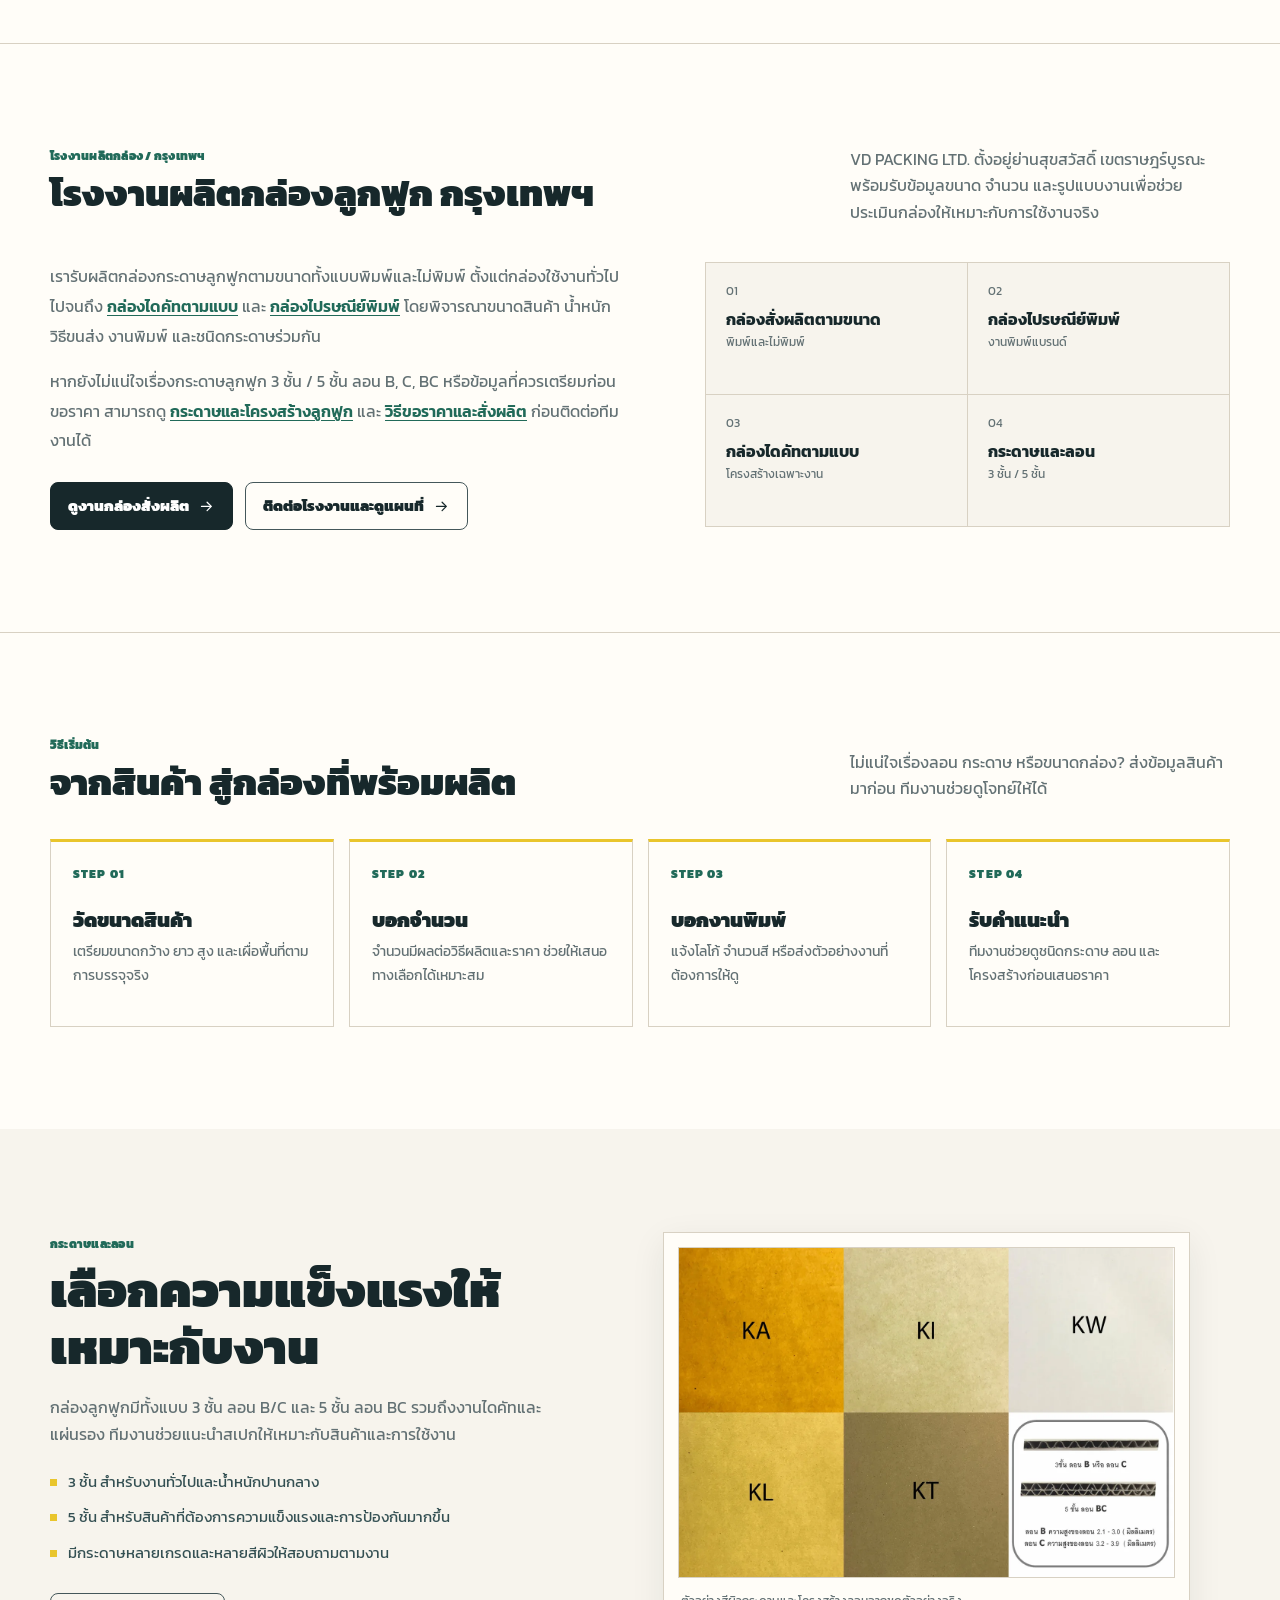
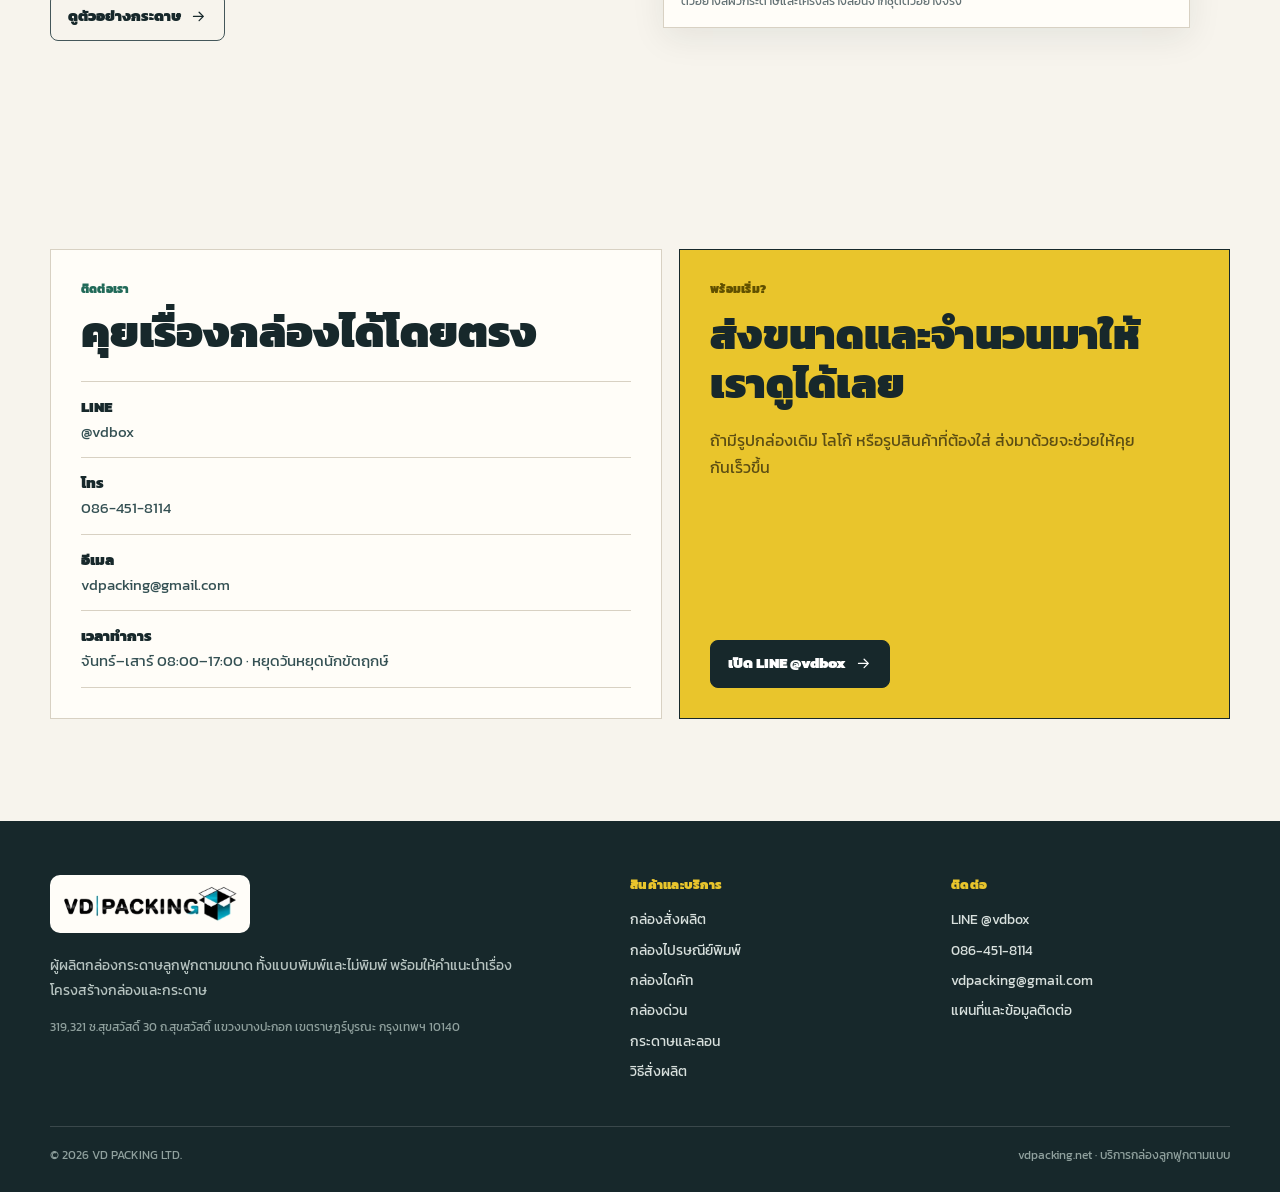
==== commit 91987862: "Fix Thai heading typography" ====
--- a/index.html
+++ b/index.html
@@ -2,6 +2,15 @@
 
 <html lang="th">
 <head>
+<!-- Google tag (gtag.js) -->
+<script async src="https://www.googletagmanager.com/gtag/js?id=AW-753832907"></script>
+<script>
+  window.dataLayer = window.dataLayer || [];
+  function gtag(){dataLayer.push(arguments);}
+  gtag('js', new Date());
+
+  gtag('config', 'AW-753832907');
+</script>
 <meta charset="utf-8"/>
 <meta content="width=device-width, initial-scale=1" name="viewport"/>
 <title>โรงงานกล่อง รับผลิตกล่องกระดาษลูกฟูกตามขนาด | VD Packing</title>
@@ -12,7 +21,7 @@
 <link href="assets/site/favicon.png" rel="icon" sizes="192x192" type="image/png"/>
 <link href="https://fonts.googleapis.com" rel="preconnect"/>
 <link crossorigin="" href="https://fonts.gstatic.com" rel="preconnect"/>
-<link href="https://fonts.googleapis.com/css2?family=Kanit:wght@300;400;500;600;700&amp;display=swap" rel="stylesheet"/>
+<link href="https://fonts.googleapis.com/css2?family=Kanit:wght@300;400;500;600;700;800;900&amp;display=swap" rel="stylesheet"/>
 <link href="styles.css" rel="stylesheet"/>
 <meta content="th_TH" property="og:locale"/>
 <meta content="website" property="og:type"/>
@@ -138,7 +147,7 @@
 <section aria-labelledby="portfolio-title" class="portfolio-hero" id="work-samples">
 <div class="container portfolio-hero-grid">
 <div class="portfolio-copy">
-<h1 id="portfolio-title">ใส่ใจทุกกล่อง ใส่ใจทุกงาน</h1>
+<h1 id="portfolio-title">ใส่ใจทุกกล่อง<br/>ใส่ใจทุกงาน</h1>
 </div>
 <div aria-label="ตัวอย่างผลงาน VD Packing" class="portfolio-showcase" data-showcase="">
 <div class="portfolio-stage">
--- a/styles.css
+++ b/styles.css
@@ -191,7 +191,7 @@
   position: relative;
   z-index: 1;
   font-size: 1.12rem;
-  font-weight: 950;
+  font-weight: 900;
   letter-spacing: -0.08em;
   line-height: 1;
 }
@@ -204,7 +204,7 @@
 
 .brand-copy strong {
   font-size: 1.06rem;
-  font-weight: 950;
+  font-weight: 900;
   letter-spacing: 0.04em;
 }
 
@@ -394,9 +394,9 @@
   margin: 22px 0 22px;
   color: var(--ink);
   font-size: clamp(2.65rem, 5.3vw, 5.45rem);
-  font-weight: 950;
-  letter-spacing: -0.065em;
-  line-height: 1.03;
+  font-weight: 900;
+  letter-spacing: normal;
+  line-height: 1.08;
 }
 
 .hero-intro {
@@ -617,7 +617,7 @@
   box-shadow: 6px 7px 0 var(--ink);
   color: var(--ink);
   font-size: 0.78rem;
-  font-weight: 950;
+  font-weight: 900;
   line-height: 1.18;
   text-align: center;
   transform: rotate(-11deg);
@@ -651,7 +651,7 @@
   margin-bottom: 3px;
   color: var(--ink);
   font-size: 1.18rem;
-  font-weight: 950;
+  font-weight: 900;
   line-height: 1.25;
 }
 
@@ -702,9 +702,9 @@
 h3,
 h4 {
   color: var(--ink);
-  font-weight: 950;
-  letter-spacing: -0.045em;
-  line-height: 1.12;
+  font-weight: 900;
+  letter-spacing: normal;
+  line-height: 1.18;
 }
 
 h2 {
@@ -1077,7 +1077,7 @@
   color: var(--ink);
   font-family: "Kanit", sans-serif;
   font-size: clamp(2.7rem, 7vw, 5.9rem);
-  font-weight: 950;
+  font-weight: 900;
   letter-spacing: -0.12em;
   line-height: 1;
 }
@@ -1106,7 +1106,7 @@
 .about-stat strong {
   display: block;
   font-size: 1.22rem;
-  font-weight: 950;
+  font-weight: 900;
 }
 
 .about-stat span {
@@ -1884,7 +1884,7 @@
   .page-hero h1 {
     margin-top: 17px;
     font-size: clamp(2.35rem, 11vw, 3.8rem);
-    letter-spacing: -0.065em;
+    letter-spacing: normal;
   }
 
   .hero-intro {
@@ -2571,9 +2571,9 @@
   margin: 10px 0 14px;
   color: #fff;
   font-size: clamp(2.35rem, 5.2vw, 5.6rem);
-  font-weight: 950;
-  letter-spacing: -0.065em;
-  line-height: 1.02;
+  font-weight: 900;
+  letter-spacing: normal;
+  line-height: 1.08;
 }
 
 .showcase-intro p {
@@ -2654,9 +2654,9 @@
   margin: 22px 0 22px;
   color: var(--ink);
   font-size: clamp(2.35rem, 4.5vw, 4.7rem);
-  font-weight: 950;
-  letter-spacing: -0.06em;
-  line-height: 1.04;
+  font-weight: 900;
+  letter-spacing: normal;
+  line-height: 1.08;
 }
 
 @media (max-width: 1100px) {
@@ -2762,9 +2762,9 @@
   margin: 10px 0 18px;
   color: #fff;
   font-size: clamp(2.55rem, 5vw, 5.4rem);
-  font-weight: 950;
-  letter-spacing: -.062em;
-  line-height: .99;
+  font-weight: 900;
+  letter-spacing: normal;
+  line-height: 1.08;
 }
 
 .portfolio-copy > p {
@@ -4275,8 +4275,9 @@
   max-width: 520px;
   margin: 0;
   font-size: clamp(2rem, 3.4vw, 3.5rem);
-  line-height: 1.12;
-  letter-spacing: -0.035em;
+  line-height: 1.18;
+  letter-spacing: normal;
+  text-wrap: balance;
 }
 
 .portfolio-history-copy {
@@ -4329,11 +4330,11 @@
   }
 }
 
-/* 2026-08-14: Keep major Thai headings on one line where the viewport has enough room. */
+/* Keep major Thai headings readable at wide viewports while allowing natural wrapping. */
 @media (min-width: 1024px) {
   .page-hero h1 {
     max-width: none;
-    white-space: nowrap;
+    white-space: normal;
     font-size: clamp(2.45rem, 4vw, 4.15rem);
   }
 
@@ -4346,7 +4347,7 @@
   .paper-section-head h2,
   .location-section-head h2 {
     max-width: none;
-    white-space: nowrap;
+    white-space: normal;
     font-size: clamp(2.2rem, 2.9vw, 2.95rem);
   }
 
@@ -4366,9 +4367,9 @@
 
   .portfolio-history-below h2 {
     max-width: none;
-    white-space: nowrap;
+    white-space: normal;
     font-size: clamp(2.05rem, 2.7vw, 2.7rem);
-    letter-spacing: -0.04em;
+    letter-spacing: normal;
   }
 
   .portfolio-history-copy {
@@ -4393,15 +4394,14 @@
   }
 }
 
-/* 2026-08-14: Mobile single-line heading pass.
-   Keep primary headings on one line on phone widths without overflowing the viewport. */
+/* Allow primary Thai headings to wrap naturally on phone widths. */
 @media (max-width: 560px) {
   .page-hero h1 {
     max-width: none;
-    white-space: nowrap;
+    white-space: normal;
     font-size: clamp(1.35rem, 6.1vw, 1.9rem);
-    line-height: 1.12;
-    letter-spacing: -0.045em;
+    line-height: 1.18;
+    letter-spacing: normal;
   }
 
   .section-header h2,
@@ -4409,17 +4409,17 @@
   .paper-section-head h2,
   .location-section-head h2 {
     max-width: none;
-    white-space: nowrap;
+    white-space: normal;
     font-size: clamp(1.2rem, 5.35vw, 1.7rem);
-    line-height: 1.16;
-    letter-spacing: -0.04em;
+    line-height: 1.18;
+    letter-spacing: normal;
   }
 
   .article-card h2 {
     max-width: none;
     font-size: clamp(1.2rem, 5.35vw, 1.7rem);
-    line-height: 1.16;
-    letter-spacing: -0.04em;
+    line-height: 1.18;
+    letter-spacing: normal;
   }
 
   .portfolio-history-heading {
@@ -4429,26 +4429,26 @@
 
   .portfolio-history-below h2 {
     max-width: none;
-    white-space: nowrap;
+    white-space: normal;
     font-size: clamp(1.05rem, 4.75vw, 1.4rem);
-    line-height: 1.16;
-    letter-spacing: -0.045em;
+    line-height: 1.18;
+    letter-spacing: normal;
   }
 
   .contact-card h2 {
     max-width: none;
-    white-space: nowrap;
+    white-space: normal;
     font-size: clamp(1.15rem, 5.6vw, 1.8rem);
-    line-height: 1.16;
-    letter-spacing: -0.04em;
+    line-height: 1.18;
+    letter-spacing: normal;
   }
 
   .contact-cta h3 {
     max-width: none;
-    white-space: nowrap;
+    white-space: normal;
     font-size: clamp(1rem, 4.6vw, 1.4rem);
     line-height: 1.2;
-    letter-spacing: -0.03em;
+    letter-spacing: normal;
   }
 }
 
@@ -4470,14 +4470,14 @@
   }
 }
 
-/* 2026-08-14: Keep the homepage hero brand title on one line on phones. */
+/* Keep the homepage hero brand title readable on phones. */
 @media (max-width: 560px) {
   .portfolio-copy h1 {
     max-width: none;
-    white-space: nowrap;
+    white-space: normal;
     font-size: clamp(1.85rem, 9.2vw, 2.35rem);
-    line-height: 1;
-    letter-spacing: -0.055em;
+    line-height: 1.08;
+    letter-spacing: normal;
   }
 }
 
@@ -5502,8 +5502,8 @@
     max-width: 100%;
     white-space: normal;
     font-size: clamp(1.75rem, 8.2vw, 2.3rem);
-    line-height: 1.14;
-    letter-spacing: -0.04em;
+    line-height: 1.08;
+    letter-spacing: normal;
   }
 
   .mobile-actionbar {
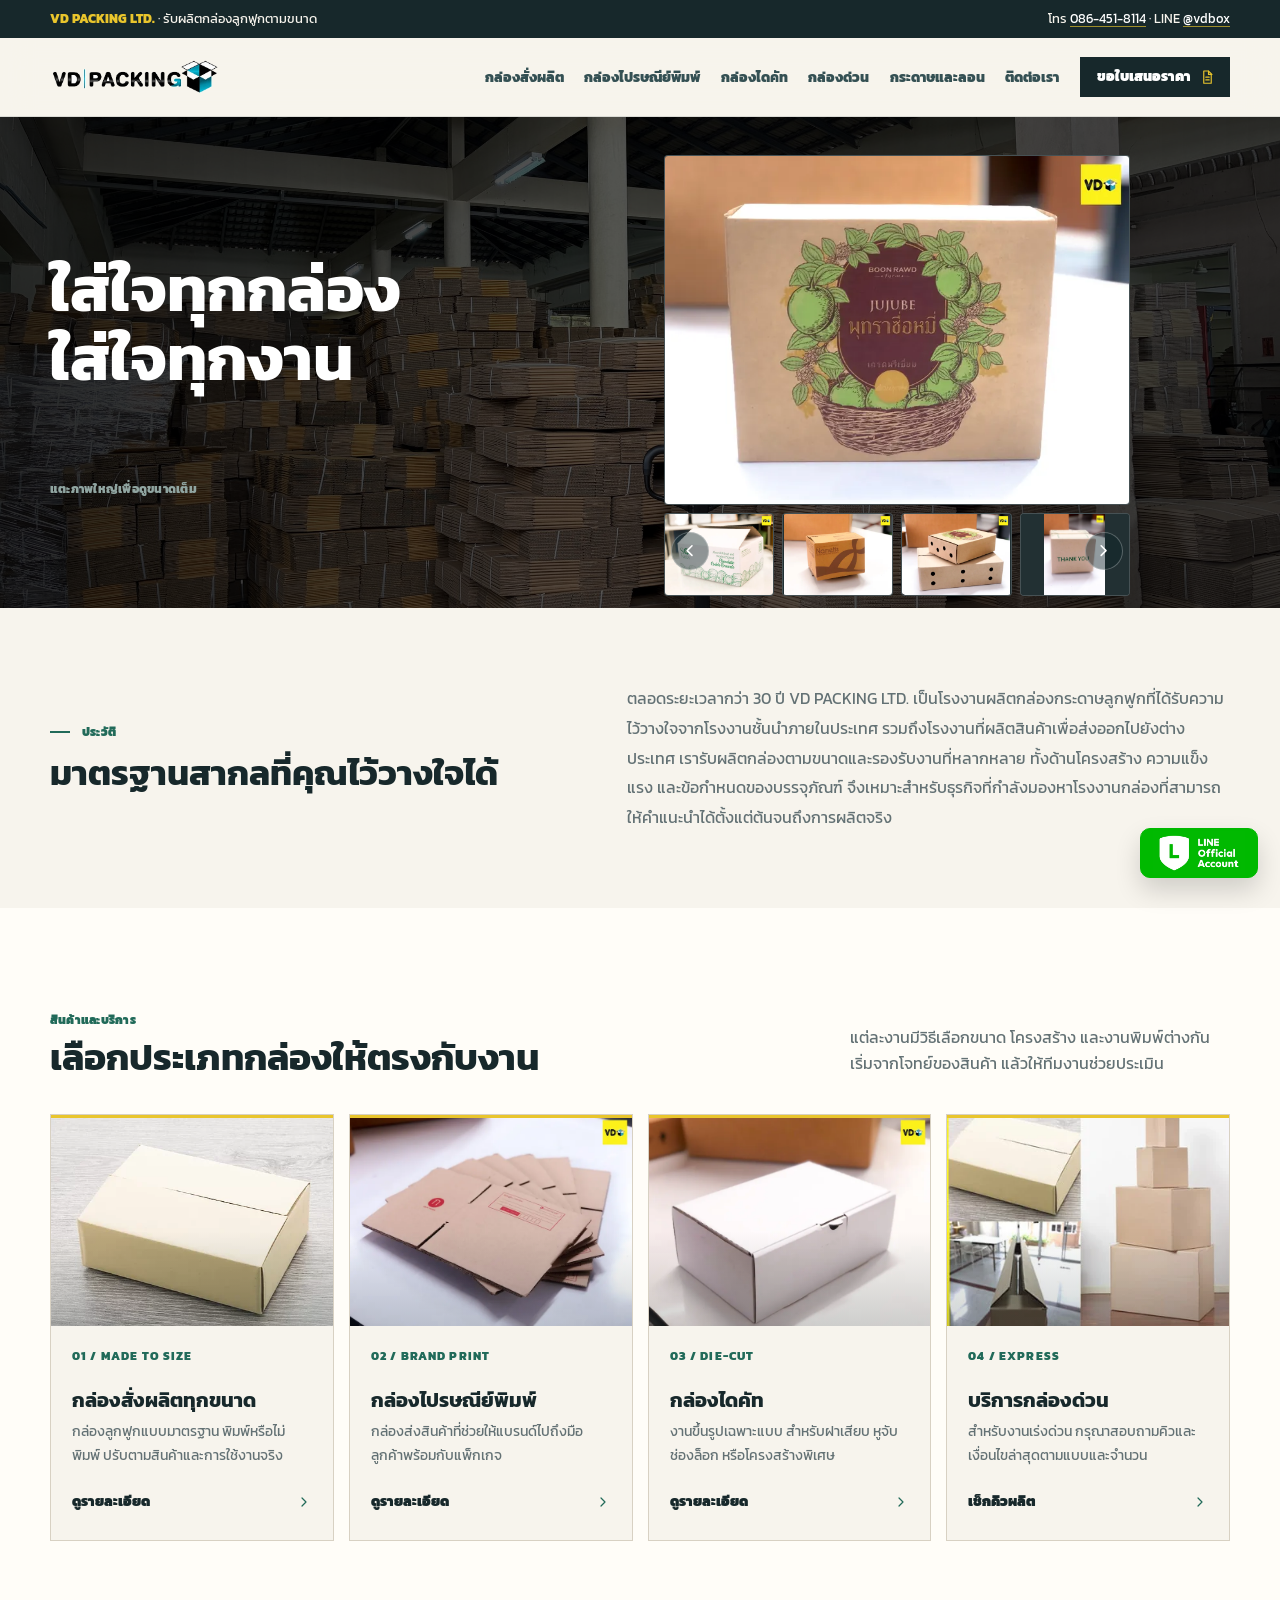
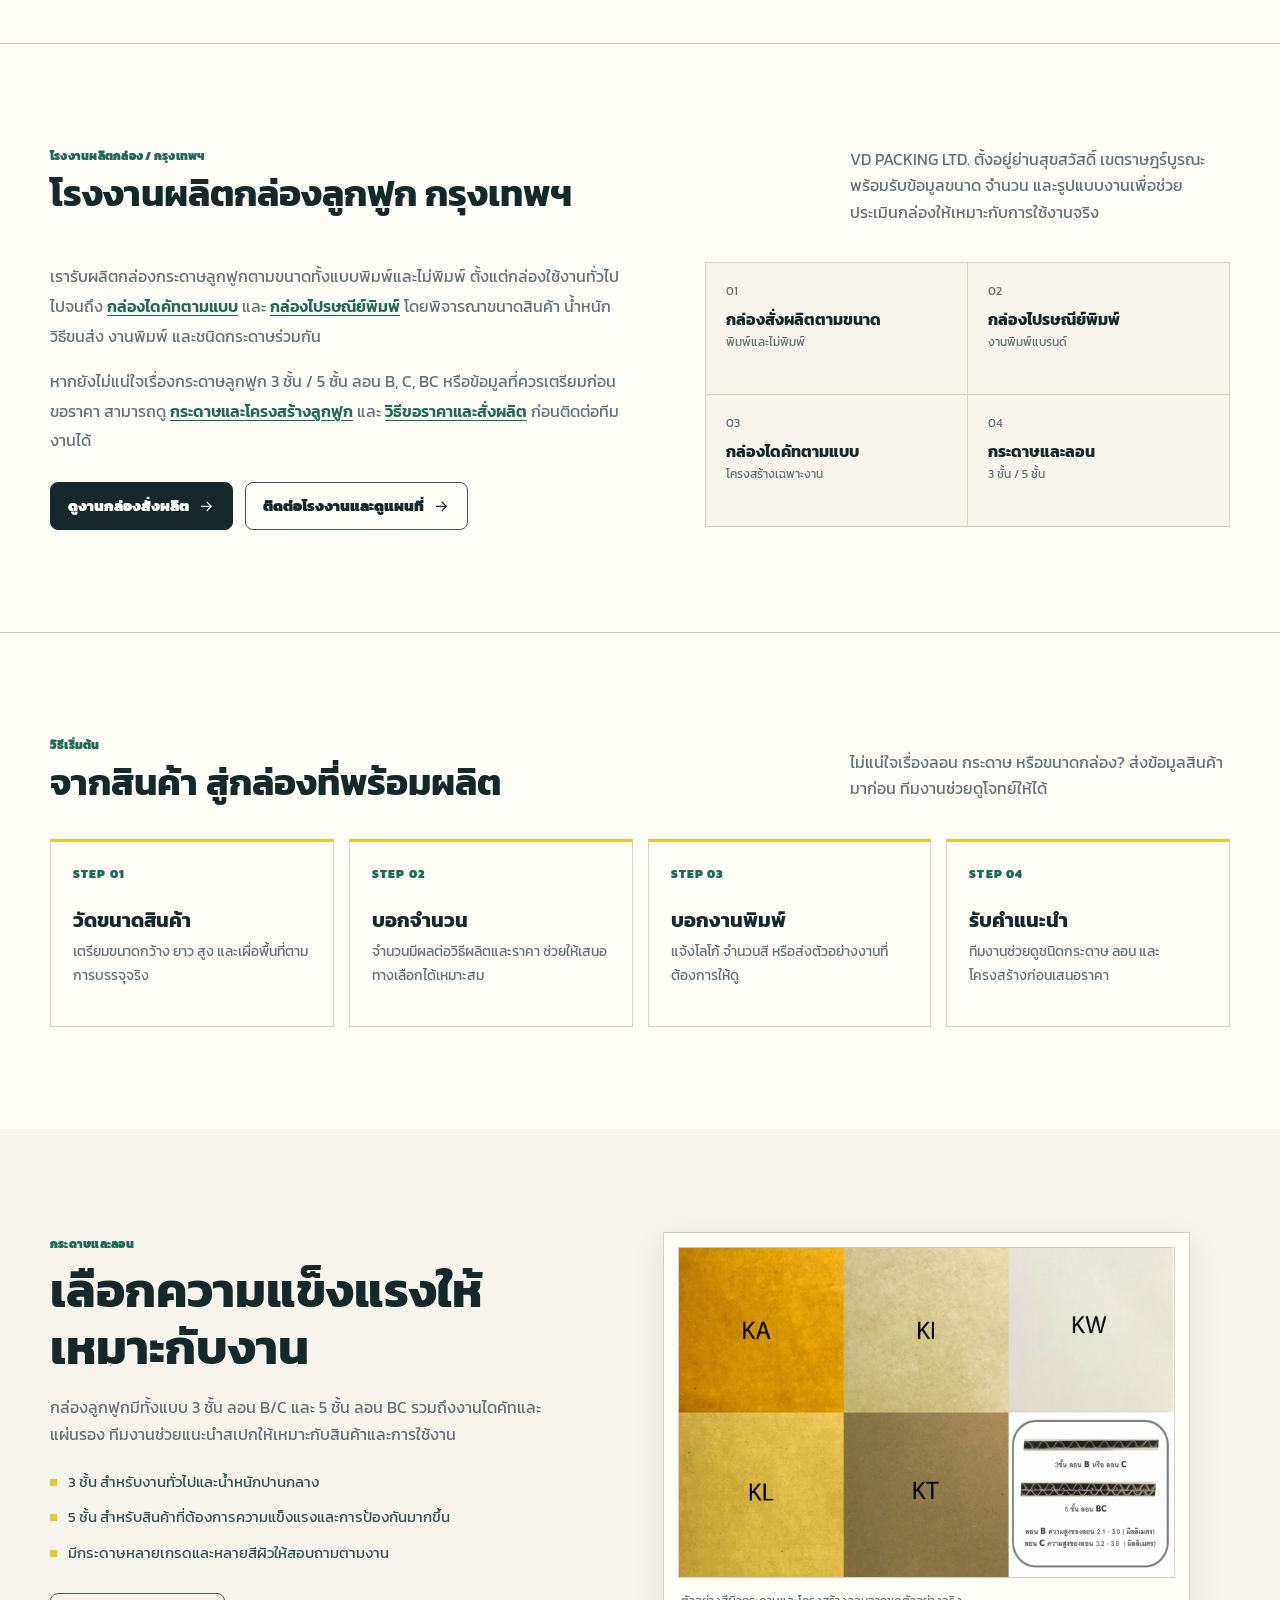
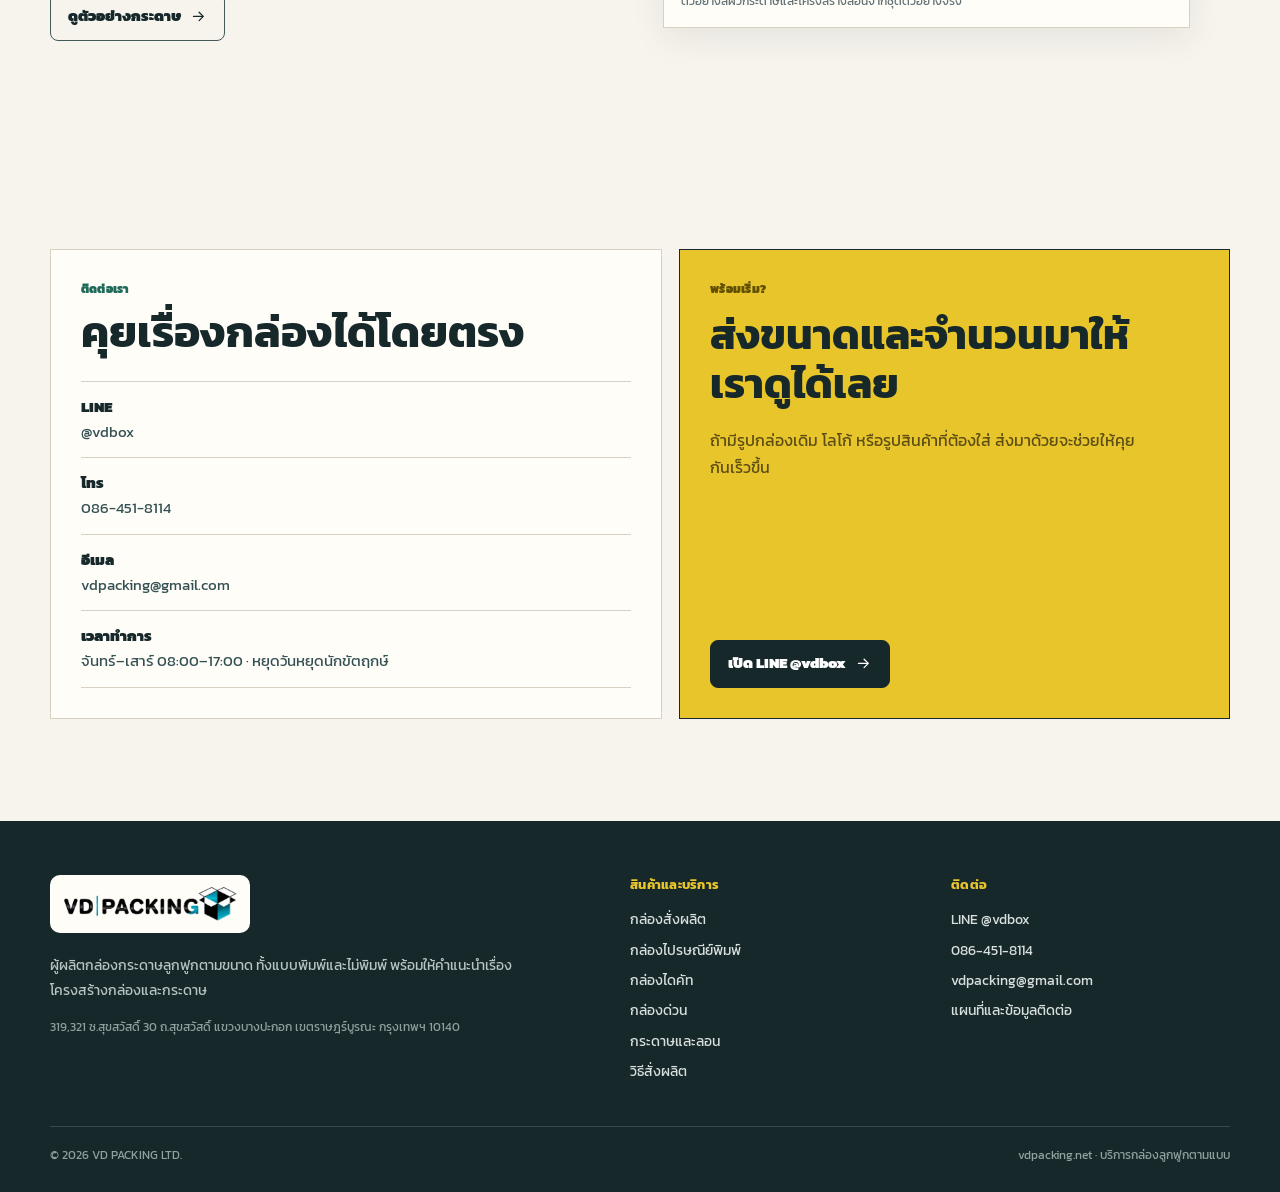
==== commit fd8aae0d: "Restore original Kanit font loading" ====
--- a/index.html
+++ b/index.html
@@ -21,7 +21,7 @@
 <link href="assets/site/favicon.png" rel="icon" sizes="192x192" type="image/png"/>
 <link href="https://fonts.googleapis.com" rel="preconnect"/>
 <link crossorigin="" href="https://fonts.gstatic.com" rel="preconnect"/>
-<link href="https://fonts.googleapis.com/css2?family=Kanit:wght@300;400;500;600;700;800;900&amp;display=swap" rel="stylesheet"/>
+<link href="https://fonts.googleapis.com/css2?family=Kanit:wght@300;400;500;600;700&amp;display=swap" rel="stylesheet"/>
 <link href="styles.css" rel="stylesheet"/>
 <meta content="th_TH" property="og:locale"/>
 <meta content="website" property="og:type"/>
--- a/styles.css
+++ b/styles.css
@@ -191,7 +191,7 @@
   position: relative;
   z-index: 1;
   font-size: 1.12rem;
-  font-weight: 900;
+  font-weight: 700;
   letter-spacing: -0.08em;
   line-height: 1;
 }
@@ -204,7 +204,7 @@
 
 .brand-copy strong {
   font-size: 1.06rem;
-  font-weight: 900;
+  font-weight: 700;
   letter-spacing: 0.04em;
 }
 
@@ -394,7 +394,7 @@
   margin: 22px 0 22px;
   color: var(--ink);
   font-size: clamp(2.65rem, 5.3vw, 5.45rem);
-  font-weight: 900;
+  font-weight: 700;
   letter-spacing: normal;
   line-height: 1.08;
 }
@@ -617,7 +617,7 @@
   box-shadow: 6px 7px 0 var(--ink);
   color: var(--ink);
   font-size: 0.78rem;
-  font-weight: 900;
+  font-weight: 700;
   line-height: 1.18;
   text-align: center;
   transform: rotate(-11deg);
@@ -651,7 +651,7 @@
   margin-bottom: 3px;
   color: var(--ink);
   font-size: 1.18rem;
-  font-weight: 900;
+  font-weight: 700;
   line-height: 1.25;
 }
 
@@ -702,7 +702,7 @@
 h3,
 h4 {
   color: var(--ink);
-  font-weight: 900;
+  font-weight: 700;
   letter-spacing: normal;
   line-height: 1.18;
 }
@@ -1077,7 +1077,7 @@
   color: var(--ink);
   font-family: "Kanit", sans-serif;
   font-size: clamp(2.7rem, 7vw, 5.9rem);
-  font-weight: 900;
+  font-weight: 700;
   letter-spacing: -0.12em;
   line-height: 1;
 }
@@ -1106,7 +1106,7 @@
 .about-stat strong {
   display: block;
   font-size: 1.22rem;
-  font-weight: 900;
+  font-weight: 700;
 }
 
 .about-stat span {
@@ -2571,7 +2571,7 @@
   margin: 10px 0 14px;
   color: #fff;
   font-size: clamp(2.35rem, 5.2vw, 5.6rem);
-  font-weight: 900;
+  font-weight: 700;
   letter-spacing: normal;
   line-height: 1.08;
 }
@@ -2654,7 +2654,7 @@
   margin: 22px 0 22px;
   color: var(--ink);
   font-size: clamp(2.35rem, 4.5vw, 4.7rem);
-  font-weight: 900;
+  font-weight: 700;
   letter-spacing: normal;
   line-height: 1.08;
 }
@@ -2762,7 +2762,7 @@
   margin: 10px 0 18px;
   color: #fff;
   font-size: clamp(2.55rem, 5vw, 5.4rem);
-  font-weight: 900;
+  font-weight: 700;
   letter-spacing: normal;
   line-height: 1.08;
 }
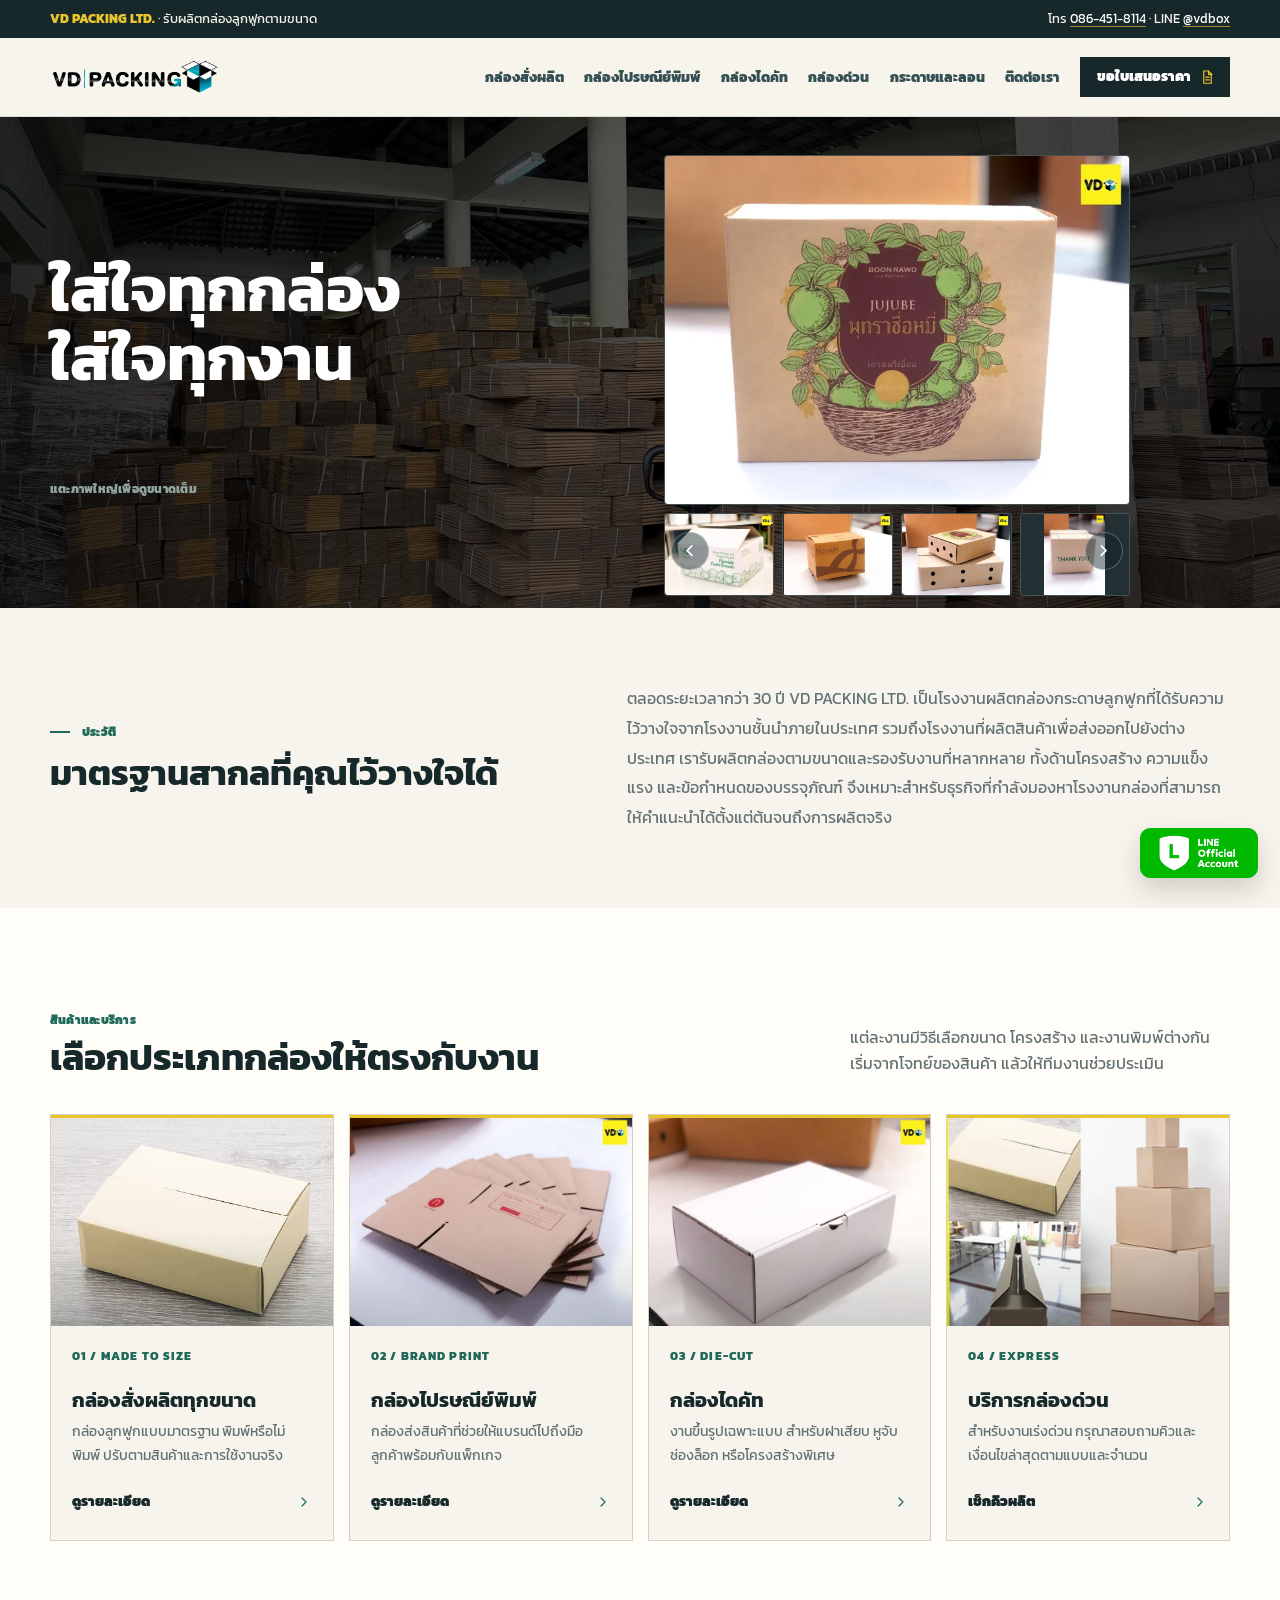
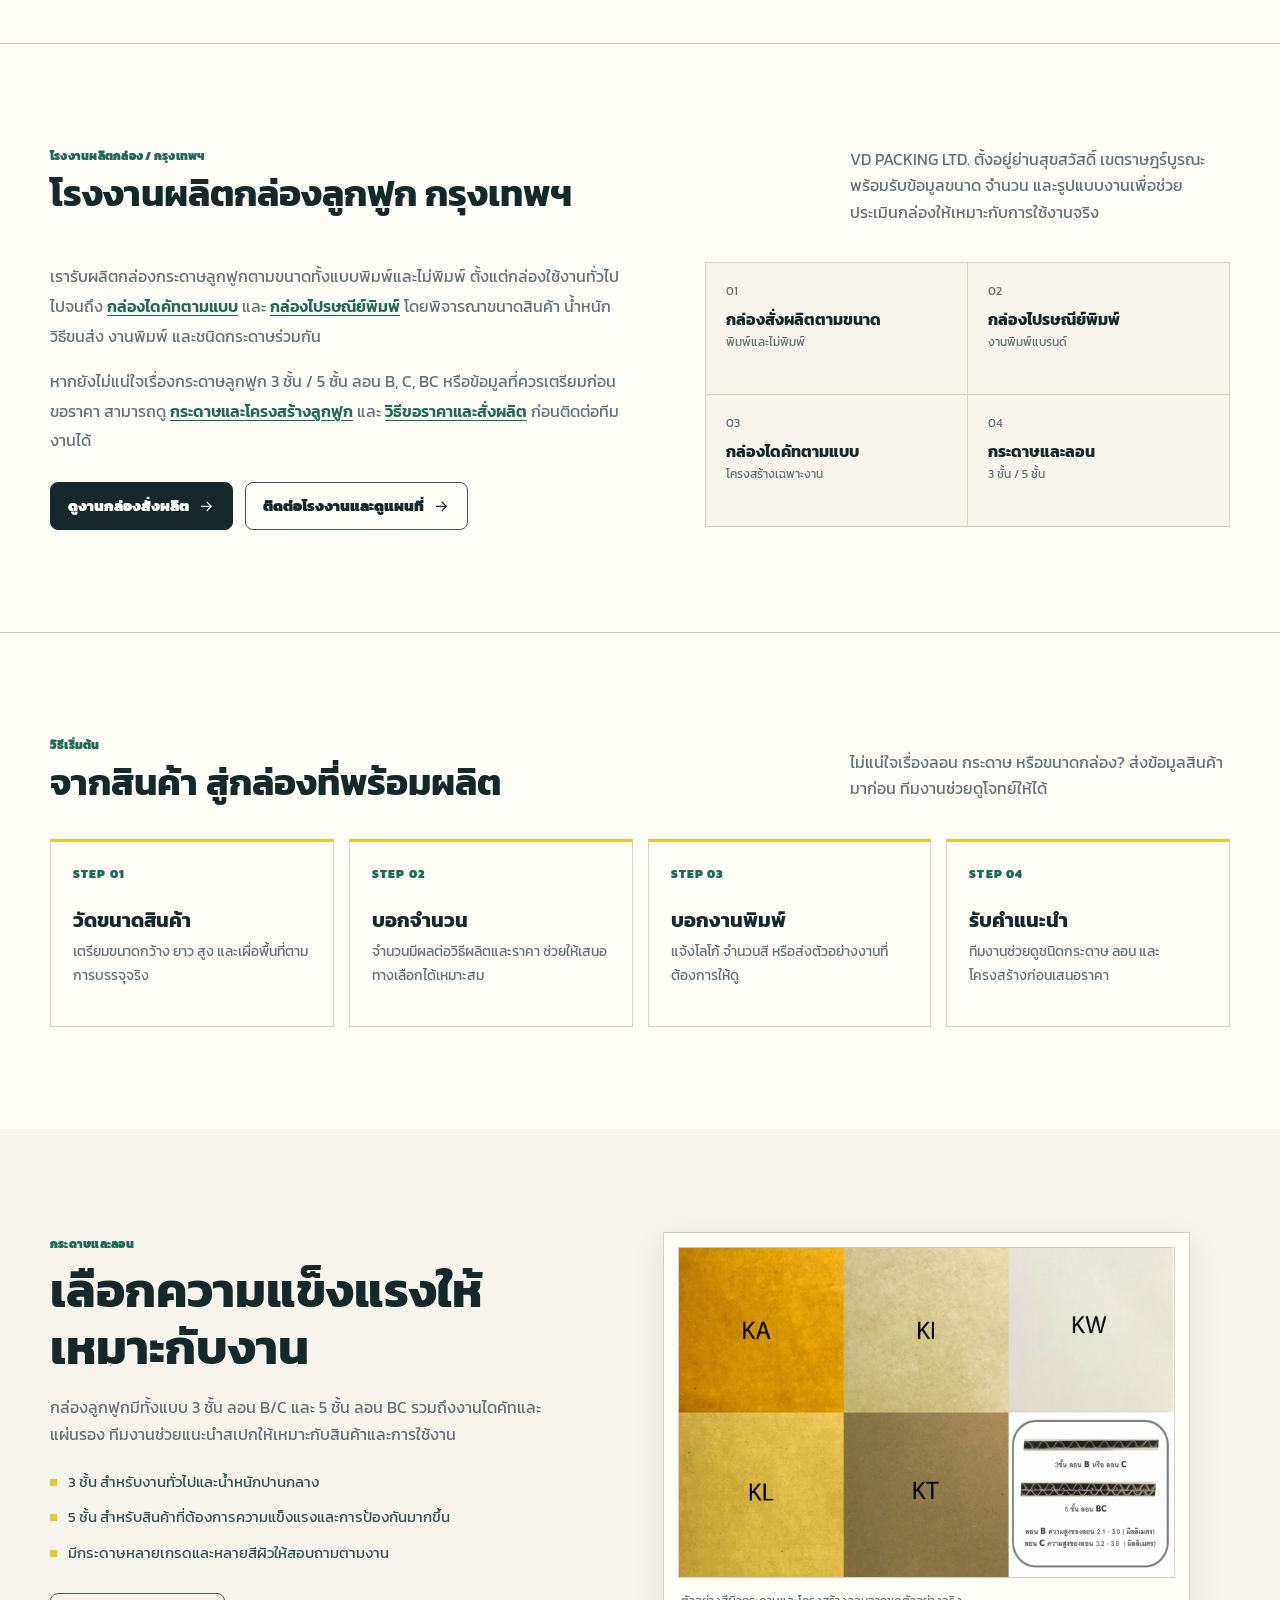
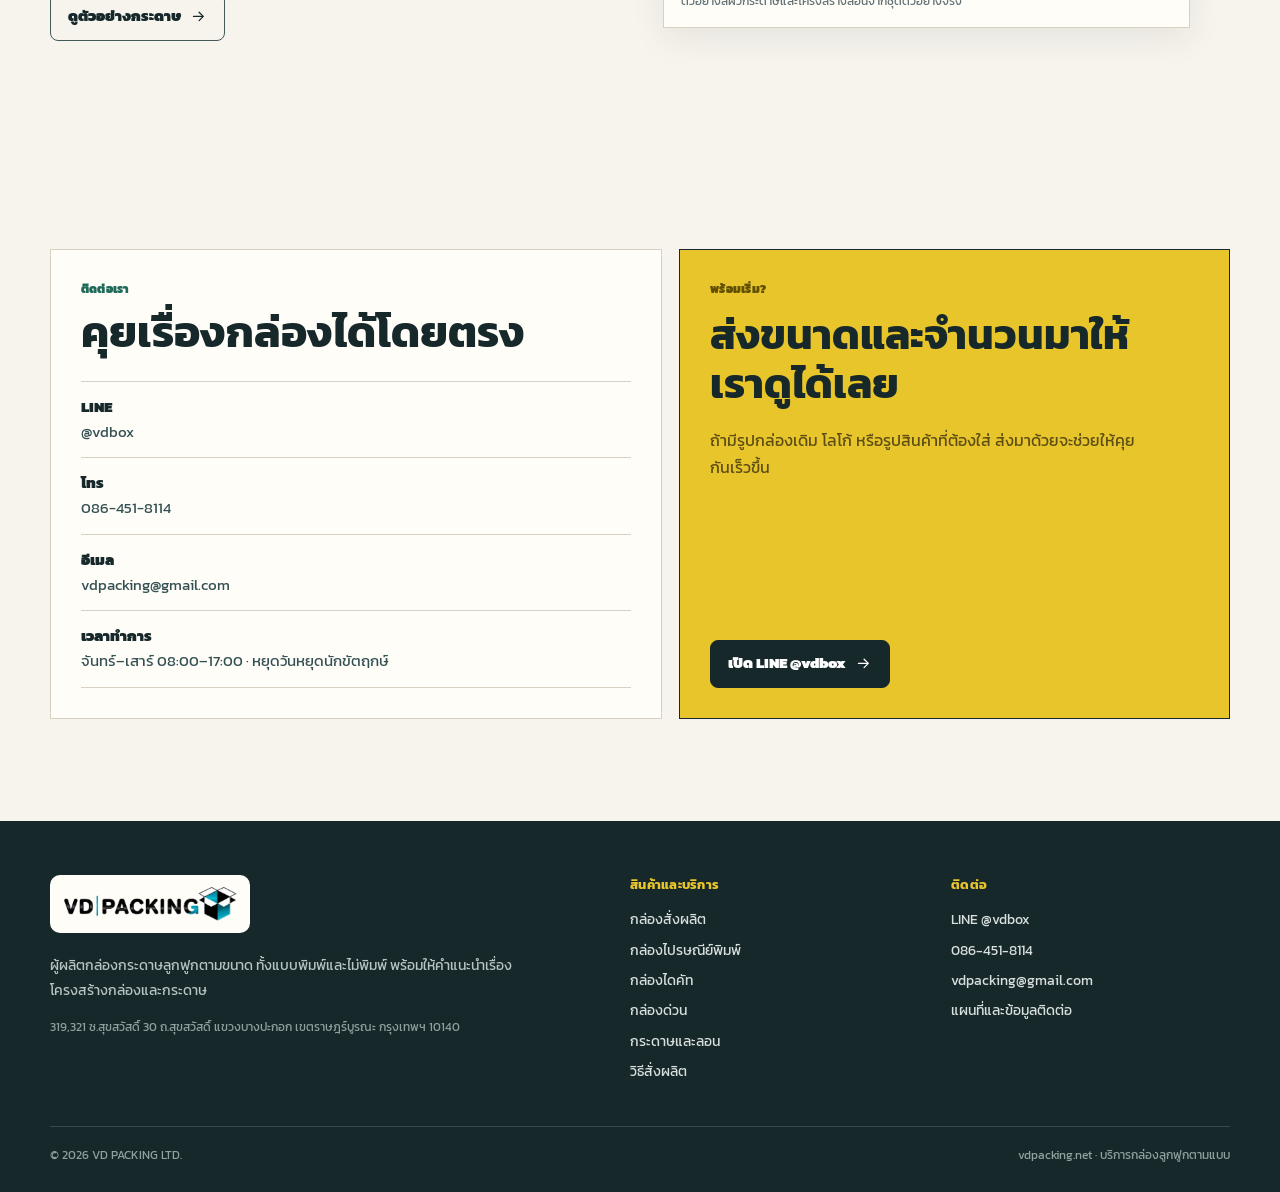
==== commit 546c5feb: "Fix SEO preview redirects, hero loading, and readable pricing" ====
--- a/index.html
+++ b/index.html
@@ -18,6 +18,8 @@
 <meta content="index,follow,max-image-preview:large" name="robots"/>
 <meta content="#17282b" name="theme-color"/>
 <link href="https://vdpacking.net/" rel="canonical"/>
+<link href="assets/site/Hero/factory-960.webp" rel="preload" as="image" type="image/webp" media="(max-width: 640px)" fetchpriority="high"/>
+<link href="assets/site/Hero/factory-1920.webp" rel="preload" as="image" type="image/webp" media="(min-width: 641px)" fetchpriority="high"/>
 <link href="assets/site/favicon.png" rel="icon" sizes="192x192" type="image/png"/>
 <link href="https://fonts.googleapis.com" rel="preconnect"/>
 <link crossorigin="" href="https://fonts.gstatic.com" rel="preconnect"/>
--- a/styles.css
+++ b/styles.css
@@ -2727,6 +2727,75 @@
 }
 
 
+/* Readable text versions of the approved pricing images. */
+.article-card--pricing {
+  min-width: 0;
+}
+
+.pricing-details {
+  margin: 24px 0;
+  border: 1px solid var(--line);
+  border-radius: 12px;
+}
+
+.pricing-details summary {
+  padding: 16px;
+  color: var(--ink);
+  font-weight: 600;
+  cursor: pointer;
+}
+
+.pricing-details-content {
+  min-width: 0;
+  padding: 0 16px 16px;
+}
+
+.pricing-table-scroll {
+  max-width: 100%;
+  margin: 16px 0;
+  overflow-x: auto;
+}
+
+.pricing-table {
+  width: 100%;
+  min-width: 420px;
+  border-collapse: collapse;
+  font-variant-numeric: tabular-nums;
+}
+
+.pricing-table caption {
+  padding: 0 0 12px;
+  text-align: left;
+  font-weight: 600;
+}
+
+.pricing-table th,
+.pricing-table td {
+  padding: 10px 12px;
+  border: 1px solid var(--line);
+  text-align: right;
+  white-space: nowrap;
+}
+
+.pricing-table thead th,
+.pricing-table tbody th {
+  background: var(--paper);
+  color: var(--ink);
+}
+
+.pricing-table th:first-child {
+  text-align: left;
+}
+
+.pricing-table--postal {
+  min-width: 0;
+}
+
+.pricing-table--postal th,
+.pricing-table--postal td {
+  padding: 8px;
+}
+
 /* === Compact rotating homepage portfolio === */
 .portfolio-hero {
   position: relative;
@@ -2734,7 +2803,7 @@
   padding: clamp(22px, 3vw, 40px) 0;
   background:
     linear-gradient(90deg, rgba(0, 0, 0, .84) 0%, rgba(0, 0, 0, .66) 48%, rgba(0, 0, 0, .78) 100%),
-    url("assets/site/Hero/IMG_4305.jpg") center 58% / cover no-repeat;
+    url("assets/site/Hero/factory-1920.webp") center 58% / cover no-repeat;
   color: #fff;
 }
 
@@ -2765,6 +2834,12 @@
   font-weight: 700;
   letter-spacing: normal;
   line-height: 1.08;
+}
+
+@media (min-width: 861px) {
+  .portfolio-copy h1 {
+    white-space: nowrap;
+  }
 }
 
 .portfolio-copy > p {
@@ -5494,12 +5569,17 @@
 /* Homepage motto and mobile LINE floating control */
 @media (max-width: 640px) {
   .portfolio-hero {
+    background-image:
+      linear-gradient(90deg, rgba(0, 0, 0, .84) 0%, rgba(0, 0, 0, .66) 48%, rgba(0, 0, 0, .78) 100%),
+      url("assets/site/Hero/factory-960.webp");
     background-position: center, center bottom;
     background-size: 100% 100%, auto 170%;
   }
 
   .portfolio-copy h1 {
+    width: min(80vw, 520px);
     max-width: 100%;
+    margin-inline: auto;
     white-space: normal;
     font-size: clamp(1.75rem, 8.2vw, 2.3rem);
     line-height: 1.08;
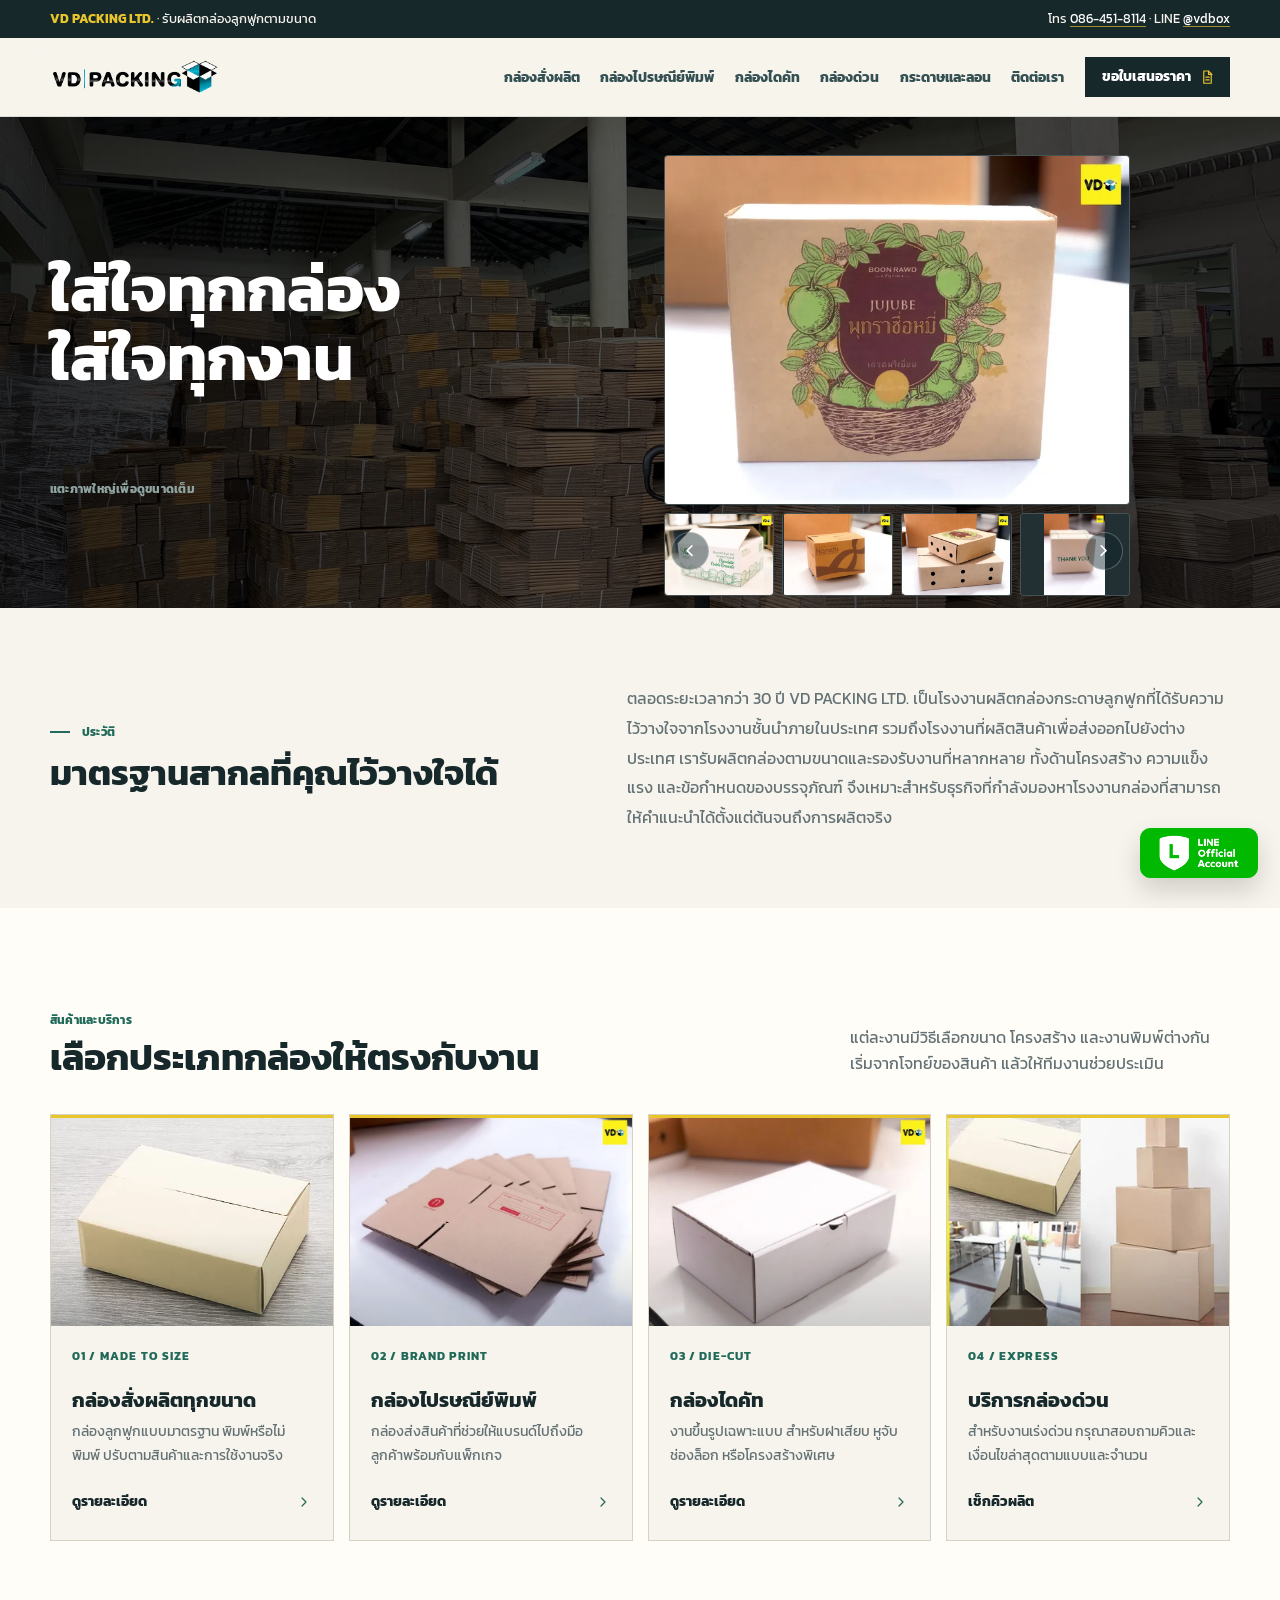
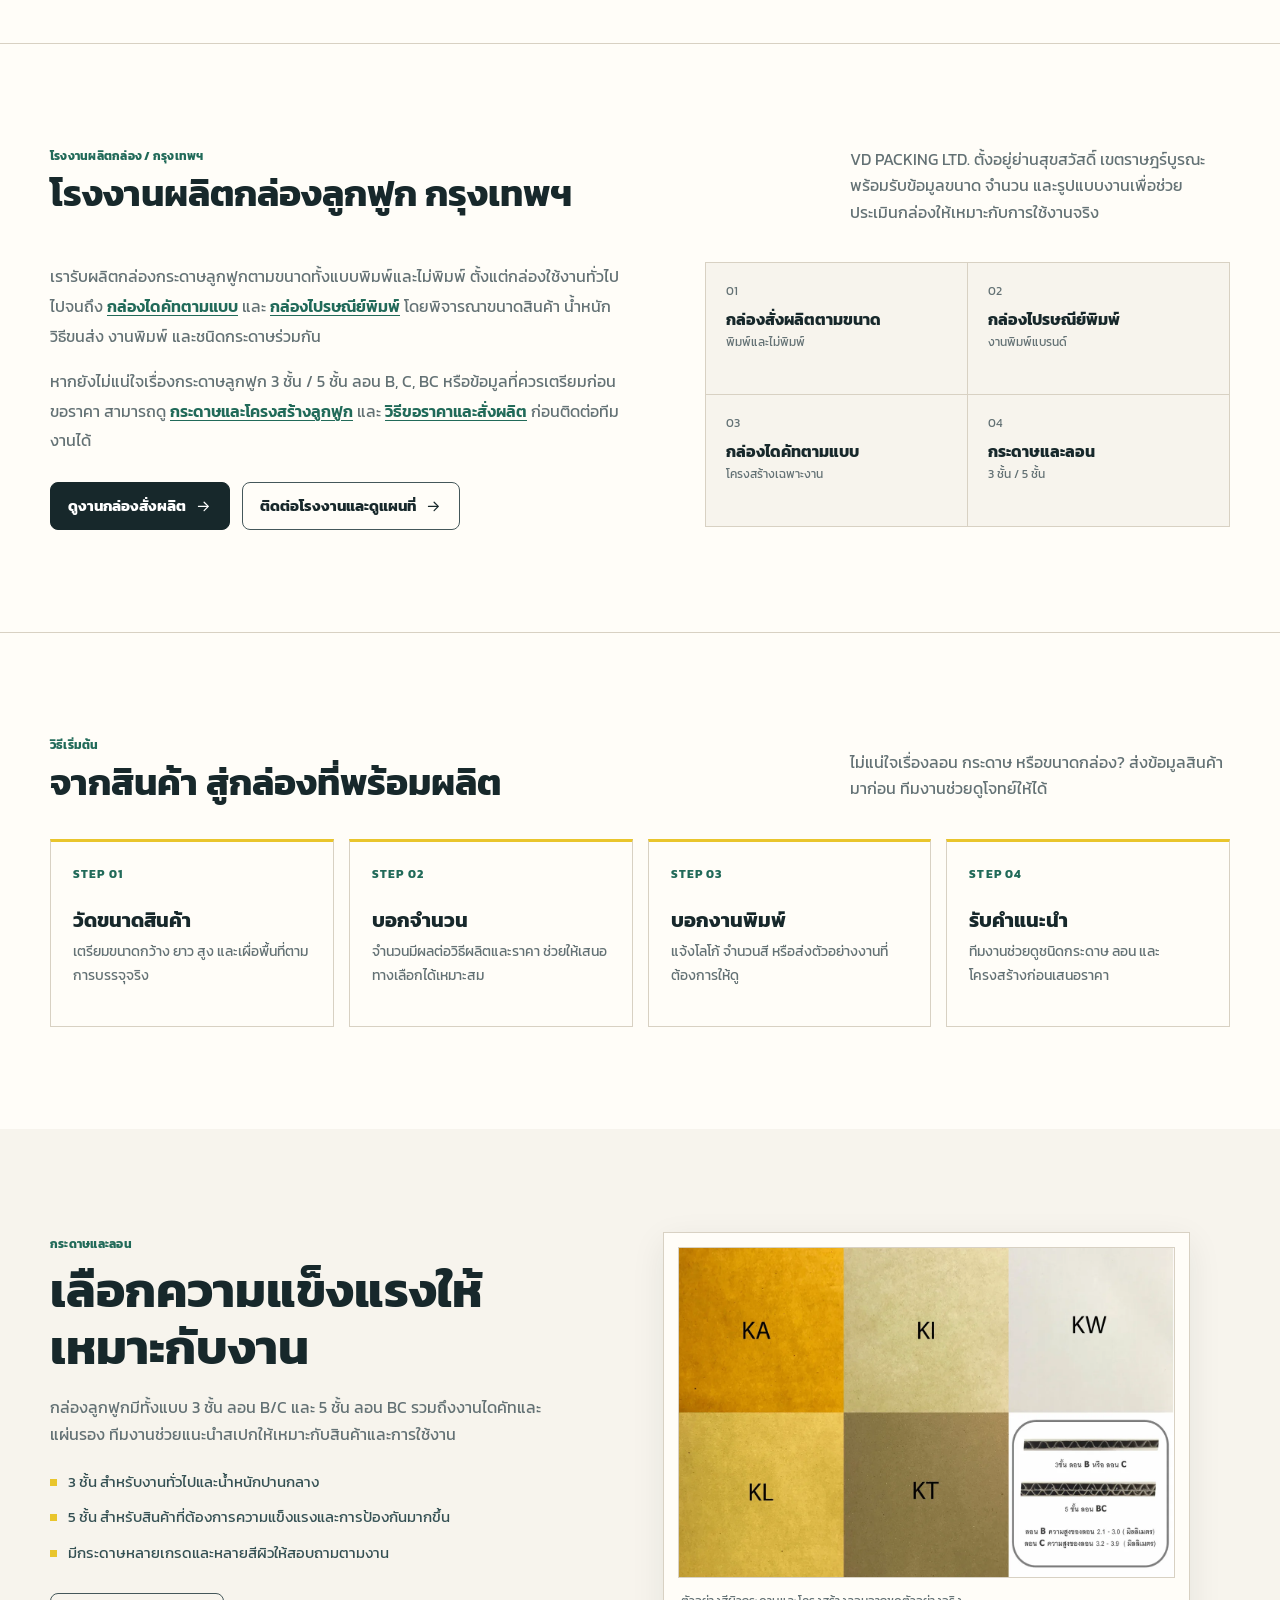
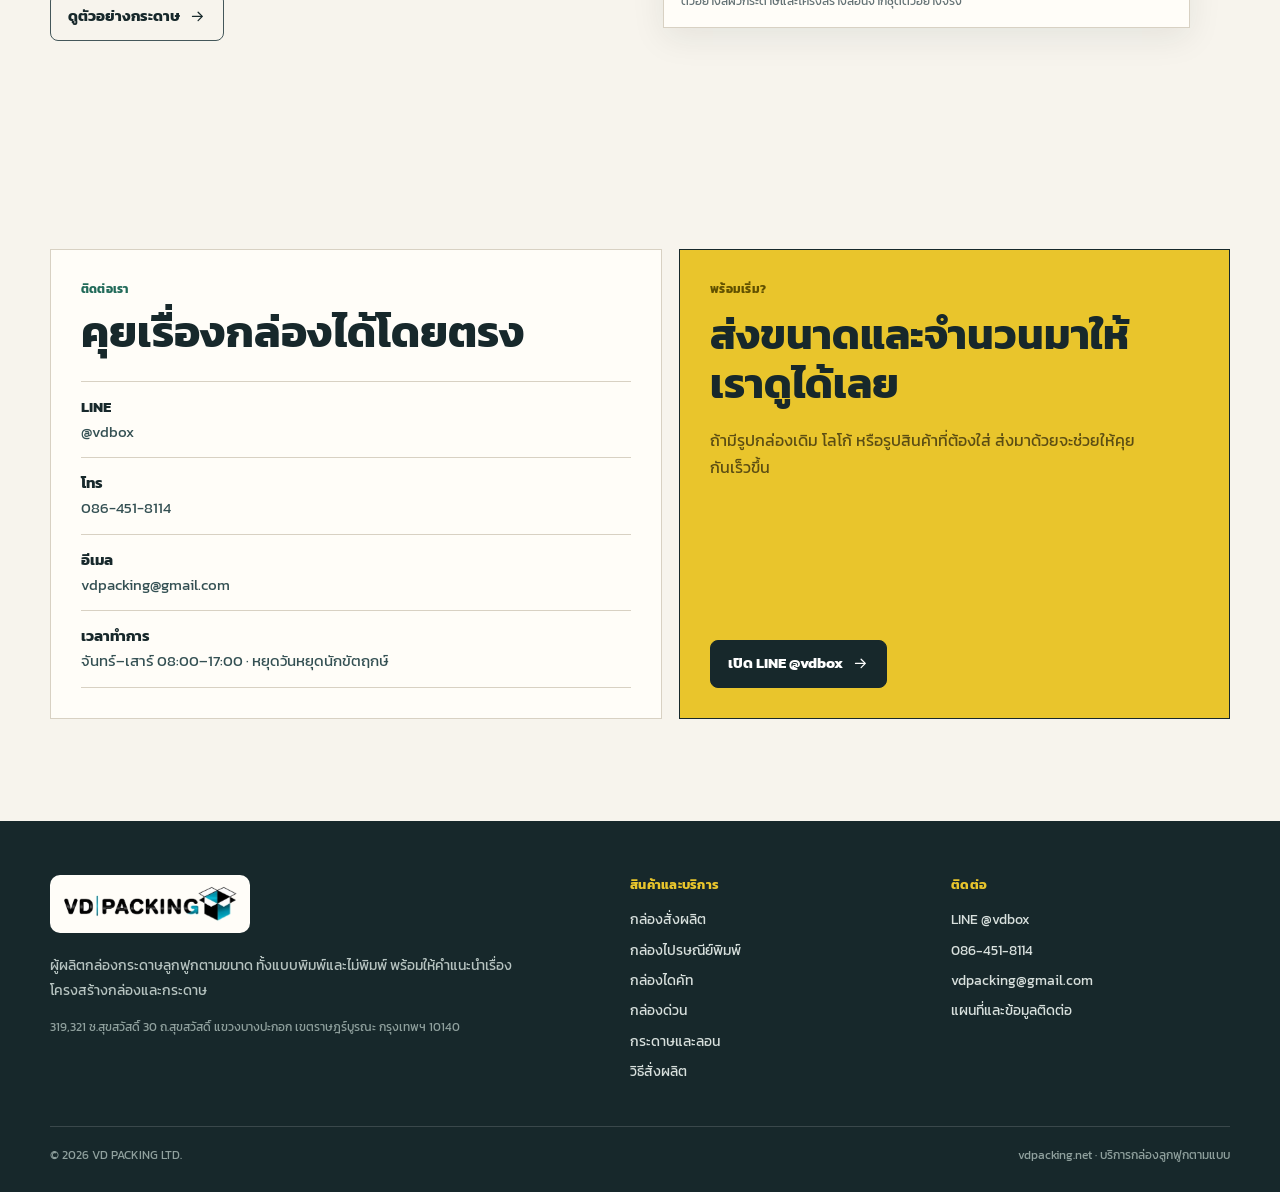
==== commit 5314b6f4: "Serve original Kanit locally to remove font stylesheet delay" ====
--- a/index.html
+++ b/index.html
@@ -21,9 +21,8 @@
 <link href="assets/site/Hero/factory-960.webp" rel="preload" as="image" type="image/webp" media="(max-width: 640px)" fetchpriority="high"/>
 <link href="assets/site/Hero/factory-1920.webp" rel="preload" as="image" type="image/webp" media="(min-width: 641px)" fetchpriority="high"/>
 <link href="assets/site/favicon.png" rel="icon" sizes="192x192" type="image/png"/>
-<link href="https://fonts.googleapis.com" rel="preconnect"/>
-<link crossorigin="" href="https://fonts.gstatic.com" rel="preconnect"/>
-<link href="https://fonts.googleapis.com/css2?family=Kanit:wght@300;400;500;600;700&amp;display=swap" rel="stylesheet"/>
+<link href="assets/site/fonts/kanit-v17-thai-700.woff2" rel="preload" as="font" type="font/woff2" crossorigin=""/>
+<link href="assets/site/fonts/kanit-v17-latin-700.woff2" rel="preload" as="font" type="font/woff2" crossorigin=""/>
 <link href="styles.css" rel="stylesheet"/>
 <meta content="th_TH" property="og:locale"/>
 <meta content="website" property="og:type"/>
--- a/styles.css
+++ b/styles.css
@@ -1,3 +1,185 @@
+/* Kanit: original Google Fonts v17 subsets, weights 300-700. See assets/site/fonts/OFL.txt. */
+/* thai */
+@font-face {
+  font-family: 'Kanit';
+  font-style: normal;
+  font-weight: 300;
+  font-display: swap;
+  src: url(assets/site/fonts/kanit-v17-thai-300.woff2) format('woff2');
+  unicode-range: U+02D7, U+0303, U+0331, U+0E01-0E5B, U+200C-200D, U+25CC;
+}
+/* vietnamese */
+@font-face {
+  font-family: 'Kanit';
+  font-style: normal;
+  font-weight: 300;
+  font-display: swap;
+  src: url(assets/site/fonts/kanit-v17-vietnamese-300.woff2) format('woff2');
+  unicode-range: U+0102-0103, U+0110-0111, U+0128-0129, U+0168-0169, U+01A0-01A1, U+01AF-01B0, U+0300-0301, U+0303-0304, U+0308-0309, U+0323, U+0329, U+1EA0-1EF9, U+20AB;
+}
+/* latin-ext */
+@font-face {
+  font-family: 'Kanit';
+  font-style: normal;
+  font-weight: 300;
+  font-display: swap;
+  src: url(assets/site/fonts/kanit-v17-latin-ext-300.woff2) format('woff2');
+  unicode-range: U+0100-02BA, U+02BD-02C5, U+02C7-02CC, U+02CE-02D7, U+02DD-02FF, U+0304, U+0308, U+0329, U+1D00-1DBF, U+1E00-1E9F, U+1EF2-1EFF, U+2020, U+20A0-20AB, U+20AD-20C4, U+2113, U+2C60-2C7F, U+A720-A7FF;
+}
+/* latin */
+@font-face {
+  font-family: 'Kanit';
+  font-style: normal;
+  font-weight: 300;
+  font-display: swap;
+  src: url(assets/site/fonts/kanit-v17-latin-300.woff2) format('woff2');
+  unicode-range: U+0000-00FF, U+0131, U+0152-0153, U+02BB-02BC, U+02C6, U+02DA, U+02DC, U+0304, U+0308, U+0329, U+2000-206F, U+20AC, U+2122, U+2191, U+2193, U+2212, U+2215, U+FEFF, U+FFFD;
+}
+/* thai */
+@font-face {
+  font-family: 'Kanit';
+  font-style: normal;
+  font-weight: 400;
+  font-display: swap;
+  src: url(assets/site/fonts/kanit-v17-thai-400.woff2) format('woff2');
+  unicode-range: U+02D7, U+0303, U+0331, U+0E01-0E5B, U+200C-200D, U+25CC;
+}
+/* vietnamese */
+@font-face {
+  font-family: 'Kanit';
+  font-style: normal;
+  font-weight: 400;
+  font-display: swap;
+  src: url(assets/site/fonts/kanit-v17-vietnamese-400.woff2) format('woff2');
+  unicode-range: U+0102-0103, U+0110-0111, U+0128-0129, U+0168-0169, U+01A0-01A1, U+01AF-01B0, U+0300-0301, U+0303-0304, U+0308-0309, U+0323, U+0329, U+1EA0-1EF9, U+20AB;
+}
+/* latin-ext */
+@font-face {
+  font-family: 'Kanit';
+  font-style: normal;
+  font-weight: 400;
+  font-display: swap;
+  src: url(assets/site/fonts/kanit-v17-latin-ext-400.woff2) format('woff2');
+  unicode-range: U+0100-02BA, U+02BD-02C5, U+02C7-02CC, U+02CE-02D7, U+02DD-02FF, U+0304, U+0308, U+0329, U+1D00-1DBF, U+1E00-1E9F, U+1EF2-1EFF, U+2020, U+20A0-20AB, U+20AD-20C4, U+2113, U+2C60-2C7F, U+A720-A7FF;
+}
+/* latin */
+@font-face {
+  font-family: 'Kanit';
+  font-style: normal;
+  font-weight: 400;
+  font-display: swap;
+  src: url(assets/site/fonts/kanit-v17-latin-400.woff2) format('woff2');
+  unicode-range: U+0000-00FF, U+0131, U+0152-0153, U+02BB-02BC, U+02C6, U+02DA, U+02DC, U+0304, U+0308, U+0329, U+2000-206F, U+20AC, U+2122, U+2191, U+2193, U+2212, U+2215, U+FEFF, U+FFFD;
+}
+/* thai */
+@font-face {
+  font-family: 'Kanit';
+  font-style: normal;
+  font-weight: 500;
+  font-display: swap;
+  src: url(assets/site/fonts/kanit-v17-thai-500.woff2) format('woff2');
+  unicode-range: U+02D7, U+0303, U+0331, U+0E01-0E5B, U+200C-200D, U+25CC;
+}
+/* vietnamese */
+@font-face {
+  font-family: 'Kanit';
+  font-style: normal;
+  font-weight: 500;
+  font-display: swap;
+  src: url(assets/site/fonts/kanit-v17-vietnamese-500.woff2) format('woff2');
+  unicode-range: U+0102-0103, U+0110-0111, U+0128-0129, U+0168-0169, U+01A0-01A1, U+01AF-01B0, U+0300-0301, U+0303-0304, U+0308-0309, U+0323, U+0329, U+1EA0-1EF9, U+20AB;
+}
+/* latin-ext */
+@font-face {
+  font-family: 'Kanit';
+  font-style: normal;
+  font-weight: 500;
+  font-display: swap;
+  src: url(assets/site/fonts/kanit-v17-latin-ext-500.woff2) format('woff2');
+  unicode-range: U+0100-02BA, U+02BD-02C5, U+02C7-02CC, U+02CE-02D7, U+02DD-02FF, U+0304, U+0308, U+0329, U+1D00-1DBF, U+1E00-1E9F, U+1EF2-1EFF, U+2020, U+20A0-20AB, U+20AD-20C4, U+2113, U+2C60-2C7F, U+A720-A7FF;
+}
+/* latin */
+@font-face {
+  font-family: 'Kanit';
+  font-style: normal;
+  font-weight: 500;
+  font-display: swap;
+  src: url(assets/site/fonts/kanit-v17-latin-500.woff2) format('woff2');
+  unicode-range: U+0000-00FF, U+0131, U+0152-0153, U+02BB-02BC, U+02C6, U+02DA, U+02DC, U+0304, U+0308, U+0329, U+2000-206F, U+20AC, U+2122, U+2191, U+2193, U+2212, U+2215, U+FEFF, U+FFFD;
+}
+/* thai */
+@font-face {
+  font-family: 'Kanit';
+  font-style: normal;
+  font-weight: 600;
+  font-display: swap;
+  src: url(assets/site/fonts/kanit-v17-thai-600.woff2) format('woff2');
+  unicode-range: U+02D7, U+0303, U+0331, U+0E01-0E5B, U+200C-200D, U+25CC;
+}
+/* vietnamese */
+@font-face {
+  font-family: 'Kanit';
+  font-style: normal;
+  font-weight: 600;
+  font-display: swap;
+  src: url(assets/site/fonts/kanit-v17-vietnamese-600.woff2) format('woff2');
+  unicode-range: U+0102-0103, U+0110-0111, U+0128-0129, U+0168-0169, U+01A0-01A1, U+01AF-01B0, U+0300-0301, U+0303-0304, U+0308-0309, U+0323, U+0329, U+1EA0-1EF9, U+20AB;
+}
+/* latin-ext */
+@font-face {
+  font-family: 'Kanit';
+  font-style: normal;
+  font-weight: 600;
+  font-display: swap;
+  src: url(assets/site/fonts/kanit-v17-latin-ext-600.woff2) format('woff2');
+  unicode-range: U+0100-02BA, U+02BD-02C5, U+02C7-02CC, U+02CE-02D7, U+02DD-02FF, U+0304, U+0308, U+0329, U+1D00-1DBF, U+1E00-1E9F, U+1EF2-1EFF, U+2020, U+20A0-20AB, U+20AD-20C4, U+2113, U+2C60-2C7F, U+A720-A7FF;
+}
+/* latin */
+@font-face {
+  font-family: 'Kanit';
+  font-style: normal;
+  font-weight: 600;
+  font-display: swap;
+  src: url(assets/site/fonts/kanit-v17-latin-600.woff2) format('woff2');
+  unicode-range: U+0000-00FF, U+0131, U+0152-0153, U+02BB-02BC, U+02C6, U+02DA, U+02DC, U+0304, U+0308, U+0329, U+2000-206F, U+20AC, U+2122, U+2191, U+2193, U+2212, U+2215, U+FEFF, U+FFFD;
+}
+/* thai */
+@font-face {
+  font-family: 'Kanit';
+  font-style: normal;
+  font-weight: 700;
+  font-display: swap;
+  src: url(assets/site/fonts/kanit-v17-thai-700.woff2) format('woff2');
+  unicode-range: U+02D7, U+0303, U+0331, U+0E01-0E5B, U+200C-200D, U+25CC;
+}
+/* vietnamese */
+@font-face {
+  font-family: 'Kanit';
+  font-style: normal;
+  font-weight: 700;
+  font-display: swap;
+  src: url(assets/site/fonts/kanit-v17-vietnamese-700.woff2) format('woff2');
+  unicode-range: U+0102-0103, U+0110-0111, U+0128-0129, U+0168-0169, U+01A0-01A1, U+01AF-01B0, U+0300-0301, U+0303-0304, U+0308-0309, U+0323, U+0329, U+1EA0-1EF9, U+20AB;
+}
+/* latin-ext */
+@font-face {
+  font-family: 'Kanit';
+  font-style: normal;
+  font-weight: 700;
+  font-display: swap;
+  src: url(assets/site/fonts/kanit-v17-latin-ext-700.woff2) format('woff2');
+  unicode-range: U+0100-02BA, U+02BD-02C5, U+02C7-02CC, U+02CE-02D7, U+02DD-02FF, U+0304, U+0308, U+0329, U+1D00-1DBF, U+1E00-1E9F, U+1EF2-1EFF, U+2020, U+20A0-20AB, U+20AD-20C4, U+2113, U+2C60-2C7F, U+A720-A7FF;
+}
+/* latin */
+@font-face {
+  font-family: 'Kanit';
+  font-style: normal;
+  font-weight: 700;
+  font-display: swap;
+  src: url(assets/site/fonts/kanit-v17-latin-700.woff2) format('woff2');
+  unicode-range: U+0000-00FF, U+0131, U+0152-0153, U+02BB-02BC, U+02C6, U+02DA, U+02DC, U+0304, U+0308, U+0329, U+2000-206F, U+20AC, U+2122, U+2191, U+2193, U+2212, U+2215, U+FEFF, U+FFFD;
+}
+
 :root {
   --ink: #17282b;
   --ink-soft: #345053;
